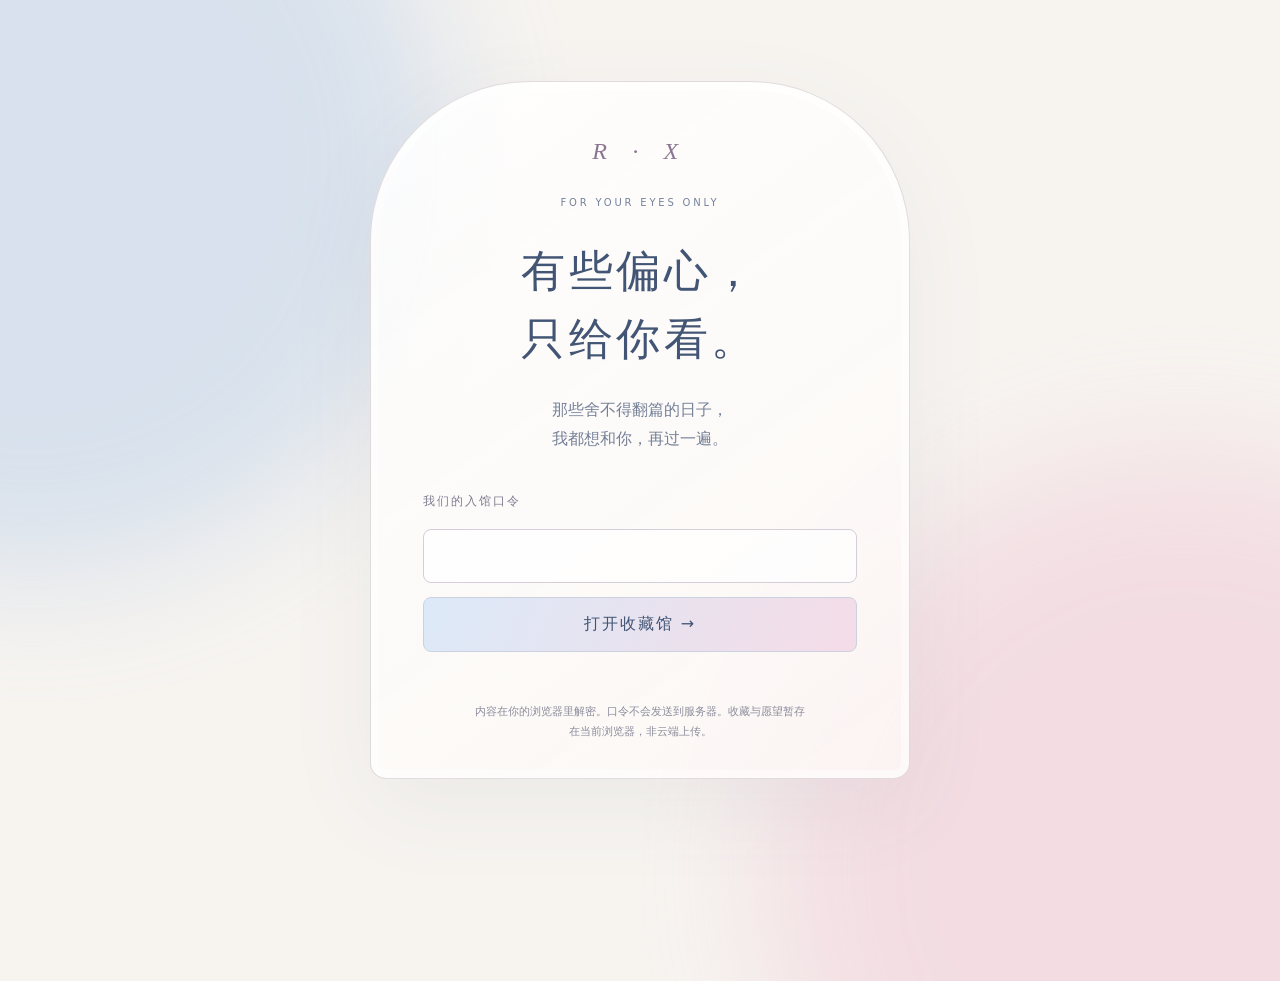
==== index.html @ 39f03c65 "Refine blue and pink museum entrance and loading feedback" ====
<!doctype html><html lang="zh-CN"><meta charset="utf-8"><meta name="viewport" content="width=device-width,initial-scale=1"><meta name="robots" content="noindex,nofollow"><title>只给你看的收藏馆</title><style>*{box-sizing:border-box}body{margin:0;color:#425574;background:linear-gradient(130deg,#e6f0fc,#fbe8f1);font:16px/1.8 system-ui;min-height:100vh}main{max-width:480px;margin:12vh auto;padding:40px;background:#ffffffc9;border:1px solid #c5cce2;border-radius:70px 8px 40px 8px}h1{font:36px/1.5 serif}input,button{font:inherit;padding:12px 16px;border:1px solid #adbfd9;border-radius:8px}input{width:100%;margin:14px 0;background:#fff}button{cursor:pointer;background:#e3edfb;color:#425574}small{color:#73829a}#message{min-height:2em;font-size:13px}iframe{position:fixed;inset:0;width:100%;height:100%;border:0;background:#fff}#lock{position:fixed;right:12px;bottom:12px;z-index:2;padding:8px 14px;box-shadow:0 3px 15px #647b9530}[hidden]{display:none!important}@media(max-width:540px){main{margin:10vh 18px;padding:30px}}body{background:#f7f4f0;isolation:isolate}body:before,body:after{content:'';position:fixed;width:65vw;height:65vw;border-radius:50%;filter:blur(65px);opacity:.3;z-index:-1;pointer-events:none;animation:drift 18s ease-in-out infinite alternate}body:before{background:#92b7e6;left:-30vw;top:-20vw}body:after{background:#eaaac5;right:-25vw;bottom:-30vw;animation-delay:-9s}main{position:relative;max-width:540px;margin:9vh auto;padding:56px 52px 36px;border-radius:160px 160px 16px 16px;text-align:center;border:1px solid #c6bcc080;background:linear-gradient(145deg,#ffffffdf,#fcf7f5d9);box-shadow:0 28px 90px #58637b12,inset 0 0 0 8px #ffffff70;animation:arrive 1.1s ease both}main:before{content:'R · X';display:block;letter-spacing:.4em;color:#8c7590;margin:0 0 22px;font:italic 24px Georgia}h1{font-family:'Songti SC','SimSun',serif;font-weight:400;font-size:clamp(32px,6vw,44px);letter-spacing:.08em;line-height:1.55;margin:22px 0}p{color:#758197}#gate>small:first-of-type{font-size:10px;letter-spacing:.28em}form{margin-top:32px;text-align:left}label{font-size:12px;letter-spacing:.16em;color:#7e7d90}input{background:#ffffffa6;border-color:#d4ced8;transition:box-shadow .25s,border-color .25s;letter-spacing:.1em}input:focus-visible{outline:0;border-color:#829fc9;box-shadow:0 0 0 4px #9fbde226}button{min-height:48px;transition:transform .2s,box-shadow .2s}#submit{width:100%;background:linear-gradient(115deg,#dce9f8,#f4dce7);border:1px solid #ccd1e0;letter-spacing:.12em}button:hover{transform:translateY(-2px);box-shadow:0 8px 22px #687d9e19}button:focus-visible{outline:2px solid #718fb8;outline-offset:4px}button:disabled{cursor:wait;opacity:.65;transform:none}#gate>small:last-child{display:block;font-size:11px;line-height:1.8;max-width:340px;margin:auto;color:#8c8c9b}#message{margin:12px 0;min-height:26px}#lock{bottom:max(12px,env(safe-area-inset-bottom));background:#fffaf4e8;border-radius:24px;font-size:12px;backdrop-filter:blur(12px)}@keyframes drift{to{transform:translate(5vw,6vh)}}@keyframes arrive{from{opacity:0;transform:translateY(20px)}to{opacity:1;transform:none}}@media(max-width:600px){main{margin:5vh 18px;padding:48px 26px 28px;border-radius:130px 130px 14px 14px}body:before,body:after{width:100vw;height:100vw}h1{margin:20px 0}}@media(prefers-reduced-motion:reduce){*,*:before,*:after{animation:none!important;transition:none!important}}</style><main id="gate"><small>FOR YOUR EYES ONLY</small><h1>有些偏心，<br>只给你看。</h1><p>那些舍不得翻篇的日子，<br>我都想和你，再过一遍。</p><form id="unlock"><label for="password">我们的入馆口令</label><input id="password" type="password" autocomplete="current-password" aria-describedby="message" required><button id="submit">打开收藏馆 →</button></form><p id="message" role="status"></p><small>内容在你的浏览器里解密。口令不会发送到服务器。收藏与愿望暂存在当前浏览器，非云端上传。</small></main><iframe id="museum" title="私人收藏馆" hidden></iframe><button id="lock" hidden>收好并锁定</button><script>
const gate=document.getElementById('gate'),frame=document.getElementById('museum'),lock=document.getElementById('lock'),msg=document.getElementById('message'),submit=document.getElementById('submit');let token,worker;const bytes=s=>Uint8Array.from(atob(s),c=>c.charCodeAt(0));document.getElementById('unlock').onsubmit=async e=>{e.preventDefault();submit.disabled=true;msg.textContent='正在打开，请稍等…';try{if(!('serviceWorker'in navigator)||!crypto.subtle)throw Error('unsupported');await navigator.serviceWorker.register('./sw.js');const reg=await navigator.serviceWorker.ready;worker=reg.active;msg.textContent='正在取来我们收藏的日子…';const response=await fetch('./vault.json',{cache:'no-store',signal:AbortSignal.timeout(30000)});if(!response.ok)throw Error('network');const encrypted=await response.json();msg.textContent='正在打开这份只属于我们的收藏…';const base=await crypto.subtle.importKey('raw',new TextEncoder().encode(document.getElementById('password').value),'PBKDF2',false,['deriveKey']);const key=await crypto.subtle.deriveKey({name:'PBKDF2',salt:bytes(encrypted.salt),iterations:encrypted.iterations,hash:'SHA-256'},base,{name:'AES-GCM',length:256},false,['decrypt']);const clear=await crypto.subtle.decrypt({name:'AES-GCM',iv:bytes(encrypted.iv)},key,bytes(encrypted.data));const files=JSON.parse(new TextDecoder().decode(clear));token=crypto.randomUUID();await new Promise((resolve,reject)=>{const channel=new MessageChannel();const timer=setTimeout(()=>reject(Error('worker')),10000);channel.port1.onmessage=()=>{clearTimeout(timer);resolve()};worker.postMessage({type:'unlock',token,files},[channel.port2]);});document.getElementById('password').value='';frame.src=new URL('./_vault/'+token+'/index.html',location.href).href;gate.hidden=true;frame.hidden=false;lock.hidden=false;msg.textContent='';}catch(error){msg.textContent=error.name==='OperationError'?'口令不正确，请重试。':'暂时无法打开，请检查网络并用新版浏览器重试。';}finally{submit.disabled=false}};lock.onclick=()=>{worker?.postMessage({type:'lock',token});frame.src='about:blank';frame.hidden=true;lock.hidden=true;gate.hidden=false;document.getElementById('password').focus()};</script></html>
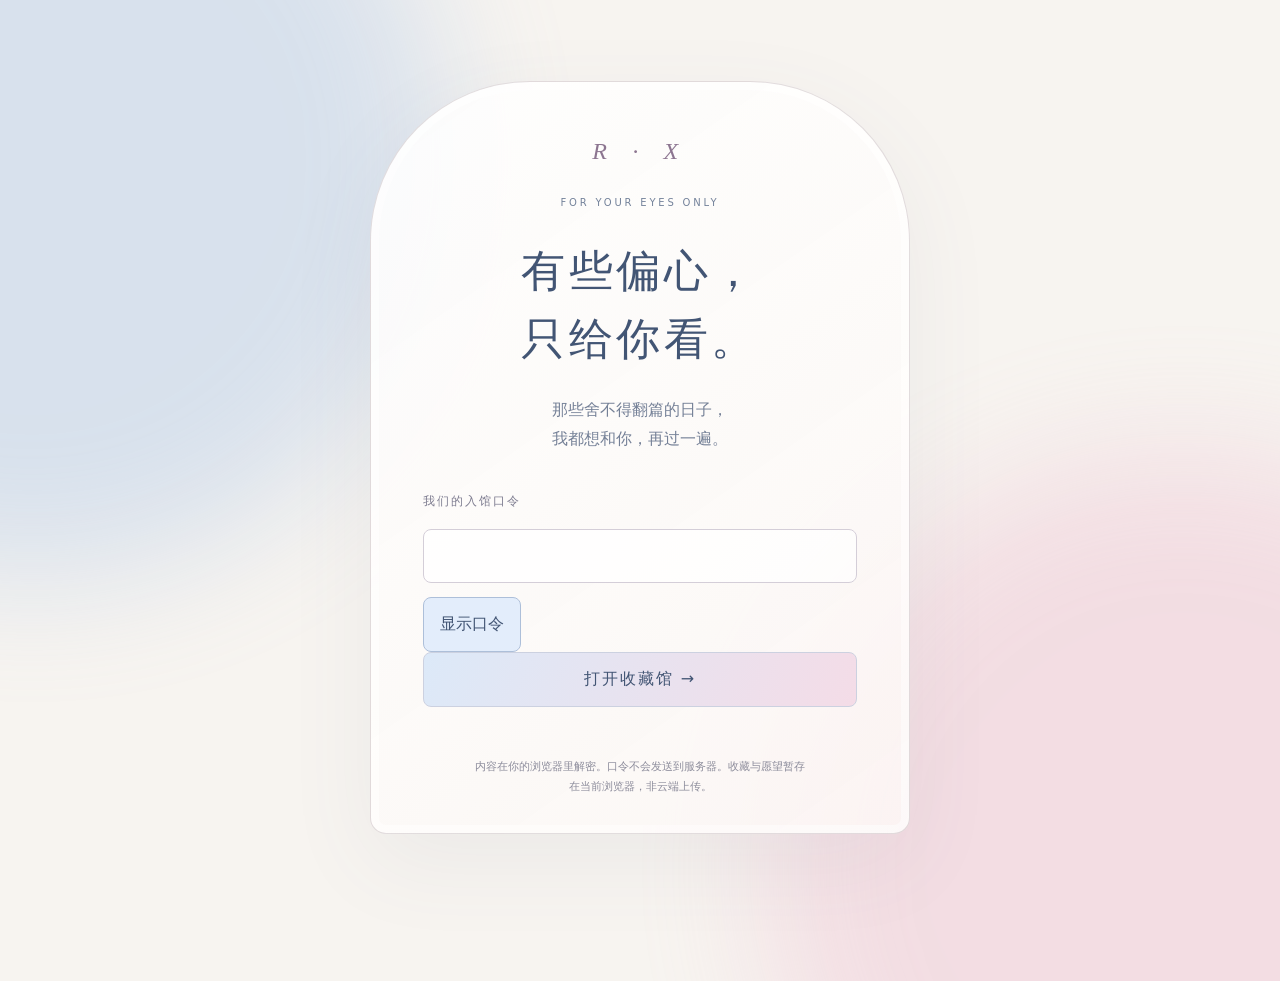
==== commit dd615aba: "Trim pasted password and add visibility toggle" ====
--- a/index.html
+++ b/index.html
@@ -1,2 +1,2 @@
-<!doctype html><html lang="zh-CN"><meta charset="utf-8"><meta name="viewport" content="width=device-width,initial-scale=1"><meta name="robots" content="noindex,nofollow"><title>只给你看的收藏馆</title><style>*{box-sizing:border-box}body{margin:0;color:#425574;background:linear-gradient(130deg,#e6f0fc,#fbe8f1);font:16px/1.8 system-ui;min-height:100vh}main{max-width:480px;margin:12vh auto;padding:40px;background:#ffffffc9;border:1px solid #c5cce2;border-radius:70px 8px 40px 8px}h1{font:36px/1.5 serif}input,button{font:inherit;padding:12px 16px;border:1px solid #adbfd9;border-radius:8px}input{width:100%;margin:14px 0;background:#fff}button{cursor:pointer;background:#e3edfb;color:#425574}small{color:#73829a}#message{min-height:2em;font-size:13px}iframe{position:fixed;inset:0;width:100%;height:100%;border:0;background:#fff}#lock{position:fixed;right:12px;bottom:12px;z-index:2;padding:8px 14px;box-shadow:0 3px 15px #647b9530}[hidden]{display:none!important}@media(max-width:540px){main{margin:10vh 18px;padding:30px}}body{background:#f7f4f0;isolation:isolate}body:before,body:after{content:'';position:fixed;width:65vw;height:65vw;border-radius:50%;filter:blur(65px);opacity:.3;z-index:-1;pointer-events:none;animation:drift 18s ease-in-out infinite alternate}body:before{background:#92b7e6;left:-30vw;top:-20vw}body:after{background:#eaaac5;right:-25vw;bottom:-30vw;animation-delay:-9s}main{position:relative;max-width:540px;margin:9vh auto;padding:56px 52px 36px;border-radius:160px 160px 16px 16px;text-align:center;border:1px solid #c6bcc080;background:linear-gradient(145deg,#ffffffdf,#fcf7f5d9);box-shadow:0 28px 90px #58637b12,inset 0 0 0 8px #ffffff70;animation:arrive 1.1s ease both}main:before{content:'R · X';display:block;letter-spacing:.4em;color:#8c7590;margin:0 0 22px;font:italic 24px Georgia}h1{font-family:'Songti SC','SimSun',serif;font-weight:400;font-size:clamp(32px,6vw,44px);letter-spacing:.08em;line-height:1.55;margin:22px 0}p{color:#758197}#gate>small:first-of-type{font-size:10px;letter-spacing:.28em}form{margin-top:32px;text-align:left}label{font-size:12px;letter-spacing:.16em;color:#7e7d90}input{background:#ffffffa6;border-color:#d4ced8;transition:box-shadow .25s,border-color .25s;letter-spacing:.1em}input:focus-visible{outline:0;border-color:#829fc9;box-shadow:0 0 0 4px #9fbde226}button{min-height:48px;transition:transform .2s,box-shadow .2s}#submit{width:100%;background:linear-gradient(115deg,#dce9f8,#f4dce7);border:1px solid #ccd1e0;letter-spacing:.12em}button:hover{transform:translateY(-2px);box-shadow:0 8px 22px #687d9e19}button:focus-visible{outline:2px solid #718fb8;outline-offset:4px}button:disabled{cursor:wait;opacity:.65;transform:none}#gate>small:last-child{display:block;font-size:11px;line-height:1.8;max-width:340px;margin:auto;color:#8c8c9b}#message{margin:12px 0;min-height:26px}#lock{bottom:max(12px,env(safe-area-inset-bottom));background:#fffaf4e8;border-radius:24px;font-size:12px;backdrop-filter:blur(12px)}@keyframes drift{to{transform:translate(5vw,6vh)}}@keyframes arrive{from{opacity:0;transform:translateY(20px)}to{opacity:1;transform:none}}@media(max-width:600px){main{margin:5vh 18px;padding:48px 26px 28px;border-radius:130px 130px 14px 14px}body:before,body:after{width:100vw;height:100vw}h1{margin:20px 0}}@media(prefers-reduced-motion:reduce){*,*:before,*:after{animation:none!important;transition:none!important}}</style><main id="gate"><small>FOR YOUR EYES ONLY</small><h1>有些偏心，<br>只给你看。</h1><p>那些舍不得翻篇的日子，<br>我都想和你，再过一遍。</p><form id="unlock"><label for="password">我们的入馆口令</label><input id="password" type="password" autocomplete="current-password" aria-describedby="message" required><button id="submit">打开收藏馆 →</button></form><p id="message" role="status"></p><small>内容在你的浏览器里解密。口令不会发送到服务器。收藏与愿望暂存在当前浏览器，非云端上传。</small></main><iframe id="museum" title="私人收藏馆" hidden></iframe><button id="lock" hidden>收好并锁定</button><script>
-const gate=document.getElementById('gate'),frame=document.getElementById('museum'),lock=document.getElementById('lock'),msg=document.getElementById('message'),submit=document.getElementById('submit');let token,worker;const bytes=s=>Uint8Array.from(atob(s),c=>c.charCodeAt(0));document.getElementById('unlock').onsubmit=async e=>{e.preventDefault();submit.disabled=true;msg.textContent='正在打开，请稍等…';try{if(!('serviceWorker'in navigator)||!crypto.subtle)throw Error('unsupported');await navigator.serviceWorker.register('./sw.js');const reg=await navigator.serviceWorker.ready;worker=reg.active;msg.textContent='正在取来我们收藏的日子…';const response=await fetch('./vault.json',{cache:'no-store',signal:AbortSignal.timeout(30000)});if(!response.ok)throw Error('network');const encrypted=await response.json();msg.textContent='正在打开这份只属于我们的收藏…';const base=await crypto.subtle.importKey('raw',new TextEncoder().encode(document.getElementById('password').value),'PBKDF2',false,['deriveKey']);const key=await crypto.subtle.deriveKey({name:'PBKDF2',salt:bytes(encrypted.salt),iterations:encrypted.iterations,hash:'SHA-256'},base,{name:'AES-GCM',length:256},false,['decrypt']);const clear=await crypto.subtle.decrypt({name:'AES-GCM',iv:bytes(encrypted.iv)},key,bytes(encrypted.data));const files=JSON.parse(new TextDecoder().decode(clear));token=crypto.randomUUID();await new Promise((resolve,reject)=>{const channel=new MessageChannel();const timer=setTimeout(()=>reject(Error('worker')),10000);channel.port1.onmessage=()=>{clearTimeout(timer);resolve()};worker.postMessage({type:'unlock',token,files},[channel.port2]);});document.getElementById('password').value='';frame.src=new URL('./_vault/'+token+'/index.html',location.href).href;gate.hidden=true;frame.hidden=false;lock.hidden=false;msg.textContent='';}catch(error){msg.textContent=error.name==='OperationError'?'口令不正确，请重试。':'暂时无法打开，请检查网络并用新版浏览器重试。';}finally{submit.disabled=false}};lock.onclick=()=>{worker?.postMessage({type:'lock',token});frame.src='about:blank';frame.hidden=true;lock.hidden=true;gate.hidden=false;document.getElementById('password').focus()};</script></html>+<!doctype html><html lang="zh-CN"><meta charset="utf-8"><meta name="viewport" content="width=device-width,initial-scale=1"><meta name="robots" content="noindex,nofollow"><title>只给你看的收藏馆</title><style>*{box-sizing:border-box}body{margin:0;color:#425574;background:linear-gradient(130deg,#e6f0fc,#fbe8f1);font:16px/1.8 system-ui;min-height:100vh}main{max-width:480px;margin:12vh auto;padding:40px;background:#ffffffc9;border:1px solid #c5cce2;border-radius:70px 8px 40px 8px}h1{font:36px/1.5 serif}input,button{font:inherit;padding:12px 16px;border:1px solid #adbfd9;border-radius:8px}input{width:100%;margin:14px 0;background:#fff}button{cursor:pointer;background:#e3edfb;color:#425574}small{color:#73829a}#message{min-height:2em;font-size:13px}iframe{position:fixed;inset:0;width:100%;height:100%;border:0;background:#fff}#lock{position:fixed;right:12px;bottom:12px;z-index:2;padding:8px 14px;box-shadow:0 3px 15px #647b9530}[hidden]{display:none!important}@media(max-width:540px){main{margin:10vh 18px;padding:30px}}body{background:#f7f4f0;isolation:isolate}body:before,body:after{content:'';position:fixed;width:65vw;height:65vw;border-radius:50%;filter:blur(65px);opacity:.3;z-index:-1;pointer-events:none;animation:drift 18s ease-in-out infinite alternate}body:before{background:#92b7e6;left:-30vw;top:-20vw}body:after{background:#eaaac5;right:-25vw;bottom:-30vw;animation-delay:-9s}main{position:relative;max-width:540px;margin:9vh auto;padding:56px 52px 36px;border-radius:160px 160px 16px 16px;text-align:center;border:1px solid #c6bcc080;background:linear-gradient(145deg,#ffffffdf,#fcf7f5d9);box-shadow:0 28px 90px #58637b12,inset 0 0 0 8px #ffffff70;animation:arrive 1.1s ease both}main:before{content:'R · X';display:block;letter-spacing:.4em;color:#8c7590;margin:0 0 22px;font:italic 24px Georgia}h1{font-family:'Songti SC','SimSun',serif;font-weight:400;font-size:clamp(32px,6vw,44px);letter-spacing:.08em;line-height:1.55;margin:22px 0}p{color:#758197}#gate>small:first-of-type{font-size:10px;letter-spacing:.28em}form{margin-top:32px;text-align:left}label{font-size:12px;letter-spacing:.16em;color:#7e7d90}input{background:#ffffffa6;border-color:#d4ced8;transition:box-shadow .25s,border-color .25s;letter-spacing:.1em}input:focus-visible{outline:0;border-color:#829fc9;box-shadow:0 0 0 4px #9fbde226}button{min-height:48px;transition:transform .2s,box-shadow .2s}#submit{width:100%;background:linear-gradient(115deg,#dce9f8,#f4dce7);border:1px solid #ccd1e0;letter-spacing:.12em}button:hover{transform:translateY(-2px);box-shadow:0 8px 22px #687d9e19}button:focus-visible{outline:2px solid #718fb8;outline-offset:4px}button:disabled{cursor:wait;opacity:.65;transform:none}#gate>small:last-child{display:block;font-size:11px;line-height:1.8;max-width:340px;margin:auto;color:#8c8c9b}#message{margin:12px 0;min-height:26px}#lock{bottom:max(12px,env(safe-area-inset-bottom));background:#fffaf4e8;border-radius:24px;font-size:12px;backdrop-filter:blur(12px)}@keyframes drift{to{transform:translate(5vw,6vh)}}@keyframes arrive{from{opacity:0;transform:translateY(20px)}to{opacity:1;transform:none}}@media(max-width:600px){main{margin:5vh 18px;padding:48px 26px 28px;border-radius:130px 130px 14px 14px}body:before,body:after{width:100vw;height:100vw}h1{margin:20px 0}}@media(prefers-reduced-motion:reduce){*,*:before,*:after{animation:none!important;transition:none!important}}</style><main id="gate"><small>FOR YOUR EYES ONLY</small><h1>有些偏心，<br>只给你看。</h1><p>那些舍不得翻篇的日子，<br>我都想和你，再过一遍。</p><form id="unlock"><label for="password">我们的入馆口令</label><input id="password" type="password" autocomplete="current-password" aria-describedby="message" autocapitalize="off" spellcheck="false" required><button type="button" id="show-password" aria-pressed="false">显示口令</button><button id="submit">打开收藏馆 →</button></form><p id="message" role="status"></p><small>内容在你的浏览器里解密。口令不会发送到服务器。收藏与愿望暂存在当前浏览器，非云端上传。</small></main><iframe id="museum" title="私人收藏馆" hidden></iframe><button id="lock" hidden>收好并锁定</button><script>
+const gate=document.getElementById('gate'),frame=document.getElementById('museum'),lock=document.getElementById('lock'),msg=document.getElementById('message'),submit=document.getElementById('submit');document.getElementById('show-password').onclick=e=>{const input=document.getElementById('password');const show=input.type==='password';input.type=show?'text':'password';e.currentTarget.textContent=show?'隐藏口令':'显示口令';e.currentTarget.setAttribute('aria-pressed',String(show))};let token,worker;const bytes=s=>Uint8Array.from(atob(s),c=>c.charCodeAt(0));document.getElementById('unlock').onsubmit=async e=>{e.preventDefault();submit.disabled=true;msg.textContent='正在打开，请稍等…';try{if(!('serviceWorker'in navigator)||!crypto.subtle)throw Error('unsupported');await navigator.serviceWorker.register('./sw.js');const reg=await navigator.serviceWorker.ready;worker=reg.active;msg.textContent='正在取来我们收藏的日子…';const response=await fetch('./vault.json',{cache:'no-store',signal:AbortSignal.timeout(30000)});if(!response.ok)throw Error('network');const encrypted=await response.json();msg.textContent='正在打开这份只属于我们的收藏…';const base=await crypto.subtle.importKey('raw',new TextEncoder().encode(document.getElementById('password').value.trim()),'PBKDF2',false,['deriveKey']);const key=await crypto.subtle.deriveKey({name:'PBKDF2',salt:bytes(encrypted.salt),iterations:encrypted.iterations,hash:'SHA-256'},base,{name:'AES-GCM',length:256},false,['decrypt']);const clear=await crypto.subtle.decrypt({name:'AES-GCM',iv:bytes(encrypted.iv)},key,bytes(encrypted.data));const files=JSON.parse(new TextDecoder().decode(clear));token=crypto.randomUUID();await new Promise((resolve,reject)=>{const channel=new MessageChannel();const timer=setTimeout(()=>reject(Error('worker')),10000);channel.port1.onmessage=()=>{clearTimeout(timer);resolve()};worker.postMessage({type:'unlock',token,files},[channel.port2]);});document.getElementById('password').value='';frame.src=new URL('./_vault/'+token+'/index.html',location.href).href;gate.hidden=true;frame.hidden=false;lock.hidden=false;msg.textContent='';}catch(error){msg.textContent=error.name==='OperationError'?'口令不正确，请重试。':'暂时无法打开，请检查网络并用新版浏览器重试。';}finally{submit.disabled=false}};lock.onclick=()=>{worker?.postMessage({type:'lock',token});frame.src='about:blank';frame.hidden=true;lock.hidden=true;gate.hidden=false;document.getElementById('password').focus()};</script></html>
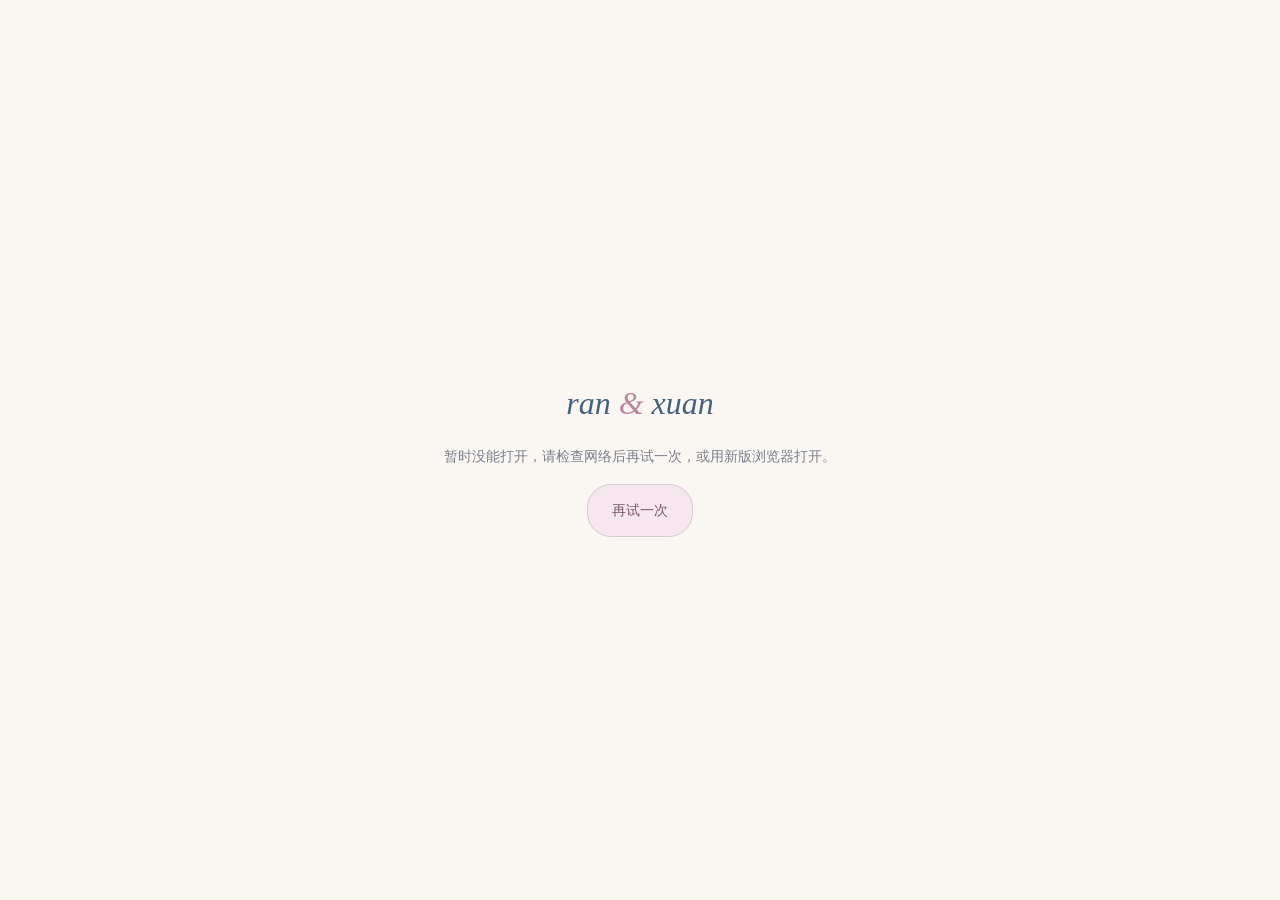
==== commit b08494c2: "Open museum without password and use persistent public content cache" ====
--- a/index.html
+++ b/index.html
@@ -1,2 +1,2 @@
-<!doctype html><html lang="zh-CN"><meta charset="utf-8"><meta name="viewport" content="width=device-width,initial-scale=1"><meta name="robots" content="noindex,nofollow"><title>只给你看的收藏馆</title><style>*{box-sizing:border-box}body{margin:0;color:#425574;background:linear-gradient(130deg,#e6f0fc,#fbe8f1);font:16px/1.8 system-ui;min-height:100vh}main{max-width:480px;margin:12vh auto;padding:40px;background:#ffffffc9;border:1px solid #c5cce2;border-radius:70px 8px 40px 8px}h1{font:36px/1.5 serif}input,button{font:inherit;padding:12px 16px;border:1px solid #adbfd9;border-radius:8px}input{width:100%;margin:14px 0;background:#fff}button{cursor:pointer;background:#e3edfb;color:#425574}small{color:#73829a}#message{min-height:2em;font-size:13px}iframe{position:fixed;inset:0;width:100%;height:100%;border:0;background:#fff}#lock{position:fixed;right:12px;bottom:12px;z-index:2;padding:8px 14px;box-shadow:0 3px 15px #647b9530}[hidden]{display:none!important}@media(max-width:540px){main{margin:10vh 18px;padding:30px}}body{background:#f7f4f0;isolation:isolate}body:before,body:after{content:'';position:fixed;width:65vw;height:65vw;border-radius:50%;filter:blur(65px);opacity:.3;z-index:-1;pointer-events:none;animation:drift 18s ease-in-out infinite alternate}body:before{background:#92b7e6;left:-30vw;top:-20vw}body:after{background:#eaaac5;right:-25vw;bottom:-30vw;animation-delay:-9s}main{position:relative;max-width:540px;margin:9vh auto;padding:56px 52px 36px;border-radius:160px 160px 16px 16px;text-align:center;border:1px solid #c6bcc080;background:linear-gradient(145deg,#ffffffdf,#fcf7f5d9);box-shadow:0 28px 90px #58637b12,inset 0 0 0 8px #ffffff70;animation:arrive 1.1s ease both}main:before{content:'R · X';display:block;letter-spacing:.4em;color:#8c7590;margin:0 0 22px;font:italic 24px Georgia}h1{font-family:'Songti SC','SimSun',serif;font-weight:400;font-size:clamp(32px,6vw,44px);letter-spacing:.08em;line-height:1.55;margin:22px 0}p{color:#758197}#gate>small:first-of-type{font-size:10px;letter-spacing:.28em}form{margin-top:32px;text-align:left}label{font-size:12px;letter-spacing:.16em;color:#7e7d90}input{background:#ffffffa6;border-color:#d4ced8;transition:box-shadow .25s,border-color .25s;letter-spacing:.1em}input:focus-visible{outline:0;border-color:#829fc9;box-shadow:0 0 0 4px #9fbde226}button{min-height:48px;transition:transform .2s,box-shadow .2s}#submit{width:100%;background:linear-gradient(115deg,#dce9f8,#f4dce7);border:1px solid #ccd1e0;letter-spacing:.12em}button:hover{transform:translateY(-2px);box-shadow:0 8px 22px #687d9e19}button:focus-visible{outline:2px solid #718fb8;outline-offset:4px}button:disabled{cursor:wait;opacity:.65;transform:none}#gate>small:last-child{display:block;font-size:11px;line-height:1.8;max-width:340px;margin:auto;color:#8c8c9b}#message{margin:12px 0;min-height:26px}#lock{bottom:max(12px,env(safe-area-inset-bottom));background:#fffaf4e8;border-radius:24px;font-size:12px;backdrop-filter:blur(12px)}@keyframes drift{to{transform:translate(5vw,6vh)}}@keyframes arrive{from{opacity:0;transform:translateY(20px)}to{opacity:1;transform:none}}@media(max-width:600px){main{margin:5vh 18px;padding:48px 26px 28px;border-radius:130px 130px 14px 14px}body:before,body:after{width:100vw;height:100vw}h1{margin:20px 0}}@media(prefers-reduced-motion:reduce){*,*:before,*:after{animation:none!important;transition:none!important}}</style><main id="gate"><small>FOR YOUR EYES ONLY</small><h1>有些偏心，<br>只给你看。</h1><p>那些舍不得翻篇的日子，<br>我都想和你，再过一遍。</p><form id="unlock"><label for="password">我们的入馆口令</label><input id="password" type="password" autocomplete="current-password" aria-describedby="message" autocapitalize="off" spellcheck="false" required><button type="button" id="show-password" aria-pressed="false">显示口令</button><button id="submit">打开收藏馆 →</button></form><p id="message" role="status"></p><small>内容在你的浏览器里解密。口令不会发送到服务器。收藏与愿望暂存在当前浏览器，非云端上传。</small></main><iframe id="museum" title="私人收藏馆" hidden></iframe><button id="lock" hidden>收好并锁定</button><script>
-const gate=document.getElementById('gate'),frame=document.getElementById('museum'),lock=document.getElementById('lock'),msg=document.getElementById('message'),submit=document.getElementById('submit');document.getElementById('show-password').onclick=e=>{const input=document.getElementById('password');const show=input.type==='password';input.type=show?'text':'password';e.currentTarget.textContent=show?'隐藏口令':'显示口令';e.currentTarget.setAttribute('aria-pressed',String(show))};let token,worker;const bytes=s=>Uint8Array.from(atob(s),c=>c.charCodeAt(0));document.getElementById('unlock').onsubmit=async e=>{e.preventDefault();submit.disabled=true;msg.textContent='正在打开，请稍等…';try{if(!('serviceWorker'in navigator)||!crypto.subtle)throw Error('unsupported');await navigator.serviceWorker.register('./sw.js');const reg=await navigator.serviceWorker.ready;worker=reg.active;msg.textContent='正在取来我们收藏的日子…';const response=await fetch('./vault.json',{cache:'no-store',signal:AbortSignal.timeout(30000)});if(!response.ok)throw Error('network');const encrypted=await response.json();msg.textContent='正在打开这份只属于我们的收藏…';const base=await crypto.subtle.importKey('raw',new TextEncoder().encode(document.getElementById('password').value.trim()),'PBKDF2',false,['deriveKey']);const key=await crypto.subtle.deriveKey({name:'PBKDF2',salt:bytes(encrypted.salt),iterations:encrypted.iterations,hash:'SHA-256'},base,{name:'AES-GCM',length:256},false,['decrypt']);const clear=await crypto.subtle.decrypt({name:'AES-GCM',iv:bytes(encrypted.iv)},key,bytes(encrypted.data));const files=JSON.parse(new TextDecoder().decode(clear));token=crypto.randomUUID();await new Promise((resolve,reject)=>{const channel=new MessageChannel();const timer=setTimeout(()=>reject(Error('worker')),10000);channel.port1.onmessage=()=>{clearTimeout(timer);resolve()};worker.postMessage({type:'unlock',token,files},[channel.port2]);});document.getElementById('password').value='';frame.src=new URL('./_vault/'+token+'/index.html',location.href).href;gate.hidden=true;frame.hidden=false;lock.hidden=false;msg.textContent='';}catch(error){msg.textContent=error.name==='OperationError'?'口令不正确，请重试。':'暂时无法打开，请检查网络并用新版浏览器重试。';}finally{submit.disabled=false}};lock.onclick=()=>{worker?.postMessage({type:'lock',token});frame.src='about:blank';frame.hidden=true;lock.hidden=true;gate.hidden=false;document.getElementById('password').focus()};</script></html>+<!doctype html><html lang="zh-CN"><head><meta charset="utf-8"><meta name="viewport" content="width=device-width,initial-scale=1"><meta name="robots" content="noindex,nofollow"><title>ran与xuan · 我们的恋爱收藏馆</title><style>*{box-sizing:border-box}body{margin:0;min-height:100svh;display:grid;place-items:center;background:#faf7f3;color:#46617e;font:14px/1.9 system-ui;text-align:center;padding:24px}h1{font:italic 32px Georgia}h1 i{color:#b9869f}p{color:#7a7f8b}button{border:1px solid #d7c8d1;background:#f6e7ee;border-radius:24px;padding:12px 24px;color:#77576a;font:inherit;cursor:pointer}[hidden]{display:none!important}</style></head><body><main><h1>ran <i>&</i> xuan</h1><p id="message" role="status">正在翻开我们的日子…</p><button id="retry" hidden>再试一次</button><noscript>请启用浏览器 JavaScript 查看收藏馆。</noscript></main><script>
+const msg=document.getElementById('message'),retry=document.getElementById('retry');async function openMuseum(){retry.hidden=true;try{if(!('serviceWorker'in navigator))throw Error('browser');const reg=await navigator.serviceWorker.register('./sw.js?v=20261113-public');const worker=reg.installing||reg.waiting||reg.active;if(worker.state!=='activated')await new Promise((resolve,reject)=>{const timer=setTimeout(()=>reject(Error('worker')),20000);worker.addEventListener('statechange',()=>{if(worker.state==='activated'){clearTimeout(timer);resolve();}});});if(!navigator.serviceWorker.controller)await new Promise((resolve,reject)=>{navigator.serviceWorker.addEventListener('controllerchange',resolve,{once:true});setTimeout(()=>reject(Error('controller')),10000);});const response=await fetch('./museum.json',{cache:'no-store',signal:AbortSignal.timeout(30000)});if(!response.ok)throw Error('network');const bundle=await response.json();await new Promise((resolve,reject)=>{const channel=new MessageChannel();const timer=setTimeout(()=>reject(Error('cache')),15000);channel.port1.onmessage=e=>{clearTimeout(timer);e.data.ok?resolve():reject(Error('cache'));};worker.postMessage({type:'install-public',bundle},[channel.port2]);});location.replace(new URL('./_museum/index.html',location.href));}catch(e){msg.textContent='暂时没能打开，请检查网络后再试一次，或用新版浏览器打开。';retry.hidden=false;}}retry.onclick=openMuseum;openMuseum();</script></body></html>
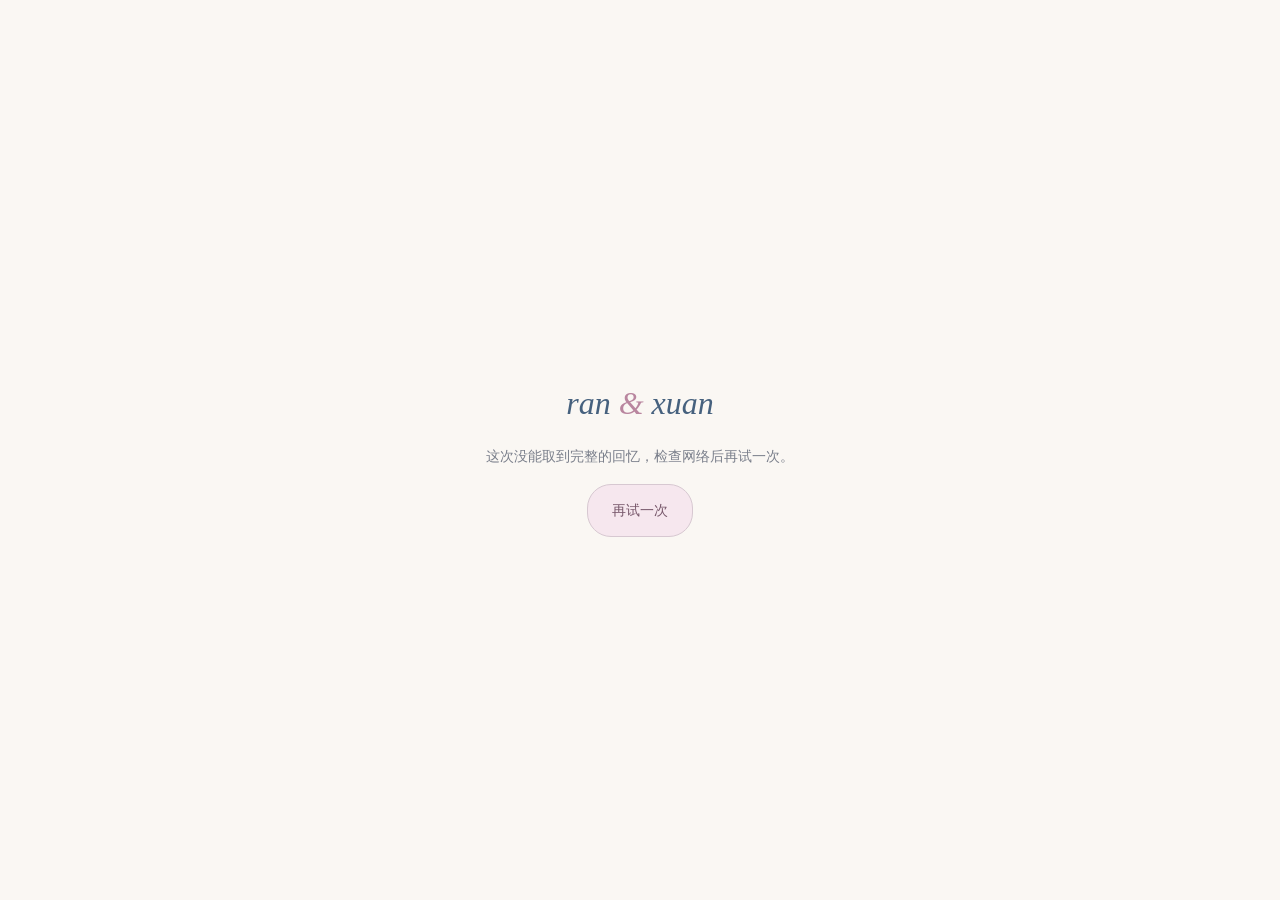
==== commit bb21a97d: "Improve entry loading feedback and clean up worker readiness retries" ====
--- a/index.html
+++ b/index.html
@@ -1,2 +1,72 @@
 <!doctype html><html lang="zh-CN"><head><meta charset="utf-8"><meta name="viewport" content="width=device-width,initial-scale=1"><meta name="robots" content="noindex,nofollow"><title>ran与xuan · 我们的恋爱收藏馆</title><style>*{box-sizing:border-box}body{margin:0;min-height:100svh;display:grid;place-items:center;background:#faf7f3;color:#46617e;font:14px/1.9 system-ui;text-align:center;padding:24px}h1{font:italic 32px Georgia}h1 i{color:#b9869f}p{color:#7a7f8b}button{border:1px solid #d7c8d1;background:#f6e7ee;border-radius:24px;padding:12px 24px;color:#77576a;font:inherit;cursor:pointer}[hidden]{display:none!important}</style></head><body><main><h1>ran <i>&</i> xuan</h1><p id="message" role="status">正在翻开我们的日子…</p><button id="retry" hidden>再试一次</button><noscript>请启用浏览器 JavaScript 查看收藏馆。</noscript></main><script>
-const msg=document.getElementById('message'),retry=document.getElementById('retry');async function openMuseum(){retry.hidden=true;try{if(!('serviceWorker'in navigator))throw Error('browser');const reg=await navigator.serviceWorker.register('./sw.js?v=20261113-public');const worker=reg.installing||reg.waiting||reg.active;if(worker.state!=='activated')await new Promise((resolve,reject)=>{const timer=setTimeout(()=>reject(Error('worker')),20000);worker.addEventListener('statechange',()=>{if(worker.state==='activated'){clearTimeout(timer);resolve();}});});if(!navigator.serviceWorker.controller)await new Promise((resolve,reject)=>{navigator.serviceWorker.addEventListener('controllerchange',resolve,{once:true});setTimeout(()=>reject(Error('controller')),10000);});const response=await fetch('./museum.json',{cache:'no-store',signal:AbortSignal.timeout(30000)});if(!response.ok)throw Error('network');const bundle=await response.json();await new Promise((resolve,reject)=>{const channel=new MessageChannel();const timer=setTimeout(()=>reject(Error('cache')),15000);channel.port1.onmessage=e=>{clearTimeout(timer);e.data.ok?resolve():reject(Error('cache'));};worker.postMessage({type:'install-public',bundle},[channel.port2]);});location.replace(new URL('./_museum/index.html',location.href));}catch(e){msg.textContent='暂时没能打开，请检查网络后再试一次，或用新版浏览器打开。';retry.hidden=false;}}retry.onclick=openMuseum;openMuseum();</script></body></html>+const message = document.getElementById('message');
+const retry = document.getElementById('retry');
+let opening = false;
+
+function waitUntilReady(target, eventName, ready, timeout) {
+  return new Promise((resolve, reject) => {
+    let timer;
+    function cleanup() {
+      clearTimeout(timer);
+      target.removeEventListener(eventName, check);
+    }
+    function check() {
+      if (ready()) { cleanup(); resolve(); }
+    }
+    target.addEventListener(eventName, check);
+    timer = setTimeout(() => { cleanup(); reject(new Error('ready-timeout')); }, timeout);
+    check();
+  });
+}
+
+function installCollection(worker, bundle) {
+  return new Promise((resolve, reject) => {
+    const channel = new MessageChannel();
+    const timer = setTimeout(() => finish(new Error('cache')), 15000);
+    function finish(error) {
+      clearTimeout(timer);
+      channel.port1.close();
+      error ? reject(error) : resolve();
+    }
+    channel.port1.onmessage = event => finish(event.data.ok ? null : new Error('cache'));
+    try { worker.postMessage({type:'install-public', bundle}, [channel.port2]); }
+    catch (error) { channel.port2.close(); finish(error); }
+  });
+}
+
+async function openMuseum() {
+  if (opening) return;
+  opening = true;
+  retry.hidden = true;
+  retry.disabled = true;
+  message.textContent = '正在翻开我们的日子…';
+  try {
+    if (!('serviceWorker' in navigator)) throw new Error('unsupported');
+    const registration = await navigator.serviceWorker.register('./sw.js?v=20261113-public');
+    const worker = registration.installing || registration.waiting || registration.active;
+    if (!worker) throw new Error('ready-timeout');
+    await waitUntilReady(worker, 'statechange', () => worker.state === 'activated', 20000);
+    await waitUntilReady(navigator.serviceWorker, 'controllerchange', () => !!navigator.serviceWorker.controller, 10000);
+    message.textContent = '正在取来照片和写给你的信…';
+    const response = await fetch('./museum.json', {cache:'no-store', signal:AbortSignal.timeout(30000)});
+    if (!response.ok) throw new Error('network');
+    const bundle = await response.json();
+    if (bundle.v !== 2 || !bundle.files?.['index.html']) throw new Error('invalid');
+    message.textContent = '快好了，马上就能见到我们的回忆。';
+    await installCollection(worker, bundle);
+    location.replace(new URL('./_museum/index.html', location.href));
+  } catch (error) {
+    message.textContent = error.message === 'unsupported'
+      ? '请用 Safari、Chrome 或 Edge 浏览器打开收藏馆。'
+      : error.message === 'cache'
+      ? '浏览器暂时无法保存照片，请确认有可用存储空间后再试。'
+      : '这次没能取到完整的回忆，检查网络后再试一次。';
+    retry.hidden = false;
+  } finally {
+    opening = false;
+    retry.disabled = false;
+  }
+}
+retry.onclick = openMuseum;
+openMuseum();
+</script></body></html>
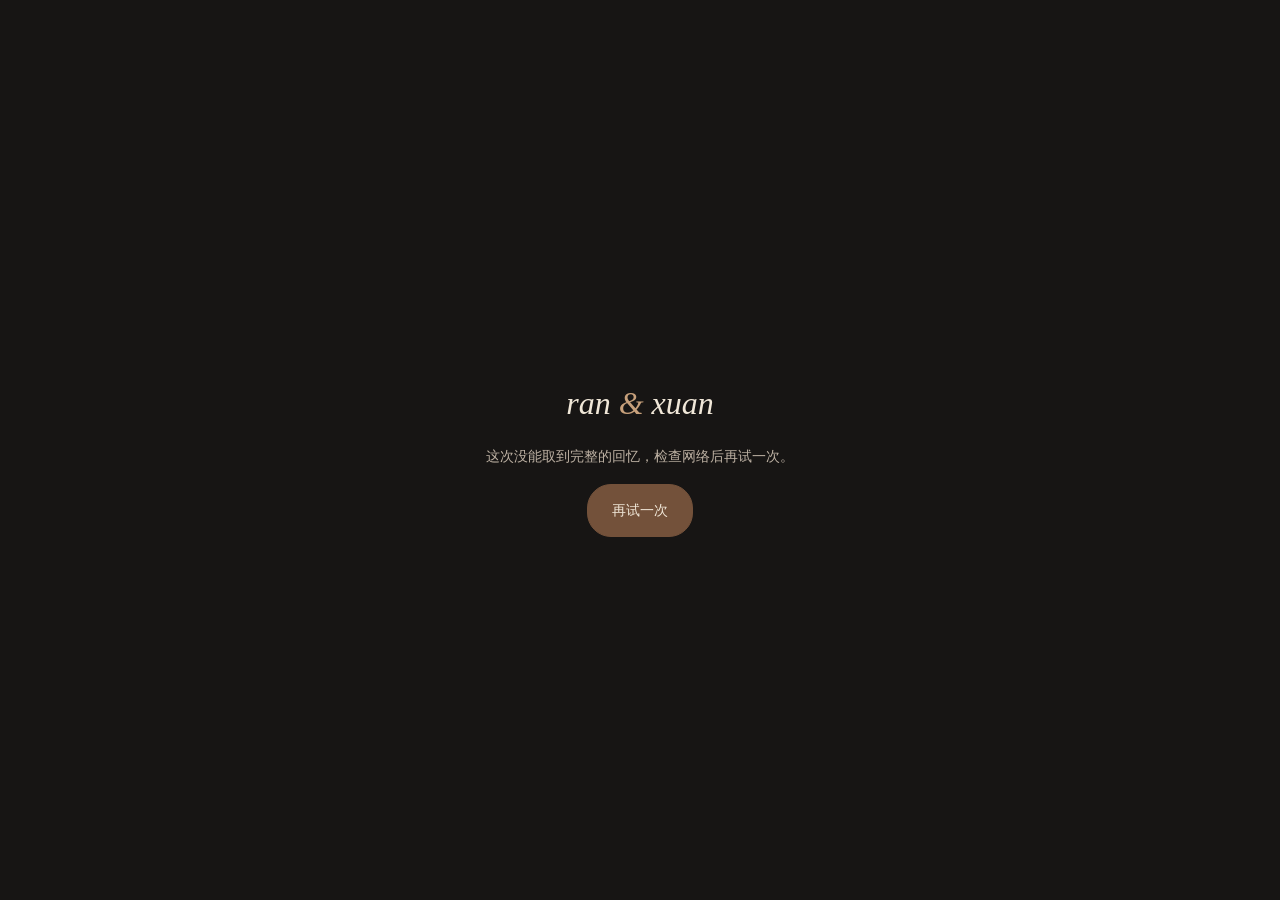
==== commit 6bb670dc: "Load dark letter UI overlay with original collection intact" ====
--- a/index.html
+++ b/index.html
@@ -1,4 +1,4 @@
-<!doctype html><html lang="zh-CN"><head><meta charset="utf-8"><meta name="viewport" content="width=device-width,initial-scale=1"><meta name="robots" content="noindex,nofollow"><title>ran与xuan · 我们的恋爱收藏馆</title><style>*{box-sizing:border-box}body{margin:0;min-height:100svh;display:grid;place-items:center;background:#faf7f3;color:#46617e;font:14px/1.9 system-ui;text-align:center;padding:24px}h1{font:italic 32px Georgia}h1 i{color:#b9869f}p{color:#7a7f8b}button{border:1px solid #d7c8d1;background:#f6e7ee;border-radius:24px;padding:12px 24px;color:#77576a;font:inherit;cursor:pointer}[hidden]{display:none!important}</style></head><body><main><h1>ran <i>&</i> xuan</h1><p id="message" role="status">正在翻开我们的日子…</p><button id="retry" hidden>再试一次</button><noscript>请启用浏览器 JavaScript 查看收藏馆。</noscript></main><script>
+<!doctype html><html lang="zh-CN"><head><meta charset="utf-8"><meta name="viewport" content="width=device-width,initial-scale=1"><meta name="robots" content="noindex,nofollow"><title>ran与xuan · 我们的恋爱收藏馆</title><style>*{box-sizing:border-box}body{margin:0;min-height:100svh;display:grid;place-items:center;background:#171514;color:#f0e7d8;font:14px/1.9 system-ui;text-align:center;padding:24px}h1{font:italic 32px Georgia}h1 i{color:#c7a07b}p{color:#bdb1a3}button{border:1px solid #73513a;background:#73513a;border-radius:24px;padding:12px 24px;color:#f0e7d8;font:inherit;cursor:pointer}[hidden]{display:none!important}</style></head><body><main><h1>ran <i>&</i> xuan</h1><p id="message" role="status">正在翻开我们的日子…</p><button id="retry" hidden>再试一次</button><noscript>请启用浏览器 JavaScript 查看收藏馆。</noscript></main><script>
 const message = document.getElementById('message');
 const retry = document.getElementById('retry');
 let opening = false;
@@ -52,6 +52,11 @@
     if (!response.ok) throw new Error('network');
     const bundle = await response.json();
     if (bundle.v !== 2 || !bundle.files?.['index.html']) throw new Error('invalid');
+    const uiResponse=await fetch('./museum-ui.json', {cache:'no-store',signal:AbortSignal.timeout(15000)});
+    if(!uiResponse.ok) throw new Error('network');
+    const ui=await uiResponse.json();
+    if(ui.v!==1 || !ui.files?.['index.html']) throw new Error('invalid');
+    Object.assign(bundle.files,ui.files); bundle.version=ui.version;
     message.textContent = '快好了，马上就能见到我们的回忆。';
     await installCollection(worker, bundle);
     location.replace(new URL('./_museum/index.html', location.href));
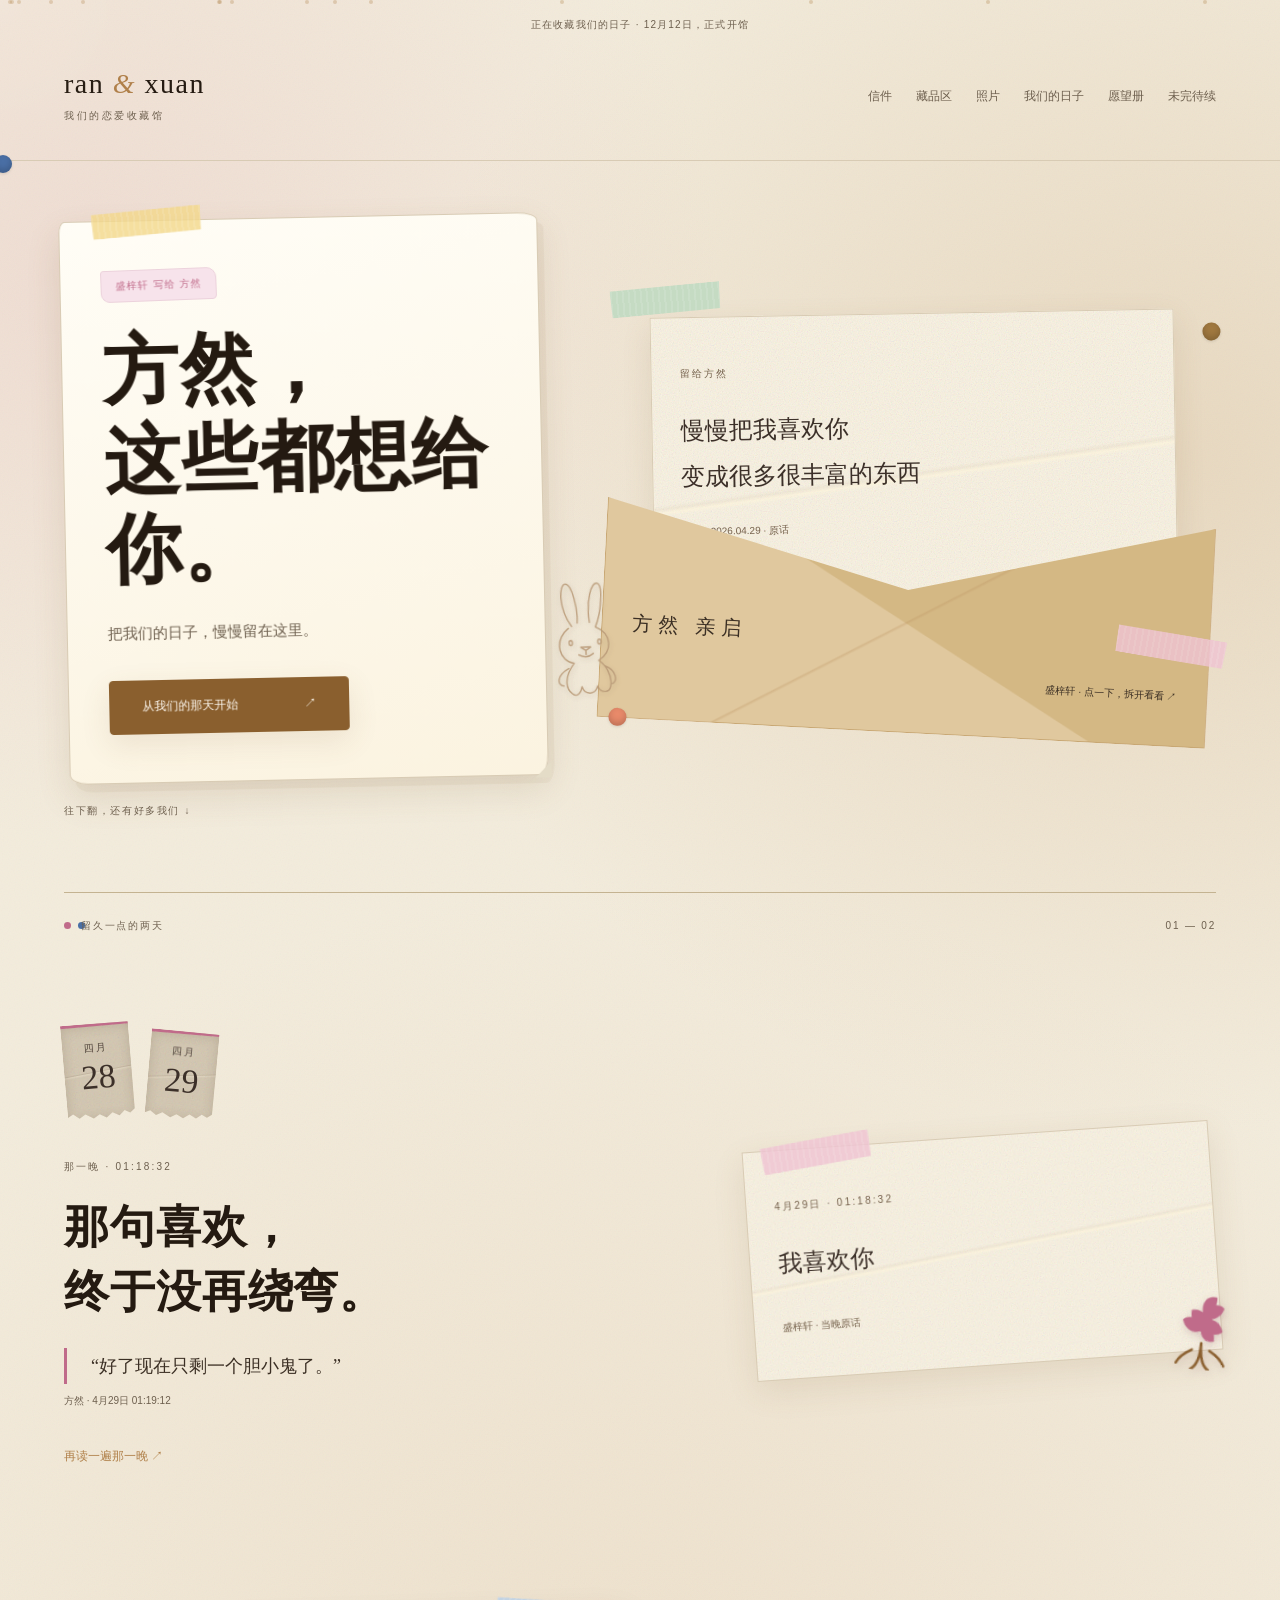
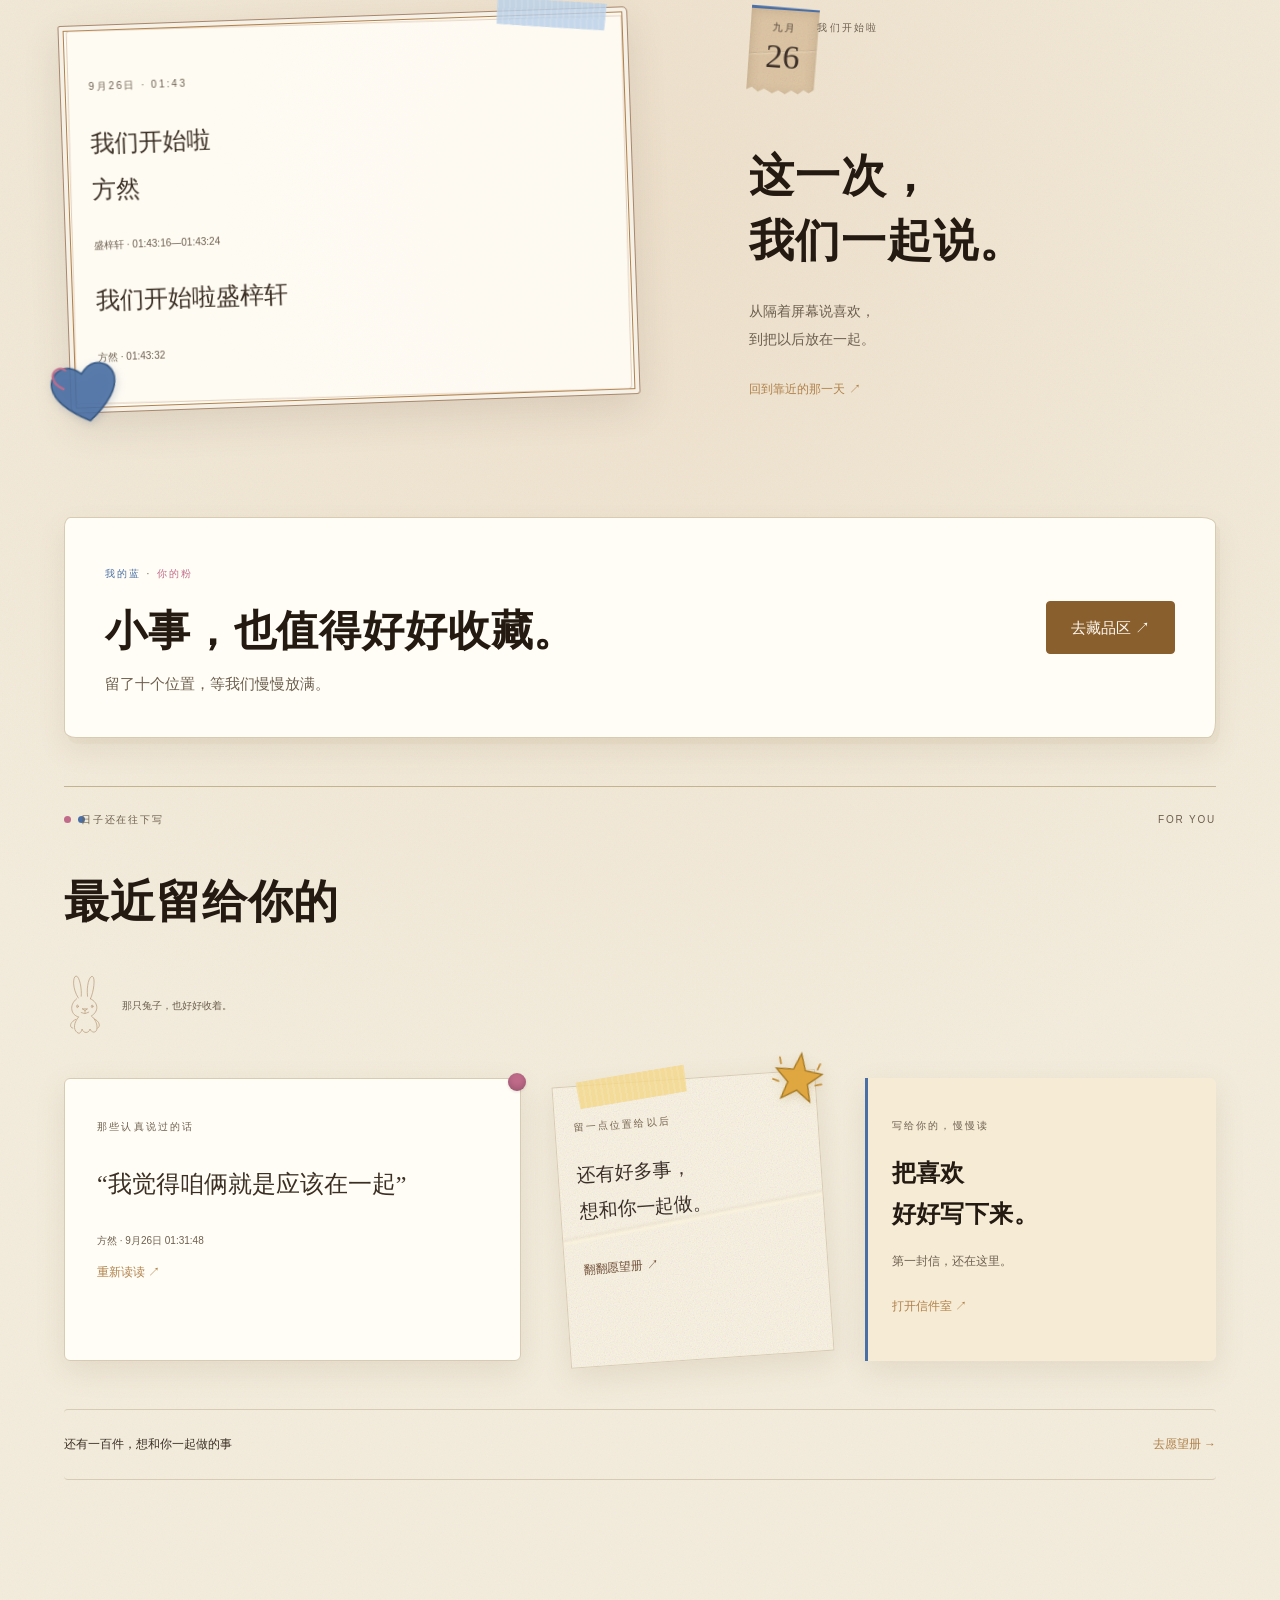
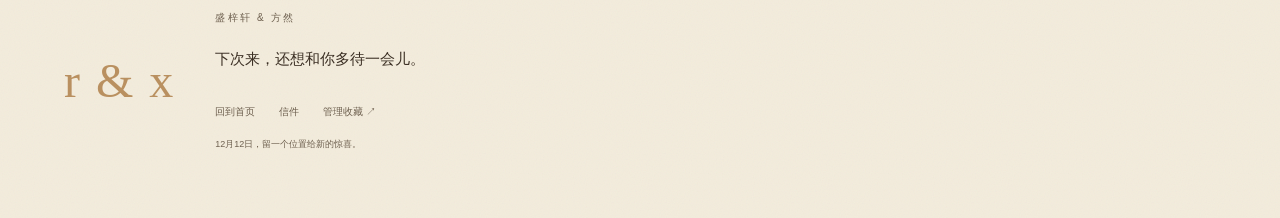
==== commit 30e657f8: "Publish the rice-paper light site and remove vault.json Co-authored-by: kollrny <kollrny@users.norep" ====
--- a/index.html
+++ b/index.html
@@ -1,77 +1,6 @@
-<!doctype html><html lang="zh-CN"><head><meta charset="utf-8"><meta name="viewport" content="width=device-width,initial-scale=1"><meta name="robots" content="noindex,nofollow"><title>ran与xuan · 我们的恋爱收藏馆</title><style>*{box-sizing:border-box}body{margin:0;min-height:100svh;display:grid;place-items:center;background:#171514;color:#f0e7d8;font:14px/1.9 system-ui;text-align:center;padding:24px}h1{font:italic 32px Georgia}h1 i{color:#c7a07b}p{color:#bdb1a3}button{border:1px solid #73513a;background:#73513a;border-radius:24px;padding:12px 24px;color:#f0e7d8;font:inherit;cursor:pointer}[hidden]{display:none!important}</style></head><body><main><h1>ran <i>&</i> xuan</h1><p id="message" role="status">正在翻开我们的日子…</p><button id="retry" hidden>再试一次</button><noscript>请启用浏览器 JavaScript 查看收藏馆。</noscript></main><script>
-const message = document.getElementById('message');
-const retry = document.getElementById('retry');
-let opening = false;
-
-function waitUntilReady(target, eventName, ready, timeout) {
-  return new Promise((resolve, reject) => {
-    let timer;
-    function cleanup() {
-      clearTimeout(timer);
-      target.removeEventListener(eventName, check);
-    }
-    function check() {
-      if (ready()) { cleanup(); resolve(); }
-    }
-    target.addEventListener(eventName, check);
-    timer = setTimeout(() => { cleanup(); reject(new Error('ready-timeout')); }, timeout);
-    check();
-  });
+<!doctype html><html lang="zh-CN"><head><meta charset="utf-8"><meta name="viewport" content="width=device-width,initial-scale=1"><meta name="robots" content="noindex,nofollow"><title>ran与xuan · 私人收藏馆</title><link rel="stylesheet" href="style.css"><link rel="stylesheet" href="experience.css"><link rel="stylesheet" href="frames.css"><link rel="stylesheet" href="weekly.css"><link rel="stylesheet" href="motion.css"><link rel="stylesheet" href="materials.css"><link rel="stylesheet" href="ui-shell.css"><link rel="stylesheet" href="artifacts.css"><link rel="stylesheet" href="wish-ui.css"><link rel="stylesheet" href="letters-ui.css"><link rel="stylesheet" href="photos-ui.css"><link rel="stylesheet" href="advanced-animations.css"></head><body><script>
+if('serviceWorker' in navigator){
+  navigator.serviceWorker.getRegistrations().then(list=>list.forEach(reg=>reg.unregister()));
+  if(window.caches) caches.keys().then(keys=>keys.forEach(key=>{ if(key.indexOf('ran-xuan')===0) caches.delete(key); }));
 }
-
-function installCollection(worker, bundle) {
-  return new Promise((resolve, reject) => {
-    const channel = new MessageChannel();
-    const timer = setTimeout(() => finish(new Error('cache')), 15000);
-    function finish(error) {
-      clearTimeout(timer);
-      channel.port1.close();
-      error ? reject(error) : resolve();
-    }
-    channel.port1.onmessage = event => finish(event.data.ok ? null : new Error('cache'));
-    try { worker.postMessage({type:'install-public', bundle}, [channel.port2]); }
-    catch (error) { channel.port2.close(); finish(error); }
-  });
-}
-
-async function openMuseum() {
-  if (opening) return;
-  opening = true;
-  retry.hidden = true;
-  retry.disabled = true;
-  message.textContent = '正在翻开我们的日子…';
-  try {
-    if (!('serviceWorker' in navigator)) throw new Error('unsupported');
-    const registration = await navigator.serviceWorker.register('./sw.js?v=20261113-public');
-    const worker = registration.installing || registration.waiting || registration.active;
-    if (!worker) throw new Error('ready-timeout');
-    await waitUntilReady(worker, 'statechange', () => worker.state === 'activated', 20000);
-    await waitUntilReady(navigator.serviceWorker, 'controllerchange', () => !!navigator.serviceWorker.controller, 10000);
-    message.textContent = '正在取来照片和写给你的信…';
-    const response = await fetch('./museum.json', {cache:'no-store', signal:AbortSignal.timeout(30000)});
-    if (!response.ok) throw new Error('network');
-    const bundle = await response.json();
-    if (bundle.v !== 2 || !bundle.files?.['index.html']) throw new Error('invalid');
-    const uiResponse=await fetch('./museum-ui.json', {cache:'no-store',signal:AbortSignal.timeout(15000)});
-    if(!uiResponse.ok) throw new Error('network');
-    const ui=await uiResponse.json();
-    if(ui.v!==1 || !ui.files?.['index.html']) throw new Error('invalid');
-    Object.assign(bundle.files,ui.files); bundle.version=ui.version;
-    message.textContent = '快好了，马上就能见到我们的回忆。';
-    await installCollection(worker, bundle);
-    location.replace(new URL('./_museum/index.html', location.href));
-  } catch (error) {
-    message.textContent = error.message === 'unsupported'
-      ? '请用 Safari、Chrome 或 Edge 浏览器打开收藏馆。'
-      : error.message === 'cache'
-      ? '浏览器暂时无法保存照片，请确认有可用存储空间后再试。'
-      : '这次没能取到完整的回忆，检查网络后再试一次。';
-    retry.hidden = false;
-  } finally {
-    opening = false;
-    retry.disabled = false;
-  }
-}
-retry.onclick = openMuseum;
-openMuseum();
-</script></body></html>+</script><a class="skip-link" href="#app">跳到正文</a><div class="prototype">正在收藏我们的日子 <span>·</span> 12月12日，正式开馆</div><header class="site-header"><button class="brand" data-route="home" aria-label="ran与xuan，回到首页">ran <i>&</i> xuan<small>我们的恋爱收藏馆</small></button><button id="menu-toggle" aria-expanded="false" aria-controls="main-nav">目录 <span>＋</span></button><nav id="main-nav" class="nav" aria-label="收藏馆导航"><button data-route="letters">信件</button><button data-route="artifacts">藏品区</button><button data-route="photos">照片</button><button data-route="timeline">我们的日子</button><button data-route="wishes">愿望册</button><button data-route="explore">未完待续</button></nav></header><main id="app" tabindex="-1"></main><footer class="museum-footer"><div class="footer-monogram" aria-hidden="true">r & x</div><div class="footer-copy"><span class="eyebrow">盛梓轩 & 方然</span><p>下次来，还想和你多待一会儿。</p><nav aria-label="页脚"><button data-route="home">回到首页</button><button data-route="letters">信件</button><button data-route="manage">管理收藏 ↗</button></nav><small>12月12日，留一个位置给新的惊喜。</small></div></footer><dialog id="lightbox"><img id="photo-full" alt=""><div class="dialog-bar"><span id="photo-caption"></span><button id="close-photo">收好照片</button></div></dialog><script src="content.js"></script><script src="timeline.js"></script><script src="app.js"></script><script src="weekly.js"></script><script src="experience.js"></script><script src="wish100.js"></script><script src="cloud.js"></script><script src="motion.js"></script><script src="artifacts.js"></script><script src="letters-ui.js"></script><script src="photos-ui.js"></script><script src="animation-fix.js"></script><script src="advanced-motion.js"></script></body></html>
--- a/style.css
+++ b/style.css
@@ -0,0 +1,2 @@
+
+:root{--bg:#f5f3ee;--paper:#fffefa;--ink:#303a34;--muted:#777e76;--line:#d9ddd4;--deep:#202b25;--gold:#a28e6f}*{box-sizing:border-box}body{margin:0;background:var(--bg);color:var(--ink);font:15px/1.7 "Microsoft YaHei","PingFang SC",sans-serif}button,input{font:inherit}button,a{touch-action:manipulation}button{cursor:pointer}button:focus-visible,a:focus-visible{outline:3px solid #a28e6f;outline-offset:4px}button{border:1px solid var(--line);background:transparent;color:inherit;padding:11px 20px;min-height:44px}button:hover{border-color:var(--ink)}.primary{background:var(--deep);color:#fffefa;border-color:var(--deep)}.text-btn{border:0;padding:6px 0;min-height:44px}.eyebrow{font:11px/1.6 Georgia,serif;letter-spacing:3px;color:var(--muted)}h1,h2,h3,.serif{font-family:Georgia,"Songti SC","SimSun",serif;font-weight:400}h1{font-size:clamp(36px,5vw,66px);line-height:1.3;margin:20px 0 25px}h2{font-size:32px;margin:14px 0}h3{font-size:24px;margin:12px 0}.muted{color:var(--muted)}.small{font-size:12px;line-height:1.9}.prototype{background:#e8e9df;color:#56614f;font-size:11px;text-align:center;padding:6px 16px;letter-spacing:1px}header{display:flex;align-items:center;justify-content:space-between;max-width:1280px;margin:auto;padding:25px 40px;gap:25px;border-bottom:1px solid var(--line)}.brand{border:0;padding:0;font:22px Georgia;letter-spacing:2px;white-space:nowrap}.nav{display:flex;gap:23px;flex-wrap:wrap}.nav button{border:0;padding:6px 0;color:var(--muted);font-size:13px}.nav button[aria-current="page"]{color:var(--ink);box-shadow:0 1px var(--ink)}main{max-width:1200px;padding:48px 40px 70px;margin:auto}footer{max-width:1200px;margin:auto;border-top:1px solid var(--line);padding:24px 40px;display:flex;justify-content:space-between;font-size:11px;color:var(--muted)}.hero{display:grid;grid-template-columns:.9fr 1.1fr;align-items:center;gap:60px}.hero-copy p{max-width:350px;line-height:2.1}.hero-image{position:relative;margin:0;padding:18px;background:#e7e9e1}.hero-image img{display:block;width:100%;height:465px;object-fit:cover}.hero-image figcaption{display:flex;justify-content:space-between;padding:13px 0 0;font-size:11px;color:#66705f}.actions{display:flex;gap:15px;flex-wrap:wrap;margin:28px 0 0}.section-top{display:flex;justify-content:space-between;align-items:end;margin:70px 0 25px}.rooms{display:grid;grid-template-columns:repeat(3,1fr);gap:25px}.room{display:block;text-align:left;background:var(--paper);padding:25px 26px;border:1px solid var(--line);position:relative;min-height:180px}.room b{font:11px Georgia;color:var(--gold);letter-spacing:2px}.room p{font-size:13px;color:var(--muted);max-width:250px}.room .arrow{position:absolute;right:24px;bottom:22px}.page-head{max-width:720px;margin:0 0 45px}.page-head p{line-height:2.1;color:var(--muted)}.letters{display:grid;grid-template-columns:repeat(2,1fr);gap:22px}.letter-row{display:flex;text-align:left;gap:25px;align-items:center;border:1px solid var(--line);background:var(--paper);padding:30px}.letter-row .number{font:42px Georgia;color:#b0b5a5}.letter-row h3{margin:5px 0;font-size:25px}.letter-row p{font-size:12px;color:var(--muted);margin:4px 0}.letter-row:disabled{opacity:.55;cursor:default}.reader-top{display:flex;justify-content:space-between;gap:20px;margin-bottom:28px}.reader{max-width:740px;background:var(--paper);border:1px solid var(--line);margin:auto;padding:55px 65px}.reader h1{font-size:34px}.reader p{font-family:"Songti SC","SimSun",serif;font-size:18px;line-height:2.15;margin:0 0 23px}.reader .reader-date{font-family:inherit;font-size:11px;color:var(--muted);margin-bottom:35px}.reader .reader-mark{display:flex;gap:12px;align-items:center;border-top:1px solid var(--line);padding-top:25px;margin-top:35px}.gallery{columns:3;column-gap:24px}.photo{break-inside:avoid;margin:0 0 28px;background:#e9ebe3;padding:10px}.photo button{display:block;width:100%;padding:0;border:0}.photo img{width:100%;height:auto;display:block}.photo figcaption{display:flex;justify-content:space-between;gap:12px;font-size:11px;padding:12px 3px 3px;color:var(--muted)}dialog{max-width:min(1000px,94vw);max-height:94vh;border:0;padding:15px;background:var(--paper);color:var(--ink)}dialog::backdrop{background:#152019d9}dialog img{display:block;max-width:100%;max-height:75vh;object-fit:contain;margin:auto}.dialog-bar{display:flex;justify-content:space-between;align-items:center;gap:20px;padding:14px 3px}.timeline{max-width:820px;margin:auto}.event{display:grid;grid-template-columns:150px 1fr;gap:30px;border-top:1px solid var(--line);padding:30px 0}.event time{font:20px/1.6 Georgia;color:var(--gold)}.event h3{margin:0 0 12px}.event p{margin:0;color:var(--muted);line-height:2}.event a{color:var(--ink)}.vestibule{min-height:540px;display:grid;place-items:center;text-align:center;padding:45px 25px;background:radial-gradient(ellipse at 50% 0,#536151,#202b25 70%);color:#f5f3ee;position:relative}.vestibule:before{content:"";position:absolute;top:0;left:50%;width:1px;height:65px;background:#beac89}.vestibule .eyebrow{color:#c0c6b8}.vestibule p{color:#bdc7bc;line-height:2.1}.vestibule button{border-color:#83907e;color:#fff}.vestibule .doors{border:1px solid #7b887355;padding:35px 55px;max-width:680px}.upload-layout{display:grid;grid-template-columns:1fr 1fr;gap:35px}.upload-box{border:1px dashed #a7b09d;padding:35px;background:#eeefe7}.upload-box label{display:block;margin:14px 0;font-size:13px}.upload-box input[type=file]{max-width:100%}.upload-preview{display:grid;grid-template-columns:repeat(3,1fr);gap:10px;margin-top:25px}.upload-preview img{width:100%;height:110px;object-fit:cover}.feature-list{padding:0;list-style:none}.feature-list li{border-bottom:1px solid var(--line);padding:17px 0;font-size:13px}.feature-list span{float:right;color:var(--muted)}.reveal{animation:arrive .45s ease both}@keyframes arrive{from{opacity:0;transform:translateY(8px)}to{opacity:1;transform:none}}[hidden]{display:none!important}@media(max-width:700px){header{padding:18px 20px;display:block}.brand{font-size:21px}.nav{gap:20px;margin-top:13px;overflow:auto;flex-wrap:nowrap}.nav button{flex:0 0 auto;font-size:12px}main{padding:30px 20px 45px}.hero{grid-template-columns:1fr;gap:30px}.hero-image{grid-row:2;padding:10px}.hero-image img{height:340px}.hero-copy p{max-width:none}.rooms{grid-template-columns:1fr;gap:12px}.room{min-height:140px}.section-top{margin-top:45px}.letters{grid-template-columns:1fr}.letter-row{padding:22px;gap:18px}.reader{padding:30px 24px}.reader p{font-size:17px}.gallery{columns:2;column-gap:12px}.photo{margin-bottom:15px;padding:6px}.photo figcaption{font-size:10px}.event{grid-template-columns:1fr;gap:10px}.event time{font-size:16px}.upload-layout{grid-template-columns:1fr}.vestibule .doors{padding:35px 20px}footer{padding:20px;display:block}.reader-top{font-size:12px}}@media(prefers-reduced-motion:reduce){*{animation:none!important;scroll-behavior:auto!important}}
--- a/experience.css
+++ b/experience.css
@@ -0,0 +1,3 @@
+:root{--rose:#a15764;--wine:#542e3c}body{transition:background .6s ease}body[data-room=timeline]{background:#f5eeea}body[data-room=wishes]{background:#edf0e9}.reading-progress{position:fixed;top:0;left:0;height:3px;background:#ac6574;z-index:50;pointer-events:none}.photo img{transition:filter .6s,transform .6s}.photo button{overflow:hidden}.photo button:hover img{transform:scale(1.045)}.time-intro{position:relative;overflow:hidden;background:#ead4d4;min-height:590px;padding:70px 8%;color:#572f3b}.time-intro:after{content:'&';position:absolute;font:600px/1 Georgia;right:-50px;top:-10px;opacity:.055;pointer-events:none}.time-intro h1{font-size:clamp(48px,6.5vw,84px);position:relative;z-index:1}.time-intro h1 span{font-style:italic;color:#a25b6b}.time-intro>p{line-height:2}.time-intro .whisper{margin-top:45px;font-size:13px;letter-spacing:3px}.time-intro button{margin-top:20px;border-color:#9f6777}.halo{position:absolute;inset:-30%;background:radial-gradient(ellipse at 30% 30%,#fff8edbb,transparent 45%),radial-gradient(ellipse at 80% 70%,#cb9da877,transparent 40%);animation:breathe 12s ease-in-out infinite alternate;pointer-events:none}.intro-index{position:absolute;right:30px;bottom:30px;font:12px Georgia;letter-spacing:3px}.time-controls{padding:25px 0;background:#f5eeea;position:relative;z-index:2}.filters{display:flex;gap:8px;flex-wrap:wrap}.filters button{border:0;border-radius:24px;font-size:12px;padding:8px 16px}.filters button[aria-pressed=true],#only-saved[aria-pressed=true]{background:#633d49;color:#fff}.search-row{display:flex;align-items:center;gap:12px;margin:18px 0}.search-row label{font-size:12px}.search-row input{flex:1;min-width:0;max-width:390px;border:0;border-bottom:1px solid #cbb6b7;background:transparent;padding:12px;color:#49333a}.months{display:flex;align-items:center;border-top:1px solid #dcced0;padding-top:12px;gap:12px}.months button{border:0;padding:6px 12px}.months span{margin-left:auto;font-size:12px;color:#8b7278}.day-results{position:relative;padding:30px 0}.day-results:before{content:'';position:absolute;left:124px;top:0;bottom:0;width:1px;background:linear-gradient(#c98d9d,#d8c7b7,#5a4a61,#c98d9d)}.day-scene{display:grid;grid-template-columns:150px 1fr;gap:25px;margin:0 0 58px;scroll-margin-top:25px;opacity:.25;transform:translateY(25px);transition:opacity .8s,transform .8s}.day-scene.visible{opacity:1;transform:none}.day-date{padding-top:30px;position:relative}.day-date:after{content:'';position:absolute;left:120px;top:42px;width:9px;height:9px;border-radius:50%;background:#a96778;box-shadow:0 0 0 5px #f5eeea}.day-date small,.day-date span{display:block;font-size:11px;letter-spacing:2px;color:#91727b}.day-date b{font:26px/1.8 Georgia;color:#6a4854}.scene-content{padding:45px 50px;position:relative;overflow:hidden;background:#f8e3e3;box-shadow:0 15px 45px #6749550a}.scene-content h2{max-width:550px;font-size:clamp(27px,3.4vw,42px);line-height:1.45;margin-top:25px}.scene-content>p{max-width:500px;line-height:2;color:#7b5963}.scene-no{position:absolute;right:25px;top:18px;font:90px Georgia;opacity:.07}.scene-actions{display:flex;justify-content:space-between;gap:12px;margin-top:35px}.scene-actions button{border-color:#bfa3ab;font-size:12px}.little-note{display:inline-block;margin:20px 0 0;padding:18px 25px;background:#fffbf3;transform:rotate(-3deg);font:16px 'SimSun',serif;box-shadow:3px 6px 0 #7b52640d;transition:transform .5s}.scene-content:hover .little-note{transform:rotate(1deg) translateY(-3px)}.paper .scene-content{background:repeating-linear-gradient(#fffaf0 0px,#fffaf0 31px,#ad967c12 32px);border:1px solid #dfd4c0}.ink .scene-content,.story-dialog.ink{background:radial-gradient(ellipse at 90% 0,#574051,#202333 70%);color:#f7ede8}.ink .scene-content:before{content:'✧';position:absolute;right:35px;top:120px;font-size:65px;color:#d3b7b7;animation:twinkle 5s ease-in-out infinite}.ink .eyebrow,.ink .scene-content>p{color:#c4aebc}.ink button{color:#f7ede8}.ink .little-note{background:#483747;color:#e7cdd6}.scene-content blockquote,.story-dialog blockquote{margin:28px 0;font:23px/1.9 'SimSun',serif;border-left:1px solid #b48395;padding-left:22px}.scene-content blockquote small,.story-dialog blockquote small{display:block;font:11px/2 sans-serif;opacity:.6}.time-ending{text-align:center;padding:50px 0 70px}.time-ending h2{font-size:36px;line-height:1.6}.time-ending p{font-size:12px;color:#94777d}.story-dialog{width:680px;max-width:94vw;padding:38px 48px;background:#fff8ef;animation:unfold .35s ease-out;overscroll-behavior:contain}.story-dialog::backdrop{background:#291e32c9;backdrop-filter:blur(6px)}.story-dialog h2{font-size:34px;line-height:1.5}.story-dialog section{margin:30px 0}.story-dialog section p{line-height:2.2}.story-dialog small{font-size:11px;letter-spacing:2px;opacity:.65}.story-top,.turn-story{display:flex;align-items:center;justify-content:space-between;gap:12px}.story-top time{font:13px Georgia;letter-spacing:3px}.story-top button{font-size:28px;border:0;padding:0 10px}.now-note{padding:24px;background:#a8758510;border-top:1px solid #b78e9a45}.now-note p{font-family:'SimSun',serif;font-size:20px}.turn-story{border-top:1px solid #b78e9a45;padding-top:20px;margin-top:35px;font-size:12px}.turn-story button{font-size:12px}.turn-story button:disabled{opacity:.25;cursor:default}.empty-days{text-align:center;padding:80px 20px;background:#fff7f3}.wish-head{padding:45px;background:linear-gradient(125deg,#e2e8d9,#f9f2df)}.wish-form{margin-top:35px;display:flex;flex-wrap:wrap;gap:15px}.wish-form label{width:100%;font-size:12px}.wish-form input{flex:1;min-width:180px;background:#fffdf6;border:1px solid #c7c9bc;padding:15px;font:inherit}.wish-list{display:grid;grid-template-columns:repeat(2,1fr);gap:20px;margin:35px 0}.wish-item{background:#fffaf0;padding:30px;box-shadow:0 8px 20px #303b3110;transform:rotate(-1deg)}.wish-item:nth-child(even){transform:rotate(1deg);background:#e7ece1}.wish-item>span{font:30px Georgia;color:#aaa489}.wish-item p{font:22px/1.8 'SimSun',serif;overflow-wrap:anywhere}.wish-item button{font-size:12px;margin-right:8px}.wish-item.done p{text-decoration:line-through;opacity:.6}#toast{position:fixed;bottom:25px;left:50%;transform:translateX(-50%);background:#40303a;color:white;padding:15px 25px;z-index:100;max-width:90vw;font-size:13px}@keyframes breathe{to{transform:translate(5%,3%) scale(1.1)}}@keyframes twinkle{50%{opacity:.2;transform:scale(.85) rotate(15deg)}}@keyframes unfold{from{opacity:0;transform:translateY(25px) rotateX(7deg)}to{opacity:1;transform:none}}@media(max-width:700px){.time-intro{padding:40px 25px;min-height:560px}.time-intro h1{font-size:48px}.intro-index{font-size:9px}.search-row{flex-wrap:wrap}.search-row label{width:100%}.search-row input{max-width:none}.months{gap:0}.day-results:before{left:7px}.day-scene{grid-template-columns:1fr;gap:15px;padding-left:25px;margin-bottom:35px}.day-date{padding:0;display:flex;align-items:center;gap:12px}.day-date:after{left:-22px;top:14px}.day-date b{font-size:23px}.day-date span{letter-spacing:0}.scene-content{padding:30px 24px}.scene-content h2{font-size:30px}.scene-actions button{padding:10px}.scene-no{font-size:65px}.story-dialog{padding:25px}.story-dialog h2{font-size:29px}.wish-head{padding:28px}.wish-list{grid-template-columns:1fr}.turn-story button{padding:8px}.time-ending h2{font-size:30px}}@media(prefers-reduced-motion:reduce){*,*:before,*:after{animation:none!important;transition:none!important;scroll-behavior:auto!important}.day-scene{opacity:1;transform:none}}
+
+.months{flex-wrap:wrap}.months span{white-space:nowrap}
--- a/frames.css
+++ b/frames.css
@@ -0,0 +1,9 @@
+/* Keepsake borders: etched chapter frame, cut-corner plaques, folded letters. */
+body[data-room=timeline]{--frame:#b38e98;--frame-paper:#fbf6ee}.time-intro{min-height:430px;border-radius:100px 4px 100px 4px;border:1px solid #c39da4;box-shadow:inset 0 0 0 9px #f7ede6,inset 0 0 0 10px #c39da477}.time-intro h1{font-size:clamp(42px,5.6vw,66px)}.time-intro .whisper{margin-top:20px}.time-intro:before{content:'✦';position:absolute;right:45px;top:36px;color:#a16777;font-size:23px}.time-intro:after{font-size:430px;top:30px;right:25px}.months{padding:18px 0;gap:10px;border-bottom:1px solid #dcced0}.months button{border:1px solid transparent;min-width:52px}.months button[aria-pressed=true]{background:#664451;color:#fff7ef;border-color:#664451;clip-path:polygon(8px 0,100% 0,100% calc(100% - 8px),calc(100% - 8px) 100%,0 100%,0 8px)}#chapter-heading{scroll-margin-top:20px}.month-chapter{position:relative;margin:20px 0 45px;padding:46px 36px 24px;border:1px solid var(--frame);background:var(--frame-paper);box-shadow:inset 0 0 0 6px var(--frame-paper),inset 0 0 0 7px #b38e9850}.month-chapter:before,.month-chapter:after{content:'◇';position:absolute;top:13px;color:#9c6d7d;font-size:20px;line-height:1;background:var(--frame-paper)}.month-chapter:before{left:13px}.month-chapter:after{right:13px}.chapter-seal{position:absolute;top:-13px;left:50%;transform:translateX(-50%);background:var(--frame-paper);padding:0 22px;font:13px/26px Georgia;letter-spacing:5px;color:#966d7b}.chapter-title{display:flex;gap:25px;align-items:center;padding:0 0 25px}.chapter-month{font:84px/.95 Georgia;color:#b9909a}.chapter-title h2{font-size:27px;margin:10px 0;line-height:1.5}.chapter-title .eyebrow{font-size:10px}.week-tabs{display:grid;grid-template-columns:repeat(4,1fr);gap:12px}.week-tabs button{position:relative;display:grid;grid-template-columns:25px 1fr;text-align:left;background:#f4eee5;border:1px solid #d8c9c5;padding:15px 13px 20px;transition:transform .25s,background .25s,box-shadow .25s;border-radius:2px 2px 12px 2px}.week-tabs small{font:17px Georgia;color:#ac9298;grid-row:span 2}.week-tabs span{font-family:'SimSun',serif;font-size:16px}.week-tabs em{font:10px/2 Georgia;letter-spacing:1px}.week-tabs button[aria-pressed=true]{background:#653d4c;border-color:#653d4c;color:#fff4e8;transform:translateY(-4px);box-shadow:0 8px 16px #54313b20}.week-tabs button[aria-pressed=true] small{color:#dcb4be}.week-tabs button[aria-pressed=true]:after{content:'✦';position:absolute;right:10px;top:8px;font-size:10px;color:#e5c7a4}.chapter-footnote{font-size:11px;line-height:1.9;color:#937d7e;margin:22px 0 0}.day-results{padding-top:0}.day-results:before{background:repeating-linear-gradient(to bottom,#b799a3 0,#b799a3 4px,transparent 4px,transparent 10px)}.day-date b{display:inline-block;border:1px solid #c2a5ae;padding:2px 11px;margin:8px 0;background:#f9f0eb;clip-path:polygon(8px 0,100% 0,100% calc(100% - 8px),calc(100% - 8px) 100%,0 100%,0 8px);font-size:21px}.day-date:after{border-radius:0;transform:rotate(45deg);width:7px;height:7px;left:121px}.scene-content{border:1px solid #b78e9c;border-radius:28px 3px 28px 3px;box-shadow:0 12px 25px #523c4710,inset 0 0 0 7px #f8e3e3,inset 0 0 0 8px #b78e9c55;padding:48px}.scene-content:after{content:'✧';position:absolute;right:22px;bottom:18px;color:#b08795;font-size:15px;pointer-events:none}.scene-actions{padding-right:10px}.scene-actions button{border-radius:3px;background:#ffffff10}.scene-content h2{font-size:clamp(26px,3vw,37px)}.ink .scene-content{border-radius:80px 80px 4px 4px;padding-top:65px;box-shadow:inset 0 0 0 8px #292632,inset 0 0 0 9px #bca0b955,0 18px 40px #251e3020;border-color:#7e657e}.ink .scene-content:before{right:34px;top:25px;font-size:25px}.paper .scene-content{border-radius:0;border:1px solid #baa88b;box-shadow:6px 6px 0 -1px #f7f1e5,6px 6px 0 0 #cdbba4;overflow:visible;background:repeating-linear-gradient(#fffaf0 0,#fffaf0 31px,#ad967c12 32px)}.paper .scene-content:before{content:'';position:absolute;right:-1px;top:-1px;width:28px;height:28px;background:linear-gradient(45deg,#ddceb9 0 49%,#f5eeea 50%);border-left:1px solid #bba88c;border-bottom:1px solid #bba88c}.paper .scene-content:after{content:'FOR YOU';font:9px Georgia;letter-spacing:3px;bottom:15px;right:18px}.empty-days{position:relative;margin-left:175px;border:1px dashed #bfa0a9;border-radius:55px 55px 4px 4px;background:#fcf7f0}.empty-days .frame-star{color:#af8a97;font-size:32px}.empty-days h2{font-size:27px}.story-dialog{border:1px solid #b69b9e;box-shadow:inset 0 0 0 7px #fff8ef,inset 0 0 0 8px #b69b9e55;border-radius:25px 3px 25px 3px}.story-dialog.ink{box-shadow:inset 0 0 0 7px #292632,inset 0 0 0 8px #b69b9e55}.story-dialog.paper{border-radius:0;box-shadow:inset 0 0 0 7px #fff8ef,inset 0 0 0 8px #b69b9e55}.scene-actions button:hover{background:#be83951a}.ink .scene-actions button:hover{background:#d7b9cd18}@media(max-width:700px){.time-intro{min-height:430px;border-radius:65px 3px 65px 3px;padding:45px 27px}.time-intro h1{font-size:42px}.time-intro:after{font-size:340px;right:-60px;top:110px}.month-chapter{padding:34px 20px 20px}.chapter-title{gap:16px}.chapter-month{font-size:60px}.chapter-title h2{font-size:22px}.week-tabs{grid-template-columns:repeat(2,1fr);gap:12px}.chapter-title .eyebrow{letter-spacing:1px}.scene-content{padding:35px 26px}.ink .scene-content{padding-top:55px;border-radius:55px 55px 3px 3px}.scene-actions{padding-right:0}.day-date b{font-size:18px;padding:0 9px}.day-date:after{left:-22px}.empty-days{margin-left:25px;padding:40px 20px}.months{gap:4px}.months button{min-width:46px}.months span{font-size:10px}.chapter-footnote{font-size:10px}}@media(prefers-reduced-motion:reduce){.week-tabs button{transition:none}}
+
+.confession-invitation{display:flex;align-items:center;gap:28px;padding:32px;margin:0 0 50px;background:linear-gradient(110deg,#352638,#654154);border:1px solid #ad8899;box-shadow:inset 0 0 0 7px #30233255,inset 0 0 0 8px #bfa0b344;color:#f4e4e9;text-decoration:none;border-radius:65px 3px 3px 3px;transition:transform .3s}.confession-invitation:hover{transform:translateY(-3px)}.invite-date{font:22px Georgia;white-space:nowrap}.invite-date i{font-style:normal;color:#b58d9e}.confession-invitation small,.confession-invitation strong,.confession-invitation em{display:block}.confession-invitation small{font-size:10px;color:#c2a5b5;letter-spacing:2px}.confession-invitation strong{font:25px/1.6 "SimSun",serif;margin:8px 0}.confession-invitation em{font-size:12px;font-style:normal;color:#d2b7c4}.confession-invitation b{margin-left:auto;font-size:25px;font-weight:400}@media(max-width:700px){.confession-invitation{gap:15px;padding:30px 23px;flex-wrap:wrap}.invite-date{width:100%;font-size:18px}.confession-invitation strong{font-size:22px}.confession-invitation b{display:none}}
+
+.september-invitation{background:linear-gradient(125deg,#163e32,#345c46);color:#fff4d7;border-color:#b7a16a}
+
+
+.confession-invitation{background:#e6edf5;color:#3d5579;border-color:#b7bed6}.september-invitation{background:#f6e6ed;color:#744e6b;border-color:#cfb8cd}
--- a/weekly.css
+++ b/weekly.css
@@ -0,0 +1,341 @@
+/* Weekly reading layout. All materials derive from the shared dark palette. */
+body[data-room=timeline]{color:var(--ink)}
+
+/* 标题区域优化 */
+.time-intro{min-height:0;padding:var(--space-6) 0 var(--space-8);border-radius:0;border:0;box-shadow:none;background:transparent}
+.time-intro h1{font-size:clamp(44px,5.5vw,68px);line-height:1.4;letter-spacing:.02em;font-weight:700;color:#241d15;font-family:"Microsoft YaHei","PingFang SC",sans-serif}
+.time-intro h1 span{font-weight:700;color:#241d15;font-style:normal;border-bottom:3px solid #c06b8a;padding-bottom:2px}
+.time-intro p{font-size:var(--text-base);line-height:var(--leading-relaxed);color:var(--muted);max-width:48em}
+.time-intro:before{content:none}
+.time-intro:after{content:none}
+.time-intro .whisper{margin-top:var(--space-4);letter-spacing:.08em;font-size:var(--text-sm);opacity:.75}
+
+/* 筛选控制区域 */
+.time-controls{padding:var(--space-5) 0;background:transparent;border-bottom:1px solid var(--line)}
+
+/* 筛选按钮组优化 */
+.filters button,.months button{
+  border-radius:24px;
+  min-height:44px;
+  padding:var(--space-2) var(--space-3);
+  color:var(--muted);
+  font-size:var(--text-sm);
+  background:transparent;
+  border:1px solid var(--line);
+  transition:all .25s var(--ease);
+  cursor:pointer;
+}
+.filters button[aria-pressed=true],.months button[aria-pressed=true]{
+  background:var(--deep);
+  color:var(--ink);
+  border-color:var(--copper);
+  box-shadow:0 4px 12px rgba(226,176,119,0.2);
+}
+.filters{display:flex;gap:var(--space-2);flex-wrap:wrap;margin-bottom:var(--space-4)}
+
+/* 月份导航优化 */
+.months{
+  display:flex;
+  flex-wrap:wrap;
+  gap:var(--space-2);
+  padding-top:var(--space-3);
+  border-top:1px solid var(--line);
+}
+.months span{font-size:var(--text-xs);color:var(--muted);opacity:.7;margin-left:auto;white-space:nowrap}
+
+/* 月份章节标题 */
+.month-chapter{
+  position:relative;
+  padding:var(--space-6) 0 var(--space-4);
+  border:0;
+  border-top:1px solid var(--line);
+  border-radius:0;
+  margin:var(--space-6) 0 var(--space-5);
+  background:transparent;
+  box-shadow:none;
+}
+.month-chapter:before,.month-chapter:after{content:none}
+
+.chapter-title{align-items:flex-start;display:flex;gap:var(--space-4)}
+.chapter-title h2{
+  font-size:clamp(32px,3.8vw,48px);
+  color:var(--ink-strong);
+  line-height:1.4;
+  text-wrap:balance;
+  margin:0;
+  font-weight:600;
+  font-family:"Microsoft YaHei","PingFang SC",sans-serif;
+}
+.chapter-month{color:var(--copper);font-weight:400}
+.chapter-seal{color:var(--muted);font-size:var(--text-xs);opacity:.7}
+.chapter-footnote,.week-period{font-size:var(--text-sm);color:var(--muted);line-height:var(--leading-relaxed);opacity:.8}
+.week-period{margin:var(--space-3) 0}
+
+/* 周卷标签组 */
+.week-tabs{display:flex;gap:var(--space-3);margin:var(--space-4) 0;flex-wrap:wrap}
+.week-tabs button{
+  background:transparent;
+  color:var(--muted);
+  border:1px solid var(--line);
+  border-radius:6px;
+  min-height:64px;
+  padding:var(--space-3);
+  position:relative;
+  transition:all .25s var(--ease);
+  display:flex;
+  flex-direction:column;
+  align-items:flex-start;
+  justify-content:center;
+}
+.week-tabs button small{color:var(--muted);font-size:var(--text-xs);opacity:.7}
+.week-tabs button[aria-pressed=true]{
+  background:rgba(139,111,79,0.15);
+  color:var(--ink);
+  border-color:var(--copper);
+  box-shadow:0 2px 8px rgba(0,0,0,0.15),inset 0 -2px var(--copper);
+  transform:translateY(-1px);
+}
+.week-tabs button[aria-pressed=true] small{color:var(--copper);opacity:1}
+
+/* 周报正文 */
+.week-editorial{
+  display:grid;
+  grid-template-columns:100px 1fr;
+  gap:var(--space-5);
+  padding:var(--space-5) 0;
+  border-bottom:1px solid var(--line);
+}
+.week-editorial>span{font-size:var(--text-xs);color:var(--copper);padding-top:var(--space-1);letter-spacing:.1em;opacity:.9}
+.week-editorial p{
+  font:18px/2.1 "Songti SC","SimSun",serif;
+  color:var(--ink);
+  margin:0;
+  max-width:760px;
+  text-wrap:pretty;
+}
+
+/* 翻页控制 */
+.week-paging{
+  display:flex;
+  align-items:center;
+  justify-content:space-between;
+  gap:var(--space-4);
+  padding-top:var(--space-4);
+}
+.week-paging button{
+  background:transparent;
+  color:var(--ink);
+  border:1px solid var(--line);
+  border-radius:6px;
+  min-height:44px;
+  padding:var(--space-2) var(--space-3);
+  font-size:var(--text-sm);
+  transition:all .25s var(--ease);
+}
+.week-paging button:disabled{opacity:.4;cursor:default}
+.week-paging span{font-size:var(--text-xs);color:var(--muted)}
+
+/* 日期时间线 */
+.day-scene{margin-bottom:var(--space-6)}
+.scene-no{font-size:48px;opacity:.08}
+.day-date{padding-top:var(--space-4)}
+.day-date b{
+  background:transparent;
+  color:var(--copper);
+  border-color:var(--line);
+  box-shadow:none;
+  font-size:26px;
+}
+.day-date span,.day-date small{color:var(--muted);font-size:var(--text-xs)}
+.day-date:after{background:var(--copper);box-shadow:0 0 0 5px var(--bg)}
+
+/* 场景卡片 */
+.day-scene .scene-content{
+  padding:var(--space-5) var(--space-6);
+  border:0;
+  border-bottom:1px solid var(--line);
+  border-radius:6px;
+  background:transparent;
+  color:var(--ink);
+  box-shadow:none;
+  transform:none;
+  transition:all .25s var(--ease);
+}
+.day-scene .scene-content h2{
+  color:var(--ink);
+  font-size:clamp(28px,3.2vw,40px);
+  line-height:1.45;
+  margin-bottom:var(--space-3);
+}
+.day-scene .scene-content p{
+  color:var(--muted);
+  line-height:var(--leading-relaxed);
+  text-wrap:pretty;
+  font-size:var(--text-base);
+}
+.day-scene .scene-content .eyebrow{color:var(--copper);font-size:var(--text-xs);opacity:.9}
+
+/* 引用块 */
+.day-scene blockquote[data-person],.story-dialog blockquote[data-person]{
+  padding:var(--space-4) var(--space-4);
+  margin-inline:0;
+  border-left:3px solid var(--copper);
+  border-radius:0 6px 6px 0;
+  background:rgba(139,111,79,0.08);
+  color:var(--ink);
+  line-height:var(--leading-relaxed);
+  font-size:var(--text-base);
+  transition:all .25s var(--ease);
+}
+.day-scene blockquote small,.story-dialog blockquote small{
+  display:block;
+  color:var(--muted);
+  font:var(--text-xs)/1.8 sans-serif;
+  margin-top:var(--space-2);
+  opacity:.8;
+}
+
+/* 场景操作按钮 */
+.scene-actions{display:flex;gap:var(--space-2);flex-wrap:wrap}
+.scene-actions button{
+  min-height:44px;
+  border-color:var(--line);
+  color:var(--ink);
+  border-radius:6px;
+  font-size:var(--text-sm);
+  padding:var(--space-2) var(--space-3);
+  transition:all .25s var(--ease);
+}
+
+/* 故事弹窗 */
+.story-dialog,.story-dialog.ink,.story-dialog.paper{
+  background:var(--surface);
+  color:var(--ink);
+  border:1px solid var(--line);
+  box-shadow:0 25px 90px #0008;
+  max-height:88dvh;
+  overflow-y:auto;
+  overscroll-behavior:contain;
+  scrollbar-width:thin;
+  scrollbar-color:var(--copper) transparent;
+  border-radius:8px;
+  padding:var(--space-5) var(--space-6);
+}
+.story-dialog p,.story-dialog small{color:var(--muted);line-height:var(--leading-relaxed)}
+.story-dialog h2{color:var(--ink);line-height:1.45;font-size:36px;margin:0 0 var(--space-4)}
+
+@media(max-width:650px){
+  .month-chapter{padding:var(--space-4) 0 var(--space-3);margin:var(--space-4) 0 var(--space-3)}
+  .chapter-title{flex-direction:column;gap:var(--space-2)}
+  .chapter-title h2{font-size:32px}
+  .week-tabs{gap:var(--space-2)}
+  .week-tabs button{min-height:56px;padding:var(--space-2)}
+  .week-editorial{grid-template-columns:80px 1fr;gap:var(--space-3);padding:var(--space-3) 0}
+  .week-editorial>span{font-size:var(--text-xs)}
+  .week-editorial p{font-size:17px;line-height:2.05}
+  .day-scene{margin-bottom:var(--space-4)}
+  .day-scene .scene-content{padding:var(--space-4) var(--space-3)}
+  .day-scene .scene-content h2{font-size:26px;margin-bottom:var(--space-2)}
+  .story-dialog{padding:var(--space-4) var(--space-3)}
+  .story-dialog h2{font-size:28px}
+  .scene-actions button{font-size:var(--text-xs);padding:var(--space-1) var(--space-2)}
+}
+.story-dialog .now-note{
+  background:#f6f0e2;
+  color:var(--muted);
+  border-left:3px solid var(--copper);
+  border-radius:0 4px 4px 0;
+  padding:20px;
+}
+
+/* 空白状态 */
+.empty-days{
+  padding:40px 32px;
+  background:transparent;
+  color:var(--muted);
+  border:1px dashed var(--line);
+  line-height:2;
+  text-align:center;
+  border-radius:6px;
+}
+
+/* 时间线结尾 */
+.time-ending{color:var(--muted);padding:60px 0}
+.time-ending h2{color:var(--ink);font-size:clamp(28px,3.5vw,40px)}
+
+/* 纪念邀请 */
+.confession-invitation small,.confession-invitation em{color:var(--muted)}
+
+/* 搜索栏 */
+.search-row{flex-wrap:wrap;gap:12px;margin-bottom:20px}
+.search-row input{
+  min-width:0;
+  color:var(--ink);
+  background:#fffdf7;
+  border:1px solid var(--line);
+  border-radius:6px;
+  padding:12px 16px;
+  font-size:14px;
+}
+#clear-search[hidden]{display:none}
+#clear-search{
+  background:transparent;
+  color:var(--copper);
+  border:1px solid var(--line);
+  border-radius:6px;
+  min-height:44px;
+  padding:10px 18px;
+  font-size:13px;
+}
+
+@keyframes week-in{from{opacity:.4;transform:translateY(5px)}to{opacity:1;transform:none}}
+
+@media(max-width:768px){
+  .time-intro{min-height:0;padding:32px 0 40px;border-radius:0}
+  .time-intro h1{font-size:38px;line-height:1.4}
+  .time-intro .whisper{font-size:12px;margin-top:20px}
+
+  .filters{gap:8px}
+  .filters button{font-size:12px;padding:8px 16px}
+
+  .months{gap:8px}
+  .months button{font-size:12px;padding:8px 14px}
+  .months span{font-size:11px}
+
+  .month-chapter{padding:28px 0 20px;margin:24px 0 32px}
+  .chapter-title h2{font-size:28px}
+
+  .week-tabs{gap:8px}
+  .week-tabs button{padding:12px 10px;min-height:64px}
+  .week-tabs em{letter-spacing:0}
+
+  .week-editorial{grid-template-columns:1fr;gap:12px;padding:24px 0}
+  .week-editorial>span{font-size:11px}
+  .week-editorial p{font-size:17px;line-height:1.95}
+
+  .week-paging{flex-wrap:wrap}
+  .week-paging button{padding:10px 14px;font-size:12px}
+  .week-paging span{font-size:10px}
+
+  .day-scene .scene-content{padding:28px 20px}
+  .day-scene .scene-content h2{font-size:26px}
+  .day-scene .scene-content p{font-size:15px}
+
+  .day-scene[data-visual=album] .scene-content{padding-top:52px}
+  .day-scene[data-visual=album] .scene-content:before{left:24px;font-size:9px}
+
+  .day-scene blockquote[data-person],.story-dialog blockquote[data-person]{padding:16px 18px;font-size:14px}
+
+  .story-dialog{max-width:calc(100vw - 24px);padding:28px 24px}
+  .story-dialog h2{font-size:26px}
+
+  .search-row label{flex-basis:100%}
+  .search-row input{flex:1 1 160px;font-size:13px}
+
+  .day-scene:hover .scene-content{translate:none}
+}
+
+@media(prefers-reduced-motion:reduce){
+  .week-editorial{animation:none}
+  .scene-content{transition:none}
+}
--- a/motion.css
+++ b/motion.css
@@ -0,0 +1,78 @@
+/* ========== 基础交互增强 ========== */
+button{
+  transition:background .22s var(--ease),
+             border-color .22s var(--ease),
+             scale .18s var(--ease),
+             box-shadow .25s var(--ease),
+             transform .25s var(--ease);
+  position:relative;
+  overflow:hidden;
+}
+button:not(:disabled):hover{
+  transform:translateY(-1px);
+  box-shadow:0 4px 12px rgba(0,0,0,0.1);
+}
+button:not(:disabled):active{
+  scale:.98;
+  transform:translateY(0);
+}
+button:focus-visible,a:focus-visible{
+  outline:2px solid var(--copper);
+  outline-offset:4px;
+}
+
+/* 页面切换过渡 */
+#app{
+  transition:opacity .35s var(--ease),transform .35s var(--ease);
+}
+#app.page-exit{
+  opacity:0;
+  transform:translateY(-12px) scale(.99);
+}
+#app.page-enter{
+  animation:page-enter .45s var(--ease-out) both;
+}
+
+@keyframes page-enter{
+  from{opacity:0;transform:translateY(8px) scale(.98)}
+  to{opacity:1;transform:none}
+}
+
+/* 首页元素：默认完全可见，不再用 opacity 起手动画（避免动画未触发时整片空白） */
+.opening.hero,
+.hero-copy,
+.opening-envelope,
+.opening-note,
+.memories{
+  opacity:1;
+}
+
+@keyframes fade-in-up{
+  from{opacity:0;transform:translateY(12px)}
+  to{opacity:1;transform:none}
+}
+
+/* 表单焦点光晕 */
+input:focus-visible,textarea:focus-visible,select:focus-visible{
+  box-shadow:0 0 0 3px rgba(226,176,119,0.2);
+}
+
+/* 加载和提示动画 */
+@keyframes spin{
+  to{transform:rotate(360deg)}
+}
+
+@keyframes pulse{
+  0%,100%{opacity:1}
+  50%{opacity:.5}
+}
+
+/* 无障碍支持 */
+@media(prefers-reduced-motion:reduce){
+  *{
+    animation-duration:.01ms!important;
+    animation-iteration-count:1!important;
+    transition-duration:.01ms!important;
+    scroll-behavior:auto!important;
+  }
+}
--- a/materials.css
+++ b/materials.css
@@ -0,0 +1,445 @@
+/* Shared material system: colors, atmosphere, paper and hand-drawn edges. */
+:root {
+  color-scheme: light;
+
+  /* ===== 手账剪贴簿配色系统（米纸底 + 胶带 + 贴纸 + 涂鸦） ===== */
+  /* 背景色 - 手账米纸，带一点旧纸张的暖与斑驳 */
+  --bg: #f3ecdc;              /* 主背景：手账米纸 */
+  --surface: #fffdf5;          /* 卡片背景：贴纸/便签的白 */
+  --paper: #faf3e2;            /* 纸张：牛皮纸内页 */
+  --surface-warm: #f6ecd6;     /* 暖杏卡面 */
+
+  /* 文字色 - 手写感深棕，强对比 */
+  --ink: #3b2f24;              /* 主文字：深棕（钢笔水） */
+  --ink-strong: #241a11;       /* 强化文字：更深的墨棕，标题用 */
+  --muted: #6d5f4e;            /* 次要文字：暖灰棕 */
+
+  /* 强调色 - 蜂蜜金棕 */
+  --copper: #b0804a;           /* 蜂蜜金棕：主要强调色 */
+  --copper-deep: #8a5f2e;      /* 深蜂蜜金：悬停/强调 */
+  --gold: #a0783f;             /* 金色 */
+  --accent: #c07a94;           /* 玫瑰粉 */
+
+  /* 双人记号色 - 盛梓轩蓝 / 方然粉 */
+  --his: #4a6fa5;              /* 盛梓轩 · 蓝 */
+  --his-soft: #e8eef6;         /* 蓝 · 浅底 */
+  --hers: #c06b8a;             /* 方然 · 粉 */
+  --hers-soft: #f7e3eb;        /* 粉 · 浅底 */
+
+  /* ===== 手账元素色（胶带 / 贴纸 / 涂鸦） ===== */
+  --tape-mint: #bcd9c0;        /* 薄荷绿和纸胶带 */
+  --tape-pink: #efc4d2;        /* 粉红和纸胶带 */
+  --tape-yellow: #f3d78a;      /* 奶黄和纸胶带 */
+  --tape-blue: #b9d0e8;        /* 浅蓝和纸胶带 */
+  --sticker-red: #d9645a;      /* 贴纸红（小圆点/爱心） */
+  --sticker-coral: #e88a6a;    /* 珊瑚橙贴纸 */
+  --doodle: #7a6a52;           /* 手绘线稿色（铅笔棕） */
+  --doodle-soft: #a89a80;      /* 手绘浅线稿 */
+
+  /* 功能色 */
+  --deep: #b0804a;             /* 主按钮：蜂蜜金棕 */
+  --line: #d8cbb4;             /* 边框：暖米灰 */
+  --line-strong: #c4b391;      /* 强调边框：暖米深 */
+  --shadow: 0 10px 30px rgba(120, 90, 50, 0.12); /* 统一柔和阴影 */
+  --shadow-lift: 0 16px 40px rgba(120, 90, 50, 0.18); /* 悬停抬升阴影 */
+
+  /* 布局 */
+  --gutter: clamp(22px, 5vw, 72px);
+
+  /* 纹理 */
+  --grain: url("data:image/svg+xml,%3Csvg xmlns='http://www.w3.org/2000/svg' width='180' height='180'%3E%3Cfilter id='n'%3E%3CfeTurbulence type='fractalNoise' baseFrequency='.84' numOctaves='3' stitchTiles='stitch'/%3E%3C/filter%3E%3Cpath fill='%23fff' opacity='.22' filter='url(%23n)' d='M0 0h180v180H0z'/%3E%3C/svg%3E");
+
+  /* ===== 排版系统 ===== */
+  /* 字号标准（1.25倍递增） */
+  --text-xs: 10px;      /* 极小文字 */
+  --text-sm: 12px;      /* 小文字 */
+  --text-base: 15px;    /* 正文 */
+  --text-lg: 18px;      /* 大文字 */
+  --text-xl: 24px;      /* 标题3 */
+  --text-2xl: 32px;     /* 标题2 */
+  --text-3xl: 42px;     /* 标题1 */
+
+  /* 行高标准 */
+  --leading-tight: 1.4;
+  --leading-normal: 1.6;
+  --leading-relaxed: 1.8;
+  --leading-loose: 2.0;
+
+  /* 间距标准（8px基准） */
+  --space-1: 8px;
+  --space-2: 16px;
+  --space-3: 24px;
+  --space-4: 32px;
+  --space-5: 40px;
+  --space-6: 48px;
+  --space-8: 64px;
+
+  /* ===== 动画缓动函数（必须在这里定义，供其他CSS使用） ===== */
+  --ease: cubic-bezier(.2, .75, .25, 1);
+  --ease-out: cubic-bezier(.16, .85, .45, 1);
+  --ease-spring: cubic-bezier(.34, 1.56, .64, 1);
+  --ease-bounce: cubic-bezier(.68, -0.55, .265, 1.55);
+}
+
+/* ===== 简化的背景渐变 ===== */
+html {
+  background: var(--bg);
+  scroll-behavior: smooth;
+  overflow-x: clip;
+}
+
+body {
+  isolation: isolate;
+  position: relative;
+  overflow-x: clip;
+  /* 手账米纸：暖金 + 暖粉 + 暖米三层，加细密纸纹，像摊开的旧手账 */
+  background:
+    radial-gradient(ellipse 75% 820px at 92% 460px, rgba(200, 160, 110, 0.26), transparent 82%),
+    radial-gradient(ellipse 62% 720px at 8% 280px, rgba(224, 164, 174, 0.22), transparent 78%),
+    radial-gradient(ellipse 85% 1050px at 50% 1800px, rgba(214, 174, 132, 0.20), transparent 88%),
+    var(--bg);
+  color: var(--ink);
+  margin: 0;
+  font-size: var(--text-base);
+  line-height: var(--leading-relaxed);
+}
+
+body:after {
+  content: "";
+  position: absolute;
+  inset: 0;
+  z-index: -1;
+  pointer-events: none;
+  background-image: var(--grain);
+  opacity: .25;
+}
+
+/* ===== 基础元素 ===== */
+a {
+  color: inherit;
+}
+
+button, input, textarea, select {
+  font: inherit;
+}
+
+button {
+  color: inherit;
+}
+
+button, a, input, textarea, select {
+  touch-action: manipulation;
+}
+
+button:focus-visible,
+a:focus-visible,
+input:focus-visible,
+textarea:focus-visible,
+select:focus-visible {
+  outline: 2px solid var(--copper);
+  outline-offset: 5px;
+}
+
+button {
+  border-color: var(--line);
+}
+
+.primary, .button-primary {
+  background: var(--copper-deep);
+  color: #fffaf2;
+  border: 1px solid var(--copper-deep);
+}
+
+.primary:hover, .button-primary:hover {
+  background: #7a522a;
+  border-color: #7a522a;
+}
+
+.eyebrow, .muted, .small, .quote-by, figcaption {
+  color: var(--muted);
+}
+
+/* ===== 特殊组件 ===== */
+.drawn-frame {
+  position: relative;
+  border: 1px solid #a8866b;
+  padding: 12px;
+  background: #fffdf7e6;
+  border-radius: 2px 5px 3px 6px;
+  box-shadow: 0 14px 38px rgba(80, 60, 40, 0.12), inset 0 0 0 4px #f6f1e7, inset 0 0 0 5px var(--deep);
+}
+
+.drawn-frame:before {
+  content: "";
+  position: absolute;
+  inset: 6px;
+  border: 1px solid #c49a7777;
+  transform: rotate(.35deg);
+  pointer-events: none;
+  border-radius: 3px 1px 4px 2px;
+}
+
+.drawn-frame img {
+  display: block;
+  width: 100%;
+  object-fit: cover;
+}
+
+.drawn-frame figcaption {
+  font-size: var(--text-xs);
+  padding: 12px 3px 1px;
+  letter-spacing: .04em;
+}
+
+/* ===== 日期标签 ===== */
+.date-tag {
+  display: inline-flex;
+  flex-direction: column;
+  align-items: center;
+  justify-content: center;
+  width: 68px;
+  min-height: 88px;
+  padding: var(--space-1) 10px var(--space-2);
+  color: #3c3029;
+  background: linear-gradient(174deg, transparent 48%, #8c786533 49%, #fff5dd44 50%, transparent 52%), var(--grain), #d4c7b0;
+  clip-path: polygon(0 0, 100% 1%, 99% 92%, 92% 96%, 84% 93%, 76% 98%, 66% 94%, 57% 99%, 47% 95%, 38% 99%, 26% 94%, 17% 98%, 8% 93%, 0 96%);
+  transform: rotate(-5deg);
+  box-shadow: inset 0 0 12px #55402c30;
+}
+
+.date-tag small {
+  font-size: var(--text-xs);
+  letter-spacing: .18em;
+  opacity: .85;
+}
+
+.date-tag b {
+  font: 34px/1.2 Georgia, serif;
+  font-weight: 400;
+}
+
+/* 双人记号：四月表白（粉） / 九月开始（蓝） */
+.date-tag {
+  border-top: 3px solid var(--hers);
+}
+
+.date-tag.warm-tag {
+  border-top: 3px solid var(--his);
+  transform: rotate(4deg);
+}
+
+.date-pair {
+  display: flex;
+  gap: var(--space-2);
+  margin-bottom: var(--space-4);
+}
+
+.date-pair .date-tag + .date-tag {
+  transform: rotate(5deg);
+  margin-top: var(--space-1);
+}
+
+.warm-tag {
+  background-color: #ddc39f;
+  margin-bottom: var(--space-4);
+}
+
+/* ===== 阅读器 ===== */
+.reader {
+  color: #3a2e25;
+  background:
+    linear-gradient(90deg, transparent 49.6%, #7c65451a 49.9%, #fff8df88 50.1%, transparent 50.6%),
+    linear-gradient(0deg, transparent 65%, #7c65451c 65.2%, #fff7dc99 65.4%, transparent 65.9%),
+    var(--grain),
+    var(--paper);
+  border: 1px solid #c4a882;
+  box-shadow: 2px 3px #d4c0a0, 4px 6px #a8916f, 0 24px 65px #0006;
+}
+
+.reader .eyebrow,
+.reader .reader-date,
+.reader .small {
+  color: #826e5b;
+}
+
+.reader button {
+  color: #5c443a;
+  border-color: #9c7e6555;
+}
+
+/* ===== 对话框 ===== */
+dialog, .story-dialog {
+  background: var(--surface);
+  color: var(--ink);
+  border: 1px solid var(--line);
+  box-shadow: 0 24px 100px #0009;
+  border-radius: 8px;
+}
+
+dialog::backdrop {
+  background: rgba(50, 40, 30, 0.5);
+  backdrop-filter: blur(8px);
+}
+
+/* ===== 表单元素 ===== */
+input, textarea, select {
+  background: #fffdf7;
+  color: var(--ink);
+  border: 1px solid var(--line);
+  border-radius: 6px;
+  padding: var(--space-2);
+  max-width: 100%;
+}
+
+input:focus,
+textarea:focus,
+select:focus {
+  border-color: var(--copper);
+  outline: none;
+  box-shadow: 0 0 0 3px rgba(226, 176, 119, 0.2);
+}
+
+/* ===== 无障碍 ===== */
+@media (prefers-reduced-motion: reduce) {
+  html {
+    scroll-behavior: auto;
+  }
+  *, *:before, *:after {
+    animation: none !important;
+    transition: none !important;
+    scroll-behavior: auto !important;
+  }
+}
+
+/* =====================================================
+   手账剪贴簿元素系统：胶带 / 贴纸 / 虚线缝线 / 手绘边框
+   ===================================================== */
+
+/* 和纸胶带：斜贴的小色条，半透明 + 撕边质感 */
+.tape {
+  position: absolute;
+  z-index: 2;
+  width: 110px;
+  height: 28px;
+  opacity: .82;
+  pointer-events: none;
+  background:
+    repeating-linear-gradient(90deg, rgba(255,255,255,.12) 0 2px, transparent 2px 6px),
+    var(--tape-c, var(--tape-pink));
+  box-shadow: 0 1px 4px rgba(80,60,40,.14);
+  /* 撕边：两端锯齿 */
+  clip-path: polygon(0 4%, 100% 0, 99% 96%, 1% 100%);
+}
+.tape.mint  { --tape-c: var(--tape-mint); }
+.tape.pink  { --tape-c: var(--tape-pink); }
+.tape.yellow{ --tape-c: var(--tape-yellow); }
+.tape.blue  { --tape-c: var(--tape-blue); }
+
+/* 贴纸圆点：手账常见的彩色小圆贴，可作角标 */
+.dot-sticker {
+  position: absolute;
+  z-index: 3;
+  width: 18px;
+  height: 18px;
+  border-radius: 50%;
+  background: var(--sticker-c, var(--sticker-red));
+  box-shadow: inset 0 -3px 6px rgba(0,0,0,.18), 0 1px 3px rgba(0,0,0,.12);
+  pointer-events: none;
+}
+.dot-sticker.coral { --sticker-c: var(--sticker-coral); }
+.dot-sticker.gold  { --sticker-c: var(--gold); }
+.dot-sticker.blue  { --sticker-c: var(--his); }
+.dot-sticker.pink  { --sticker-c: var(--hers); }
+
+/* 虚线缝线：像手账里用针线缝的装饰边框 */
+.stitch {
+  border: 1.5px dashed var(--doodle-soft);
+}
+.stitch-underline {
+  position: relative;
+}
+.stitch-underline:after {
+  content: "";
+  display: block;
+  margin-top: 10px;
+  height: 0;
+  border-top: 2px dashed var(--doodle-soft);
+  opacity: .7;
+}
+
+/* 手绘边框：不规则的圆角矩形，像用笔随手描的框 */
+.sketch-frame {
+  position: relative;
+  border: 1.8px solid var(--doodle);
+  border-radius: 255px 18px 225px 18px / 18px 225px 18px 255px;
+  box-shadow: 3px 4px 0 rgba(120,95,60,.08);
+}
+.sketch-frame.small {
+  border-radius: 125px 10px 120px 10px / 10px 120px 10px 125px;
+}
+
+/* 便签纸：随手贴的方形小纸片，一角微微翘起 */
+.sticky-note {
+  position: relative;
+  display: inline-block;
+  padding: 14px 16px;
+  background: var(--tape-yellow);
+  color: #4a3c28;
+  font-size: var(--text-sm);
+  line-height: 1.7;
+  box-shadow: 2px 4px 8px rgba(80,60,40,.16);
+  transform: rotate(-2deg);
+}
+.sticky-note.pink { background: var(--tape-pink); color: #5c3040; }
+.sticky-note.mint { background: var(--tape-mint); color: #2f4634; }
+.sticky-note.blue { background: var(--tape-blue); color: #2c4058; }
+.sticky-note:after {
+  content: "";
+  position: absolute;
+  right: -4px;
+  bottom: -4px;
+  width: 14px;
+  height: 14px;
+  background: inherit;
+  filter: brightness(.9);
+  clip-path: polygon(100% 0, 0 100%, 100% 100%);
+}
+
+/* 涂鸦划线：手写高亮 / 圈注 */
+.doodle-underline {
+  background: linear-gradient(180deg, transparent 60%, var(--tape-yellow) 60%, var(--tape-yellow) 92%, transparent 92%);
+  padding: 0 3px;
+}
+.doodle-circle {
+  position: relative;
+}
+.doodle-circle:after {
+  content: "";
+  position: absolute;
+  left: -6px;
+  right: -6px;
+  top: -4px;
+  bottom: -2px;
+  border: 2px solid var(--sticker-red);
+  border-radius: 50%;
+  opacity: .55;
+  transform: rotate(-6deg);
+  pointer-events: none;
+}
+
+/* 纸张斑驳旧化：给卡片加一点手账的旧纸张质感 */
+.paper-worn {
+  position: relative;
+}
+.paper-worn:before {
+  content: "";
+  position: absolute;
+  inset: 0;
+  pointer-events: none;
+  background:
+    radial-gradient(circle at 12% 18%, rgba(180,140,90,.06), transparent 30%),
+    radial-gradient(circle at 85% 80%, rgba(120,90,50,.05), transparent 32%),
+    radial-gradient(circle at 60% 40%, rgba(160,120,70,.04), transparent 26%);
+  border-radius: inherit;
+}
+
--- a/ui-shell.css
+++ b/ui-shell.css
@@ -0,0 +1,719 @@
+/* Museum layout. Unified typography and spacing. */
+* {
+  box-sizing: border-box;
+}
+
+body {
+  min-height: 100vh;
+  font-family: "Microsoft YaHei", "PingFang SC", sans-serif;
+}
+
+h1[tabindex="-1"]:focus {
+  outline: none;
+}
+
+button, a {
+  -webkit-tap-highlight-color: transparent;
+}
+
+button {
+  min-height: 44px;
+  transition: background .25s var(--ease), transform .25s var(--ease), border-color .25s var(--ease);
+  border: 1px solid var(--line);
+  background: transparent;
+  cursor: pointer;
+  padding: 12px var(--space-3);
+  border-radius: 4px;
+}
+
+button:hover {
+  border-color: var(--copper);
+}
+
+button:active {
+  transform: translateY(1px);
+}
+
+/* ===== 统一的字体系统 ===== */
+/* 标题改用清晰的无衬线（宋体细笔画在屏幕浅底上发雾），正文/引用仍保留宋体手写感 */
+h1, h2, h3 {
+  font-family: "Microsoft YaHei", "PingFang SC", sans-serif;
+  font-weight: 600;
+  letter-spacing: .02em;
+  color: var(--ink-strong);
+  margin: 0;
+}
+
+h1 {
+  font-size: clamp(var(--text-3xl), 5.5vw, 68px);
+  line-height: var(--leading-tight);
+}
+
+h2 {
+  font-size: clamp(var(--text-2xl), 3.5vw, 48px);
+  line-height: 1.45;
+}
+
+h3 {
+  font-size: var(--text-xl);
+  line-height: var(--leading-normal);
+}
+
+.eyebrow {
+  font-size: var(--text-xs);
+  line-height: var(--leading-relaxed);
+  letter-spacing: .22em;
+  text-transform: uppercase;
+  color: var(--muted);
+  font-family: sans-serif;
+}
+
+/* ===== 辅助功能 ===== */
+.skip-link {
+  position: absolute;
+  left: 20px;
+  top: -80px;
+  z-index: 20;
+  background: var(--surface);
+  padding: 12px;
+  border-radius: 4px;
+}
+
+.skip-link:focus {
+  top: 10px;
+}
+
+.prototype {
+  background: transparent;
+  color: var(--muted);
+  font-size: var(--text-xs);
+  padding: var(--space-2) var(--space-3) 0;
+  letter-spacing: .12em;
+  text-align: center;
+}
+
+/* ===== 网站头部 ===== */
+.site-header {
+  position: relative;
+  max-width: 1300px;
+  margin: auto;
+  padding: var(--space-4) var(--gutter);
+  border: 0;
+  display: flex;
+  background: transparent;
+  gap: var(--space-3);
+  align-items: center;
+  border-bottom: 1px solid var(--line);
+}
+
+.brand {
+  font: 28px/1.25 Georgia, serif;
+  color: var(--ink-strong);
+  text-align: left;
+  letter-spacing: 1.5px;
+  border: 0;
+  padding: 0;
+  background: none;
+  cursor: pointer;
+}
+
+.brand i {
+  color: var(--copper);
+  font-weight: 400;
+  font-style: italic;
+}
+
+.brand small {
+  display: block;
+  font: var(--text-xs)/2.5 sans-serif;
+  letter-spacing: .25em;
+  color: var(--muted);
+  margin-top: 2px;
+}
+
+.nav {
+  display: flex;
+  gap: var(--space-3);
+  margin-left: auto;
+}
+
+.nav button {
+  font-size: var(--text-sm);
+  color: var(--muted);
+  padding: var(--space-1) 0;
+  border: 0;
+  background: none;
+  position: relative;
+  transition: color .25s var(--ease);
+}
+
+.nav button:hover {
+  color: var(--ink);
+}
+
+.nav button[aria-current=page] {
+  color: var(--copper-deep);
+  box-shadow: 0 2px var(--copper-deep);
+  font-weight: 600;
+}
+
+#menu-toggle {
+  display: none;
+}
+
+/* ===== 主内容区 ===== */
+main {
+  max-width: 1300px;
+  padding: var(--space-5) var(--gutter) 0;
+  margin: auto;
+  min-width: 0;
+}
+
+/* ===== 首页Hero区 ===== */
+.hero {
+  position: relative;
+  display: grid;
+  grid-template-columns: .88fr 1.12fr;
+  gap: var(--space-8);
+  align-items: center;
+  padding: var(--space-2) 0 var(--space-8);
+  min-height: 590px;
+}
+
+.hero-copy {
+  z-index: 1;
+  position: relative;
+  /* 手账：左侧文字像贴在一张微微翘起的便签上 */
+  background: linear-gradient(168deg, #fffdf6 0%, #fbf3e0 100%);
+  padding: var(--space-6) var(--space-5);
+  border: 1px solid var(--line);
+  border-radius: 6px 20px 8px 18px / 12px 8px 22px 10px;
+  box-shadow: 6px 8px 0 rgba(140,110,70,.07), 0 14px 34px rgba(120,90,50,.14);
+  transform: rotate(-1.2deg);
+}
+.hero-copy:before {
+  content: "";
+  position: absolute;
+  top: -12px;
+  left: 32px;
+  width: 110px;
+  height: 26px;
+  opacity: .8;
+  background: repeating-linear-gradient(90deg, rgba(255,255,255,.12) 0 2px, transparent 2px 6px), var(--tape-yellow);
+  box-shadow: 0 1px 4px rgba(80,60,40,.14);
+  clip-path: polygon(0 4%, 100% 0, 99% 96%, 1% 100%);
+  transform: rotate(-4deg);
+}
+.hero-copy:after {
+  content: "";
+  position: absolute;
+  right: -4px;
+  bottom: -4px;
+  width: 16px;
+  height: 16px;
+  background: #f3ead4;
+  filter: brightness(.94);
+  clip-path: polygon(100% 0, 0 100%, 100% 100%);
+}
+
+.hero-copy h1 {
+  margin: var(--space-3) 0 var(--space-3);
+  color: var(--ink-strong);
+  font-family: "Microsoft YaHei", "PingFang SC", "Noto Sans CJK SC", "Noto Sans SC", sans-serif;
+  font-size: clamp(42px, 6vw, 76px);
+  font-weight: 600;
+  line-height: 1.18;
+  letter-spacing: .01em;
+}
+
+.hero-copy .eyebrow {
+  display: inline-block;
+  padding: 6px 14px;
+  border-radius: 3px 10px 4px 9px;
+  background: var(--hers-soft);
+  color: var(--hers);
+  letter-spacing: .12em;
+  transform: rotate(-1deg);
+  border: 1px solid #ecd2dc;
+}
+
+.hero-copy p {
+  margin: 0 0 var(--space-4);
+  font-size: var(--text-base);
+  line-height: var(--leading-loose);
+  color: var(--muted);
+}
+
+.hero-copy .primary {
+  font-size: var(--text-sm);
+  padding: 15px var(--space-4);
+  min-width: 240px;
+  text-align: left;
+  display: inline-flex;
+  align-items: center;
+  justify-content: space-between;
+  box-shadow: var(--shadow);
+}
+
+.primary span {
+  margin-left: var(--space-3);
+}
+
+.opening-note {
+  position: absolute;
+  bottom: var(--space-3);
+  font-size: var(--text-xs);
+  color: var(--muted);
+  letter-spacing: .16em;
+}
+
+/* ===== 分节标签 ===== */
+.section-label {
+  display: flex;
+  justify-content: space-between;
+  align-items: center;
+  border-top: 1px solid var(--line-strong);
+  padding-top: var(--space-3);
+  color: var(--muted);
+  font-size: var(--text-xs);
+  letter-spacing: .18em;
+  margin-bottom: var(--space-3);
+}
+
+.section-label span:first-child {
+  display: inline-flex;
+  align-items: center;
+  gap: 10px;
+}
+
+.section-label span:first-child:before {
+  content: "";
+  width: 7px;
+  height: 7px;
+  border-radius: 50%;
+  background: var(--hers);
+  box-shadow: 14px 0 0 var(--his);
+}
+
+/* ===== 记忆卡片 ===== */
+.memories {
+  padding-top: var(--space-6);
+}
+
+.memory {
+  display: grid;
+  align-items: center;
+  gap: 10%;
+  padding: var(--space-8) 0;
+  grid-template-columns: 1.1fr .9fr;
+}
+
+.memory-copy {
+  position: relative;
+}
+
+.memory h2 {
+  margin: var(--space-2) 0 var(--space-3);
+}
+
+.memory blockquote {
+  margin: 0;
+  font: var(--text-lg)/2 "Songti SC", serif;
+  color: var(--ink);
+  padding: 0 0 0 var(--space-3);
+  border-left: 3px solid var(--hers);
+}
+
+.april-memory blockquote {
+  border-left-color: var(--hers);
+}
+
+.september-memory blockquote {
+  border-left-color: var(--his);
+}
+
+.quote-by {
+  font-size: var(--text-xs);
+  margin: var(--space-1) 0 var(--space-3);
+  color: var(--muted);
+}
+
+.story-link {
+  display: inline-block;
+  min-height: 44px;
+  padding: 12px 0;
+  border-bottom: 1px solid var(--copper)55;
+  text-decoration: none;
+  font-size: var(--text-sm);
+  color: var(--copper);
+  transition: border-color .25s ease, color .25s ease;
+}
+
+.story-link:hover {
+  color: #8a5f2e;
+  border-bottom-color: #8a5f2e;
+}
+
+/* ===== 最近内容 ===== */
+.recent {
+  padding: var(--space-6) 0 var(--space-8);
+}
+
+.recent h2 {
+  margin: var(--space-5) 0;
+}
+
+.kept-object {
+  display: flex;
+  align-items: center;
+  gap: var(--space-2);
+  margin: 0 0 var(--space-5);
+  color: var(--muted);
+  font-size: var(--text-xs);
+}
+
+.recent .kept-object img {
+  width: 42px;
+  height: 65px;
+  object-fit: contain;
+}
+
+.recent-grid {
+  display: grid;
+  grid-template-columns: 1.3fr .75fr 1fr;
+  gap: var(--space-5);
+  align-items: stretch;
+}
+
+.recent-text {
+  background: var(--surface);
+  border: 1px solid var(--line);
+  border-radius: 6px;
+  padding: var(--space-4);
+  box-shadow: var(--shadow);
+  position: relative;
+}
+
+.recent-letter {
+  padding: var(--space-4) var(--space-3);
+  border-left: 3px solid var(--his);
+  background: var(--surface-warm);
+  border-radius: 0 6px 6px 0;
+  box-shadow: var(--shadow);
+}
+
+.recent-letter h3 {
+  line-height: 1.7;
+  margin: var(--space-2) 0;
+}
+
+.recent-letter p {
+  font-size: var(--text-sm);
+  color: var(--muted);
+}
+
+.text-btn {
+  color: var(--copper);
+  font-size: var(--text-sm);
+  display: inline-block;
+  padding: var(--space-1) 0;
+  min-height: 44px;
+  border: 0;
+  background: transparent;
+  text-decoration: none;
+  cursor: pointer;
+}
+
+.future-link {
+  display: flex;
+  justify-content: space-between;
+  align-items: center;
+  width: 100%;
+  border-width: 1px 0;
+  border-style: solid;
+  border-color: var(--line);
+  padding: var(--space-3) 0;
+  margin-top: var(--space-6);
+  text-align: left;
+  font-size: var(--text-sm);
+  background: none;
+}
+
+.future-link span:last-child {
+  color: var(--copper);
+}
+
+/* ===== 页脚 ===== */
+.museum-footer {
+  justify-content: flex-start;
+  max-width: 1300px;
+  margin: auto;
+  padding: var(--space-8) var(--gutter);
+  border: 0;
+  background: transparent;
+  display: flex;
+  gap: var(--space-5);
+  align-items: center;
+}
+
+.footer-monogram {
+  font: 52px/1 Georgia, serif;
+  color: var(--copper);
+  white-space: nowrap;
+  letter-spacing: 3px;
+  font-weight: 500;
+  opacity: .9;
+}
+
+.footer-copy p {
+  font-size: var(--text-base);
+  color: var(--ink);
+  margin: var(--space-2) 0;
+  line-height: var(--leading-loose);
+}
+
+.footer-copy nav {
+  display: flex;
+  gap: var(--space-3);
+}
+
+.footer-copy nav button {
+  font-size: var(--text-xs);
+  padding: 4px 0;
+  border: 0;
+  color: var(--muted);
+}
+
+.footer-copy small {
+  font-size: 9px;
+  color: var(--muted);
+}
+
+/* ===== 页面标题 ===== */
+.page-head {
+  margin: var(--space-4) 0 var(--space-6);
+}
+
+.page-head h1 {
+  font-size: clamp(var(--text-2xl), 4.5vw, 54px);
+}
+
+.page-head p {
+  color: var(--muted);
+  line-height: var(--leading-loose);
+  margin-top: var(--space-2);
+}
+
+/* ===== 响应式 ===== */
+@media (max-width: 768px) {
+  .site-header {
+    padding: var(--space-3) var(--gutter);
+    flex-wrap: wrap;
+  }
+
+  .brand {
+    font-size: 23px;
+  }
+
+  #menu-toggle {
+    display: block;
+    border: 0;
+    padding: var(--space-1) 0;
+    font-size: var(--text-sm);
+    color: var(--muted);
+    margin-left: auto;
+  }
+
+  #menu-toggle span {
+    margin-left: var(--space-1);
+  }
+
+  .nav {
+    display: none;
+    flex-basis: 100%;
+    gap: var(--space-2);
+    flex-wrap: wrap;
+    margin: 0;
+    padding: var(--space-2) 0;
+    border-top: 1px solid var(--line);
+  }
+
+  .menu-open .nav {
+    display: flex;
+  }
+
+  main {
+    padding-top: var(--space-3);
+  }
+
+  .hero {
+    display: flex;
+    flex-direction: column;
+    gap: var(--space-4);
+    padding: var(--space-1) 0 var(--space-6);
+    min-height: 0;
+  }
+
+  .hero-copy h1 {
+    font-size: 38px;
+    line-height: 1.4;
+  }
+
+  .memories {
+    padding-top: var(--space-3);
+  }
+
+  .memory {
+    flex-direction: column;
+    gap: var(--space-5);
+    padding: var(--space-5) 0;
+  }
+
+  .recent {
+    padding: var(--space-3) 0 var(--space-5);
+  }
+
+  .recent-grid {
+    grid-template-columns: 1fr;
+    gap: var(--space-4);
+  }
+
+  .museum-footer {
+    gap: var(--space-4);
+    padding: var(--space-6) var(--gutter);
+  }
+
+  .footer-monogram {
+    font-size: 42px;
+  }
+}
+body[data-room=letters],body[data-room=read]{background:radial-gradient(ellipse 75% 700px at 10% 500px,rgba(200,160,110,0.12),transparent 90%),var(--bg)}
+
+.letters{display:grid;grid-template-columns:1fr;gap:var(--space-4);padding:var(--space-4) 0 var(--space-8);max-width:920px}
+
+.letter-row{position:relative;overflow:hidden;background:linear-gradient(155deg,#fdf8ee,#f6eedd);border:1px solid var(--line);padding:var(--space-5) var(--space-4);box-shadow:0 8px 24px rgba(120,90,50,0.08);min-height:180px;isolation:isolate;border-radius:6px;display:grid;grid-template-columns:auto 1fr;gap:var(--space-5);align-items:start;transition:all .25s var(--ease)}
+
+.letter-row:before{content:"";position:absolute;inset:0;z-index:-1;background:linear-gradient(150deg,transparent 49.4%,rgba(190,158,114,0.25) 50%,rgba(180,150,110,0.12) 50.7%,transparent 51.5%);clip-path:polygon(0 0,100% 0,50% 70%)}
+
+.letter-row:after{content:"";position:absolute;inset:0;background:var(--grain);opacity:.15;z-index:-1}
+
+.letter-row .number{color:var(--copper);font-size:20px;font-weight:400;opacity:.8;font-family:Georgia}
+
+.letter-row h3{font-size:26px;margin:var(--space-1) 0 var(--space-1);color:var(--ink)}
+
+.letter-row p{color:var(--muted);line-height:var(--leading-relaxed)}
+
+.letter-row .eyebrow{color:var(--muted);opacity:.8}
+
+.gallery{display:grid;grid-template-columns:repeat(auto-fill,minmax(280px,1fr));gap:var(--space-4);padding-bottom:var(--space-8)}
+
+.photo{background:var(--surface);border:1px solid var(--line);padding:var(--space-1);box-shadow:inset 0 0 0 2px var(--bg),0 4px 12px rgba(120,90,50,0.08);border-radius:4px;transition:all .25s var(--ease)}
+
+.photo:hover{transform:translateY(-2px);box-shadow:inset 0 0 0 2px var(--bg),0 8px 20px rgba(120,90,50,0.14)}
+
+.photo figcaption{color:var(--muted);display:flex;justify-content:space-between;font-size:var(--text-xs);padding-top:var(--space-2);opacity:.8}.upload-box{background:var(--surface);border:1px dashed var(--line);padding:var(--space-5);border-radius:6px}
+
+.vestibule{background:radial-gradient(ellipse at 30% 0,rgba(139,111,79,0.3),transparent 70%);color:var(--ink);display:grid;place-items:center;min-height:500px;padding:var(--space-6)}
+
+.vestibule .doors{border:1px solid var(--line);padding:var(--space-6);background:transparent}
+
+.vestibule p{color:var(--muted);line-height:var(--leading-relaxed)}
+
+@media(max-width:768px){
+  .letters{gap:var(--space-3)}
+  .letter-row{padding:var(--space-4) var(--space-3);gap:var(--space-3)}
+  .letter-row .number{font-size:18px}
+  .letter-row h3{font-size:24px}
+  .photo{padding:var(--space-1)}
+  .gallery{grid-template-columns:repeat(auto-fill,minmax(240px,1fr));gap:var(--space-3)}
+}
+
+/* ===== 手账插画装饰（线稿贴纸，不用真人照片） ===== */
+.april-note,.september-note,.recent-note{position:relative;overflow:visible}
+/* 四月便签：粉色小花，贴在右下角 */
+.april-note .doodle-flower{position:absolute;right:-26px;bottom:-20px;width:88px;height:auto;z-index:6;transform:rotate(9deg);filter:drop-shadow(1px 3px 4px rgba(120,60,80,.22))}
+/* 九月便签：蓝粉爱心，贴在左下角 */
+.september-note .doodle-heart{position:absolute;left:-24px;bottom:-16px;width:76px;height:auto;z-index:6;transform:rotate(-9deg);filter:drop-shadow(1px 3px 4px rgba(60,80,120,.22))}
+/* recent 星星线稿 */
+.recent-note .doodle-star{position:absolute;right:-16px;top:-22px;width:66px;height:auto;z-index:6;transform:rotate(12deg);filter:drop-shadow(1px 3px 4px rgba(160,120,40,.22))}
+
+/* Letter-led homepage; photos withheld by user direction. */
+.envelope-open{position:absolute;inset:-12px;z-index:3;width:calc(100% + 24px);height:calc(100% + 24px);border:0;background:transparent;cursor:pointer;border-radius:5px}.envelope-open:hover{border:0;background:transparent}.envelope-paper{transition:transform .55s cubic-bezier(.2,.7,.2,1),box-shadow .4s ease}.opening-envelope:has(.envelope-open:hover) .envelope-paper,.opening-envelope:has(.envelope-open:focus-visible) .envelope-paper{transform:rotate(-3.5deg) translateY(-22px);box-shadow:0 20px 50px #00000025}.moment-afterword{font-size:14px;line-height:2;color:var(--muted)}.opening-envelope{position:relative;min-height:420px;margin:60px 0 10px;transform:rotate(3deg)}
+/* 手账：信封旁的小兔子线稿插画 */
+.opening-envelope .rabbit-mark{position:absolute;left:-56px;bottom:14px;width:82px;height:auto;z-index:4;opacity:.9;transform:rotate(-6deg);filter:drop-shadow(1px 2px 3px rgba(80,60,40,.16))}
+.envelope-paper,.paper-note{padding:40px 28px;background:linear-gradient(173deg,transparent 48%,#c9b39322 49%,#fff6db88 50%,transparent 51%),var(--grain),var(--paper);color:#3c3029;box-shadow:var(--shadow);transform:rotate(-4deg);border:1px solid var(--line)}
+.envelope-paper{width:86%;min-height:330px;margin:auto}.envelope-paper small{position:relative;top:-8px}.envelope-paper p,.paper-note p{font:24px/1.9 "Songti SC","STSong","SimSun","Noto Serif CJK SC","Noto Serif SC",serif}.envelope-paper small,.paper-note small,.envelope-paper .eyebrow,.paper-note .eyebrow{color:#75614c;font-size:10px}.paper-note .text-btn{color:#73513a}
+.envelope-front{position:absolute;bottom:0;left:0;right:0;height:220px;padding:110px 30px 20px;background:linear-gradient(150deg,transparent 49.7%,rgba(190,150,100,0.35) 50%,transparent 50.5%),linear-gradient(30deg,#e0c89e 49.8%,#d4b884 50%);border:1px solid rgba(180,140,90,0.4);box-shadow:0 25px 50px rgba(120,90,50,0.15);clip-path:polygon(0 0,50% 35%,100% 0,100% 100%,0 100%)}.envelope-front span{font:20px "Songti SC","STSong","SimSun","Noto Serif CJK SC","Noto Serif SC",serif;letter-spacing:.3em}.envelope-front small{display:block;font-size:10px;text-align:right;margin-top:22px}
+.september-note{padding:45px 28px;transform:rotate(-2deg)}.september-note p,.recent-text p{font:24px/1.9 "Songti SC",serif}.september-note small,.recent-text small{display:block;color:var(--muted);font-size:10px}.recent .paper-note{padding:25px 18px}.recent .paper-note p{font-size:19px}.footer-monogram{font:48px/1 Georgia;color:var(--copper);white-space:nowrap;letter-spacing:2px;font-weight:500;opacity:.85}
+@media(max-width:700px){.opening-envelope{min-height:315px;margin:16px 8px 10px}.opening-envelope .rabbit-mark{left:-30px;bottom:8px;width:62px}.envelope-paper{min-height:270px;padding:25px 20px}.envelope-paper p{font-size:21px}.envelope-front{height:180px;padding:90px 25px 15px}.memory .paper-note{width:80%;align-self:flex-end}.september-note{width:90%;padding:30px 23px}.recent-text{grid-column:1/-1}.recent .paper-note{padding:22px 14px}.recent .paper-note p{font-size:17px}}
+
+/* Shared interior components retain their content-specific layouts. */
+body[data-room=timeline],body[data-room=wishes],body[data-room=manage]{background:radial-gradient(ellipse 75% 900px at 0 600px,rgba(200,160,120,0.10),transparent 90%),radial-gradient(ellipse 60% 900px at 100% 1600px,rgba(220,170,150,0.10),transparent 90%),var(--bg)}
+.time-intro,.month-chapter,.scene-content,.scene-content.paper,.scene-content.ink,.wish-head,.wish-book,.wish-page,.wish-card,.empty-days,.confession-invitation,.september-invitation{background:var(--surface);color:var(--ink);border-color:var(--line);box-shadow:none}
+.time-intro .halo{background:radial-gradient(ellipse at 20% 40%,rgba(180,140,90,0.12),transparent 70%);animation:none}.time-intro h1 span,.chapter-month,.chapter-seal,.day-date b{color:var(--ink-strong)}.scene-content>p,.week-editorial,.week-period,.wish-head p,.wish-page small,.wish-book-heading p,.chapter-footnote,.day-date small,.day-date span,.months span,.week-paging,.empty-days{color:var(--muted)}.search-row input{color:var(--ink);border-color:var(--line)}.story-dialog.paper,.story-dialog.ink{background:var(--surface);color:var(--ink)}.story-dialog p,.story-dialog .context,.now-note{color:var(--muted)}.story-dialog blockquote{background:#f6f0e2;color:var(--ink);border-color:var(--line)}.little-note{background:var(--paper);color:#3a332b}.wish-book-filters button,.wish-page button,.wish-form button{background:transparent;color:var(--ink);border-color:var(--line)}.wish-page.planned,.wish-page.done{background:#f6eedd;border-color:var(--copper)}.wish-book-heading{background:radial-gradient(ellipse at 90% 0,rgba(180,140,90,0.10),transparent 75%),var(--surface);border-radius:3px;border:1px solid var(--line)}.wish-book-filters button[aria-pressed=true],.wish-page button[aria-pressed=true]{background:var(--deep);color:#fff;border-color:var(--copper)}.wish-page:nth-child(even){border-color:var(--line)}.wish-book progress{accent-color:var(--copper)}.wish-page h3{color:var(--ink)}.wish-form input,.cloud-form input,.cloud-form textarea{background:#fffdf7;color:var(--ink);border-color:var(--line)}
+
+.timeline-shell,.timeline-room,.month-book,.month-cover,.week-card,.week-panel,.story-card,.wish-card,.wish100-card,.wish100-toolbar,.cloud-card,.cloud-panel,.cloud-editor,.upload-box,.story-dialog,.story-sheet{background-color:var(--surface);color:var(--ink);border-color:var(--line)}
+.month-tabs button,.week-tabs button,.wish-filters button{color:var(--muted);background:transparent;border-color:var(--line)}.filters button[aria-pressed=true],.months button[aria-pressed=true],.week-tabs button[aria-pressed=true],.month-tabs button[aria-selected=true],.week-tabs button[aria-selected=true],button[aria-pressed=true]{background:rgba(176,128,74,0.14);color:var(--ink);border-color:var(--copper)}.motion-status{background:var(--surface);color:var(--ink)}
+@media(min-width:1500px){body{background-size:auto}}
+@media(max-width:768px){.site-header{padding:20px var(--gutter);align-items:center;display:flex;justify-content:space-between;flex-wrap:wrap}.brand{font-size:22px}.prototype{font-size:9px}#menu-toggle{display:block;border:0;padding:6px 0;font-size:12px;color:var(--muted)}#menu-toggle span{margin-left:10px}.nav{display:none;flex-basis:100%;gap:15px;flex-wrap:wrap;margin:0;padding:12px 0;border-top:1px solid var(--line)}.menu-open .nav{display:flex}main{padding-top:18px}.hero{display:flex;flex-direction:column;gap:30px;align-items:stretch;min-height:0;padding:4px 0 60px}.hero-copy h1{font-size:37px;line-height:1.45;margin:14px 0}.hero-copy p{font-size:12px;margin-bottom:22px}.hero-copy .primary{padding:11px 17px;min-width:210px}.hero-image{margin:2px 3px 0;padding:6px;transform:rotate(1deg)}.hero-image img{height:auto;aspect-ratio:3/4;object-fit:cover}.hero-image figcaption{font-size:9px;padding:11px 4px 4px}.opening-note{bottom:20px;font-size:9px}.memories{padding-top:15px}.section-label{font-size:9px;padding-top:18px}.memory{display:flex;flex-direction:column;align-items:stretch;gap:42px;padding:42px 0 58px}.memory h2{font-size:31px;margin:16px 0 21px}.memory blockquote{font-size:15px}.date-pair{margin-bottom:25px}.april-photo{width:70%;align-self:flex-end;margin-right:6px!important}.april-photo .rabbit-mark{width:60px;left:-43px;bottom:-25px}.september-memory{padding-top:20px;gap:34px}.september-photo{width:87%;align-self:flex-start}.september-memory .memory-copy{padding-left:12%}.warm-tag{position:absolute;right:0;top:0;transform:rotate(6deg)}.september-memory h2{padding-right:35px}.recent{padding:15px 0 35px}.recent h2{font-size:28px;margin:30px 0}.recent-grid{grid-template-columns:1fr 1fr;gap:25px 22px}.recent-landscape{grid-column:1/-1}.recent-landscape img{aspect-ratio:16/10}.recent-portrait{margin-top:12px!important}.recent-letter{padding:12px 0 12px 15px;margin-top:10px}.recent-letter h3{font-size:22px;line-height:1.6;margin:15px 0}.recent-letter .eyebrow{font-size:8px;letter-spacing:.05em}.recent-letter p{font-size:10px}.future-link{margin-top:35px;padding:23px 0;gap:15px;font-size:11px}.future-link span:last-child{white-space:nowrap}.museum-footer{gap:24px;padding:45px var(--gutter) 50px;align-items:center}.footer-photo{width:76px;flex-basis:76px;padding:6px}.footer-copy{min-width:0}.footer-copy p{font-size:12px;line-height:1.9}.footer-copy nav{gap:14px;flex-wrap:wrap}.footer-copy nav button{font-size:9px}.footer-copy small{font-size:8px;display:block;margin-top:8px}.footer-copy .eyebrow{font-size:8px}.page-head h1{font-size:31px}.reader{padding:32px 22px}.reader p{font-size:17px}.reader-mark{flex-wrap:wrap}.letters{gap:24px}.letter-row{padding:35px 23px}.gallery{column-gap:14px}.photo{padding:6px}.dialog-bar{font-size:12px}.reader-top{font-size:11px}.reader{padding:28px 20px}.gallery{grid-template-columns:repeat(auto-fill,minmax(140px,1fr));gap:16px}.photo{padding:6px}.recent img{filter:none}}
+
+
+/* 首页手账收整：防横向溢出与手机狂转角，不追加胶带贴纸 */
+.opening.hero,
+.memories,
+.recent,
+.collection-invitation {
+  min-width: 0;
+}
+
+@media (max-width: 768px) {
+  .hero-copy {
+    transform: rotate(-0.7deg);
+    margin-inline: 2px;
+  }
+  .opening-envelope {
+    transform: rotate(1.2deg);
+    margin-inline: 0;
+  }
+  .opening-envelope .rabbit-mark {
+    left: 4px;
+    bottom: 8px;
+    width: 58px;
+  }
+  .april-note .doodle-flower {
+    right: -6px;
+    width: 72px;
+  }
+  .september-note .doodle-heart {
+    left: -6px;
+    width: 64px;
+  }
+  .recent-note .doodle-star {
+    right: 0;
+    top: -14px;
+    width: 56px;
+  }
+  .memory {
+    display: flex;
+    flex-direction: column;
+    min-width: 0;
+  }
+  .september-memory .memory-copy {
+    padding-left: 0;
+  }
+  .recent-grid {
+    grid-template-columns: 1fr;
+  }
+  .collection-invitation {
+    margin-inline: 0;
+  }
+}
+
+@media (max-width: 390px) {
+  .hero-copy {
+    padding: var(--space-4) var(--space-3);
+  }
+  .hero-copy h1 {
+    font-size: 34px;
+  }
+}
--- a/artifacts.css
+++ b/artifacts.css
@@ -0,0 +1,615 @@
+/* Collection room — rice-paper page shell, dark chamber inside, cabinets unchanged. */
+
+.xuan { color: var(--his); }
+.ran { color: var(--hers); }
+
+/* 首页邀请：贴在米纸上的卡片，不是展厅海报 */
+.collection-invitation {
+  display: flex;
+  align-items: center;
+  justify-content: space-between;
+  gap: var(--space-5);
+  margin-top: var(--space-5);
+  padding: var(--space-5) var(--space-5);
+  background: var(--surface);
+  border: 1px solid var(--line);
+  border-radius: 6px 14px 8px 12px / 10px 8px 16px 8px;
+  box-shadow:
+    4px 6px 0 rgba(140, 110, 70, .05),
+    0 12px 28px rgba(120, 90, 50, .10);
+}
+
+.collection-invitation h2 {
+  font-size: clamp(28px, 4vw, 42px);
+  font-weight: 600;
+  color: var(--ink-strong);
+  margin: var(--space-2) 0 var(--space-1);
+}
+
+.collection-invitation p {
+  margin: 0;
+  color: var(--muted);
+}
+
+.artifact-page {
+  --cabinet-gap: 320px;
+  --cabinet-width: 260px;
+  --room-ease: cubic-bezier(.22, .7, .2, 1);
+  max-width: 1200px !important;
+  padding-top: var(--space-3) !important;
+}
+
+/* 外壳：介绍区、柜位导航用深棕墨，保证在米纸上可读 */
+.collection-intro {
+  display: flex;
+  align-items: center;
+  justify-content: space-between;
+  padding: 0 0 var(--space-4);
+  color: var(--ink);
+}
+
+.collection-intro h1 {
+  font-size: clamp(36px, 4vw, 48px);
+  font-weight: 600;
+  margin: var(--space-3) 0 0;
+  letter-spacing: .04em;
+  color: var(--ink-strong);
+}
+
+.collection-intro h1 span {
+  display: block;
+  font: var(--text-xs) / 2 sans-serif;
+  letter-spacing: .12em;
+  color: var(--muted);
+  margin-top: var(--space-2);
+}
+
+.collection-intro .eyebrow {
+  font-size: var(--text-xs);
+  color: var(--muted);
+}
+
+.collection-intro .text-btn {
+  font-size: var(--text-xs);
+  color: var(--copper);
+}
+
+.collection-intro i {
+  color: var(--copper);
+  font-family: Georgia, serif;
+  font-style: italic;
+}
+
+/* 米纸页上挖开的暗口：只加外围镜框，不改造型 */
+.collection-aperture {
+  position: relative;
+  padding: 10px;
+  background: linear-gradient(180deg, #fffdf5 0%, #f6ecd6 100%);
+  border: 1px solid var(--line);
+  border-radius: 10px;
+  box-shadow:
+    inset 0 1px 0 rgba(255, 253, 245, .85),
+    0 14px 32px rgba(120, 90, 50, .12);
+  animation: enter-chamber 520ms var(--ease, cubic-bezier(.2, .75, .25, 1)) both;
+}
+
+@keyframes enter-chamber {
+  from {
+    opacity: 0;
+    transform: translateY(6px) scale(.992);
+  }
+  to {
+    opacity: 1;
+    transform: none;
+  }
+}
+
+/* 暗室本体：墙面、木纹、玻璃、侧光与切柜几何保持原样 */
+.collection-room {
+  touch-action: pan-y;
+  user-select: none;
+  -webkit-user-select: none;
+  cursor: grab;
+  height: 510px;
+  position: relative;
+  isolation: isolate;
+  overflow: hidden;
+  border-radius: 6px;
+  background: #2e2c2a;
+  perspective: 1100px;
+  border: 0;
+  box-shadow:
+    inset 0 0 0 1px rgba(20, 16, 12, .45),
+    inset 0 0 80px #0e0c0c44;
+}
+
+.collection-room:active { cursor: grabbing; }
+
+.room-wall {
+  position: absolute;
+  inset: -7%;
+  background:
+    radial-gradient(ellipse at 33% 44%, #9892a44d, transparent 45%),
+    radial-gradient(ellipse at 78% 20%, #d7b28b59, transparent 53%),
+    linear-gradient(120deg, #3a3a38, #2e2c2a);
+  transform: translateX(calc(var(--pan, 0) * -3px));
+  transition: transform .65s var(--room-ease);
+}
+
+.room-arch {
+  position: absolute;
+  left: 4%;
+  top: 16%;
+  width: 20%;
+  height: 63%;
+  border-radius: 48% 48% 0 0;
+  background: linear-gradient(100deg, #282530, #4c465044);
+  border: 1px solid #9d827235;
+  box-shadow: inset 12px 6px 30px #09060e50, -2px 0 3px #bbaaa020;
+}
+
+.room-cove {
+  position: absolute;
+  width: 105%;
+  height: 40%;
+  top: -27%;
+  left: 10%;
+  border-radius: 50%;
+  border-bottom: 2px solid #e0c19b99;
+  box-shadow: 0 9px 18px #e1bd8c24, 0 22px 55px #deb38612;
+  transform: rotate(-8deg);
+}
+
+.room-floor {
+  position: absolute;
+  inset: 64% -25% -30%;
+  background:
+    radial-gradient(ellipse at 52% 5%, #b49a7136, transparent 57%),
+    linear-gradient(#413b38, #29262b);
+  transform: rotateX(43deg);
+  border-top: 1px solid #b5a28c20;
+  box-shadow: 0 -12px 30px #1e19211c;
+}
+
+.room-light {
+  position: absolute;
+  inset: 0;
+  pointer-events: none;
+  mix-blend-mode: screen;
+}
+
+.blue-light { background: radial-gradient(ellipse at 2% 52%, #739ecf48, transparent 51%); }
+.pink-light { background: radial-gradient(ellipse at 96% 40%, #ce88a34a, transparent 51%); }
+
+.room-grain {
+  position: absolute;
+  inset: 0;
+  z-index: 5;
+  pointer-events: none;
+  opacity: .14;
+  background-image: url("data:image/svg+xml,%3Csvg viewBox='0 0 180 180' xmlns='http://www.w3.org/2000/svg'%3E%3Cfilter id='n'%3E%3CfeTurbulence type='fractalNoise' baseFrequency='.8' numOctaves='3' stitchTiles='stitch'/%3E%3C/filter%3E%3Cpath fill='%23fff' filter='url(%23n)' opacity='.6' d='M0 0h180v180H0z'/%3E%3C/svg%3E");
+}
+
+.floor-wash {
+  position: absolute;
+  inset: 65% 0 0;
+  background:
+    radial-gradient(ellipse at 22% 10%, #9dbfdb16, transparent 45%),
+    radial-gradient(ellipse at 78% 20%, #d79cb51c, transparent 50%);
+  pointer-events: none;
+}
+
+/* 展柜几何体。不要在 preserve-3d 父级上用 opacity/filter。 */
+.cabinet-stage {
+  position: absolute;
+  inset: 0;
+  perspective: 1100px;
+  transform-style: preserve-3d;
+}
+
+.cabinet {
+  position: absolute;
+  left: 50%;
+  bottom: 24%;
+  width: var(--cabinet-width);
+  height: var(--height);
+  transform-style: preserve-3d;
+  transform:
+    translate(-50%, 0)
+    translateX(calc(var(--offset) * var(--cabinet-gap)))
+    translateZ(calc(var(--distance, 0) * -65px))
+    rotateY(calc(-14deg + var(--offset) * -22deg));
+  transition: transform .7s var(--room-ease);
+}
+
+.cabinet::before {
+  content: "";
+  position: absolute;
+  inset: -35% -45%;
+  background: radial-gradient(ellipse, #f5d7aa28, transparent 67%);
+  opacity: var(--light);
+  transition: opacity .7s;
+  transform: translateZ(-70px);
+  pointer-events: none;
+}
+
+.cabinet-shadow {
+  position: absolute;
+  left: -10%;
+  right: -15%;
+  bottom: -20px;
+  height: 32px;
+  border-radius: 50%;
+  background: #0e091085;
+  filter: blur(10px);
+  transform: rotateX(40deg) translateZ(-18px);
+}
+
+.cabinet-volume {
+  position: absolute;
+  inset: 0;
+  transform-style: preserve-3d;
+}
+
+.wood {
+  position: absolute;
+  border: 1px solid #b2947054;
+  background:
+    repeating-linear-gradient(1deg, transparent 0 6px, #140e091c 7px, #c5a1760b 8px, transparent 10px 15px),
+    linear-gradient(98deg, #4b372b, #73533c 45%, #573c2b 83%, #493328);
+}
+
+.front-wood {
+  inset: 60% 0 0;
+  border-radius: 2px 2px 12px 12px;
+  transform: translateZ(60px);
+  box-shadow: inset 0 2px #bda17b77, inset 0 -7px 12px #17110f55;
+}
+
+.front-wood::after {
+  content: "";
+  position: absolute;
+  left: 6%;
+  right: 6%;
+  bottom: 8px;
+  height: 1px;
+  background: linear-gradient(90deg, transparent, #bc97624a, transparent);
+}
+
+.side-wood,
+.left-wood {
+  width: 120px;
+  height: 40%;
+  bottom: 0;
+  transform: rotateY(90deg);
+  background:
+    repeating-linear-gradient(1deg, transparent 0 7px, #100b0720 8px 9px),
+    linear-gradient(90deg, #3b2c24, #5d4431);
+}
+
+.side-wood { right: -60px; }
+.left-wood { left: -60px; }
+
+.top-wood {
+  width: 100%;
+  height: 120px;
+  top: 60%;
+  transform: translateY(-50%) rotateX(90deg);
+  background:
+    repeating-linear-gradient(90deg, #d7c1a209 0 1px, transparent 2px 12px),
+    linear-gradient(90deg, #9e8667, #6b5540);
+  box-shadow: inset 0 0 0 5px #4e3d2c, inset 0 0 0 6px #cbb38b55;
+}
+
+.cabinet-badge {
+  position: absolute;
+  left: 50%;
+  top: 35%;
+  transform: translateX(-50%);
+  font: 12px Georgia, serif;
+  letter-spacing: .15em;
+  color: #c8b08f;
+  border: 1px solid #b093663f;
+  border-radius: 3px;
+  padding: 5px 11px;
+  background: linear-gradient(110deg, #765b3c55, #35251b33);
+  box-shadow: 0 1px 3px #160f0a44;
+}
+
+.glass {
+  position: absolute;
+  border: 1px solid #d9d3c65c;
+  pointer-events: none;
+  background: linear-gradient(115deg, #dbeaff0c, transparent 12%, transparent 87%, #f8dfeb0d);
+}
+
+.glass-front,
+.glass-back {
+  inset: 0 0 40%;
+  border-radius: 3px 3px 0 0;
+}
+
+.glass-front {
+  transform: translateZ(60px);
+  box-shadow: inset 1px 0 #ecf0ff33, inset -1px 0 #ffe5ee21;
+}
+
+.glass-front::after {
+  content: "";
+  position: absolute;
+  inset: 0;
+  background: linear-gradient(113deg, transparent 16%, #e4edff07 17%, transparent 31%);
+}
+
+.glass-back {
+  transform: translateZ(-60px);
+  border-color: #b5a99b35;
+}
+
+.glass-side,
+.glass-left {
+  width: 120px;
+  height: 60%;
+  top: 0;
+  transform: rotateY(90deg);
+  background: linear-gradient(90deg, #dcecff09, transparent);
+}
+
+.glass-side { right: -60px; }
+.glass-left { left: -60px; }
+
+.glass-top {
+  height: 120px;
+  width: 100%;
+  top: -60px;
+  transform: rotateX(90deg);
+  border-color: #e2c49770;
+  background: linear-gradient(135deg, #dfe8ff0e, transparent);
+}
+
+.cabinet-foot {
+  position: absolute;
+  bottom: -7px;
+  left: 7%;
+  right: 7%;
+  height: 12px;
+  transform: translateZ(22px);
+  background: linear-gradient(#2b211b, #171413);
+  border-radius: 0 0 5px 5px;
+  box-shadow: 0 4px 8px #0b080950;
+}
+
+/* 暗室内图注：浅暖字，才能在墙面上看见 */
+.room-caption {
+  position: absolute;
+  bottom: 23px;
+  left: 27px;
+  right: 27px;
+  display: flex;
+  justify-content: space-between;
+  align-items: center;
+  font-size: 10px;
+  letter-spacing: .1em;
+  color: #c9b8a4;
+}
+
+.room-counter {
+  font: italic 15px Georgia, serif;
+  color: #eddbc2;
+}
+
+/* 柜位导航：米纸外壳，深棕墨文字 */
+.cabinet-reading {
+  margin: var(--space-4) auto var(--space-5);
+  max-width: 900px;
+  color: var(--ink);
+}
+
+.cabinet-heading {
+  display: flex;
+  justify-content: space-between;
+  align-items: center;
+  margin-bottom: var(--space-3);
+  font-size: var(--text-sm);
+  color: var(--ink);
+}
+
+.cabinet-heading > span:first-child {
+  display: flex;
+  align-items: center;
+  gap: var(--space-2);
+}
+
+.empty-note {
+  color: var(--muted);
+  font-size: var(--text-xs);
+}
+
+.paired-dots {
+  width: 6px;
+  height: 6px;
+  background: var(--his);
+  border-radius: 50%;
+  box-shadow: 9px 0 var(--hers);
+}
+
+.cabinet-tabs {
+  display: grid;
+  grid-template-columns: repeat(10, 1fr);
+  gap: var(--space-1);
+  padding: var(--space-2);
+  border: 1px solid var(--line);
+  border-radius: 16px;
+  background: rgba(139, 111, 79, .05);
+  box-shadow: inset 0 1px rgba(255, 255, 255, .35);
+}
+
+.cabinet-tabs button {
+  display: grid;
+  justify-items: center;
+  gap: var(--space-1);
+  min-height: 56px;
+  border: 1px solid transparent;
+  border-radius: 10px;
+  background: transparent;
+  color: var(--muted);
+  font: 16px Georgia, serif;
+  padding: var(--space-2);
+  transition: background .25s var(--ease, ease), border-color .25s var(--ease, ease), color .25s var(--ease, ease);
+}
+
+.cabinet-tabs button i {
+  width: 3px;
+  height: 3px;
+  border-radius: 3px;
+  background: var(--his);
+  opacity: .55;
+  transition: width .25s var(--ease, ease), opacity .25s var(--ease, ease);
+}
+
+.cabinet-tabs button:nth-child(even) i { background: var(--hers); }
+
+.cabinet-tabs button:hover {
+  background: rgba(139, 111, 79, .08);
+  color: var(--ink);
+}
+
+.cabinet-tabs button[aria-pressed="true"] {
+  background: rgba(139, 111, 79, .14);
+  color: var(--ink-strong);
+  border-color: var(--copper);
+  box-shadow: 0 2px 8px rgba(120, 90, 50, .12);
+}
+
+.cabinet-tabs button[aria-pressed="true"] i {
+  width: 18px;
+  opacity: 1;
+}
+
+.cabinet-controls {
+  display: flex;
+  justify-content: space-between;
+  align-items: center;
+  gap: var(--space-2);
+  margin-top: var(--space-3);
+}
+
+.cabinet-controls button {
+  background: transparent;
+  border: 1px solid var(--line);
+  border-radius: 24px;
+  padding: var(--space-2) var(--space-3);
+  min-height: 44px;
+  color: var(--ink);
+  font-size: var(--text-sm);
+  transition: background .25s var(--ease, ease), border-color .25s var(--ease, ease);
+}
+
+.cabinet-controls button:hover:enabled {
+  background: rgba(139, 111, 79, .08);
+  border-color: var(--copper);
+}
+
+.cabinet-controls button:disabled {
+  opacity: .4;
+  cursor: default;
+}
+
+.cabinet-status {
+  color: var(--muted);
+  font-size: var(--text-xs);
+  text-align: center;
+}
+
+.artifact-page :focus-visible {
+  outline: 2px solid var(--copper);
+  outline-offset: 4px;
+}
+
+@media (max-width: 650px) {
+  .artifact-page {
+    --cabinet-gap: 250px;
+    --cabinet-width: 200px;
+    padding-top: var(--space-2) !important;
+  }
+
+  .collection-intro {
+    align-items: start;
+    padding-bottom: var(--space-3);
+    gap: var(--space-2);
+  }
+
+  .collection-intro h1 { font-size: 32px; margin-top: var(--space-2); }
+  .collection-intro h1 span { font-size: var(--text-xs); letter-spacing: .06em; }
+  .collection-intro .eyebrow { font-size: var(--text-xs); letter-spacing: .04em; }
+  .collection-intro .text-btn {
+    font-size: var(--text-xs);
+    white-space: nowrap;
+    padding: var(--space-1) 0;
+    margin-top: var(--space-1);
+  }
+
+  .collection-aperture { padding: 7px; }
+
+  .collection-room {
+    height: 360px;
+    margin-inline: 0;
+    border-radius: 4px;
+  }
+
+  .cabinet {
+    height: calc(var(--height) * .82);
+    bottom: 25%;
+  }
+
+  .room-arch { left: -14%; width: 45%; }
+
+  .room-caption {
+    left: 16px;
+    right: 16px;
+    bottom: 19px;
+    font-size: 8px;
+    letter-spacing: .02em;
+  }
+
+  .room-counter { font-size: 13px; }
+
+  .cabinet-tabs {
+    grid-template-columns: repeat(5, 1fr);
+    gap: 3px;
+    padding: 4px;
+  }
+
+  .cabinet-tabs button {
+    min-height: 48px;
+    padding: 7px 3px;
+    font-size: 15px;
+  }
+
+  .cabinet-reading { margin-top: var(--space-4); }
+  .cabinet-heading { margin-bottom: 12px; }
+
+  .cabinet-controls {
+    gap: 8px;
+    flex-wrap: wrap;
+  }
+
+  .cabinet-status {
+    order: -1;
+    width: 100%;
+    margin: 0 0 1px;
+  }
+
+  .cabinet-controls button {
+    padding: 8px 15px;
+    min-width: 100px;
+  }
+
+  .collection-invitation { display: block; }
+  .collection-invitation button { margin-top: 18px; }
+}
+
+@media (prefers-reduced-motion: reduce) {
+  .collection-aperture { animation: none !important; transform: none; }
+  .artifact-page * { animation: none !important; transition: none !important; }
+}
--- a/wish-ui.css
+++ b/wish-ui.css
@@ -0,0 +1,128 @@
+/* Wish book: cohesive layout with unified spacing and colors. */
+body[data-room=wishes]{background:radial-gradient(ellipse at 8% 380px,rgba(86,107,135,0.25),transparent 65%),radial-gradient(ellipse at 94% 650px,rgba(150,95,121,0.2),transparent 65%),var(--bg)}
+
+.wish-book{margin:0 0 var(--space-6)!important;background:transparent!important;scroll-margin-top:var(--space-3)}
+
+.wish-book .wish-book-heading{display:grid;grid-template-columns:1.4fr .7fr;gap:var(--space-6);align-items:center;padding:var(--space-5) 0 var(--space-6);background:none;border:0;border-radius:0;overflow:visible}
+
+.wish-book-heading h1{font-size:clamp(36px,4.5vw,56px);font-weight:400;line-height:1.4;margin:var(--space-4) 0;letter-spacing:.04em;color:var(--ink)}
+
+.wish-book-heading .wish-cover-copy>p{font-size:var(--text-sm);line-height:var(--leading-relaxed);color:var(--muted)}
+
+.wish-blue{color:var(--copper)}
+.wish-pink{color:var(--accent)}
+
+.wish-write-link{margin-top:var(--space-2);padding:var(--space-2) 0!important;background:none;border:0;border-bottom:1px solid var(--line);border-radius:0;font-size:var(--text-xs);color:var(--copper);transition:color .25s var(--ease)}
+
+.wish-write-link:hover{color:var(--ink)}
+
+.wish-summary{display:flex;align-items:center;gap:var(--space-5);padding:var(--space-3) 0;border-block:1px solid var(--line)}
+
+.wish-summary p{margin:0;font-size:var(--text-xs);color:var(--muted)}
+
+.wish-summary b{font:28px Georgia;color:var(--ink);margin-right:var(--space-1)}
+
+.wish-book progress{width:clamp(80px,22vw,220px);height:3px;appearance:none;border:0;background:rgba(205,195,182,0.15);border-radius:3px;overflow:hidden;accent-color:var(--copper)}
+
+.wish-toolbar{padding:var(--space-4) 0 var(--space-3)}
+
+.wish-status-tabs{display:flex;gap:var(--space-4);border-bottom:1px solid var(--line)}
+
+.wish-status-tabs button{min-height:44px;padding:var(--space-2) 0 var(--space-2);border:0;border-bottom:2px solid transparent;border-radius:0;background:none!important;font-size:var(--text-sm);color:var(--muted);transition:all .25s var(--ease)}
+
+.wish-status-tabs button[aria-pressed=true]{border-bottom-color:var(--copper);color:var(--ink)}
+
+.wish-book .wish-book-filters{display:flex;gap:var(--space-2);flex-wrap:wrap;margin:var(--space-3) 0 0}
+
+.wish-book .wish-book-filters button{min-height:40px;padding:var(--space-1) var(--space-2);font-size:var(--text-xs);border:1px solid var(--line);border-radius:20px;background:transparent;color:var(--muted);transition:all .25s var(--ease)}
+
+.wish-book .wish-book-filters button[aria-pressed=true]{background:rgba(139,111,79,0.15);border-color:var(--copper);color:var(--ink)}
+
+.wish-list-caption{display:flex;align-items:center;justify-content:space-between;margin:var(--space-4) 0 var(--space-2);gap:var(--space-3)}
+
+.wish-list-caption h2{font-size:24px;font-weight:400;margin:0;color:var(--ink)}
+
+.wish-result-count{font-size:var(--text-xs);color:var(--muted);white-space:nowrap;opacity:.7}
+
+.wish-book-grid{display:grid;grid-template-columns:repeat(2,minmax(0,1fr));column-gap:var(--space-5)}
+
+.wish-book .wish-page{position:relative;display:grid;grid-template-columns:40px minmax(0,1fr);column-gap:var(--space-3);align-content:start;padding:var(--space-4) var(--space-2) var(--space-4);border:0;border-bottom:1px solid var(--line);background:transparent;box-shadow:none;transform:none;transition:all .25s var(--ease)}
+
+.wish-number{font:italic 14px Georgia;color:var(--muted);padding-top:var(--space-1);opacity:.6}
+
+.wish-book .wish-page h3{font-size:19px;font-weight:400;line-height:1.65;min-height:0;margin:var(--space-2) 0 var(--space-3);color:var(--ink);overflow-wrap:anywhere}
+
+.wish-row-actions{grid-column:2;display:flex;gap:var(--space-2);flex-wrap:wrap}
+
+.wish-book .wish-page button{font-size:var(--text-xs);min-height:40px;padding:var(--space-1) var(--space-2);margin:0;border-radius:18px;border:1px solid var(--line);background:transparent;color:var(--muted);transition:all .25s var(--ease)}
+
+.wish-book .wish-page button[aria-pressed=true]{background:rgba(139,111,79,0.15);border-color:var(--copper);color:var(--ink)}
+
+.wish-more{display:block;margin:var(--space-5) auto var(--space-6);padding:var(--space-2) var(--space-3);min-height:44px;border:1px solid var(--line);border-radius:24px;background:transparent;color:var(--ink);transition:all .25s var(--ease)}
+
+.wish-backup{margin:var(--space-5) 0 0;padding:var(--space-4) 0;border-block:1px solid var(--line);color:var(--muted);font-size:var(--text-xs)}
+
+.wish-backup summary{cursor:pointer;min-height:32px;transition:color .25s var(--ease)}
+
+.wish-backup summary:hover{color:var(--ink)}
+
+.wish-backup button{min-height:42px;font-size:var(--text-xs);margin:var(--space-2) var(--space-2) 0 0;padding:var(--space-1) var(--space-2);border-radius:4px;background:transparent;border:1px solid var(--line);color:var(--muted);transition:all .25s var(--ease)}
+
+@media(max-width:650px){
+  .wish-book .wish-book-heading{grid-template-columns:1fr 100px;gap:var(--space-3);padding:var(--space-3) 0 var(--space-4)}
+  .wish-book-heading h1{font-size:28px;margin:var(--space-2) 0}
+  .wish-book-heading .wish-cover-copy>p{font-size:var(--text-xs)}
+  .wish-summary{gap:var(--space-3);padding:var(--space-2) 0}
+  .wish-summary b{font-size:24px}
+  .wish-book progress{width:100%;max-width:140px;margin-top:var(--space-2)}
+  .wish-toolbar{padding:var(--space-3) 0 var(--space-2)}
+  .wish-book .wish-book-filters{gap:var(--space-1);margin-top:var(--space-2)}
+  .wish-list-caption{margin-top:var(--space-3)}
+  .wish-list-caption h2{font-size:20px}
+  .wish-book-grid{grid-template-columns:1fr}
+  .wish-book .wish-page{padding:var(--space-3) 0;grid-template-columns:36px minmax(0,1fr);column-gap:var(--space-2)}
+  .wish-book .wish-page h3{font-size:18px;margin:var(--space-1) 0 var(--space-2)}
+  .wish-row-actions{gap:var(--space-1)}
+  .wish-book .wish-page button{min-height:40px;padding:var(--space-1) var(--space-2)}
+  .wish-more{font-size:var(--text-sm)}
+}
+.wish-book{margin:0 0 42px!important;background:transparent!important;scroll-margin-top:24px}.wish-book .wish-book-heading{display:grid;grid-template-columns:1.4fr .7fr;gap:32px;align-items:center;padding:30px 0 42px;background:none;border:0;border-radius:0;overflow:visible}.wish-book-heading:after{display:none}.wish-book-heading h1{font-size:clamp(32px,4.5vw,53px);font-weight:400;line-height:1.4;margin:20px 0;letter-spacing:.04em;color:var(--ink-strong)}.wish-book-heading .wish-cover-copy>p{font-size:14px;line-height:1.9;color:var(--muted)}.wish-blue{color:var(--his)}.wish-pink{color:var(--hers)}.wish-write-link{margin-top:12px;padding:12px 0!important;background:none;border:0;border-bottom:1px solid var(--line);border-radius:0;font-size:12px;color:var(--copper-deep)}.wish-cover-object{position:relative;justify-self:center;width:225px;aspect-ratio:.79;display:flex;flex-direction:column;align-items:center;justify-content:center;gap:15px;transform:rotate(7deg);border-radius:3px 14px 14px 3px;color:#4a3a32;background:repeating-linear-gradient(82deg,rgba(229,215,195,0.04) 0 1px,transparent 1px 4px),linear-gradient(100deg,#d8b7cc,#ecd3df);border:1px solid #c9a4b3;box-shadow:-5px 2px 0 #c4b39a,-8px 3px 0 #b08fa5,15px 22px 38px rgba(120,90,50,0.16),inset 9px 0 rgba(44,38,58,0.08),inset 11px 0 rgba(204,184,165,0.08)}.wish-cover-object:after{content:'';position:absolute;inset:18px 16px 18px 24px;border:1px solid rgba(212,184,166,0.2);border-radius:2px 7px 7px 2px;pointer-events:none}.wish-cover-object small{font-size:10px;letter-spacing:.13em}.wish-cover-object strong{font:76px/1 Georgia;font-weight:400;color:#4a352a}.wish-cover-object>span:not(.wish-ribbon){font-size:11px;letter-spacing:.1em}.wish-cover-object i{font:italic 18px Georgia;color:#8a6b78;margin-top:14px}.wish-ribbon{position:absolute;width:14px;height:52px;top:-4px;clip-path:polygon(0 0,100% 0,100% 100%,50% 82%,0 100%);box-shadow:2px 2px 3px rgba(0,0,0,0.12)}.blue-ribbon{right:52px;background:#9dbbd4}.pink-ribbon{right:31px;background:#d5a7bb;height:65px}
+.wish-summary{display:flex;align-items:center;gap:36px;padding:22px 0;border-block:1px solid var(--line)}.wish-summary p{margin:0;font-size:12px;color:var(--muted)}.wish-summary b{font:25px Georgia;color:var(--ink);margin-right:4px}.wish-summary>p b{color:var(--his)}.wish-completion{display:flex;align-items:center;gap:20px;flex:1}.wish-completion b{color:var(--hers)}.wish-book progress{width:clamp(60px,20vw,200px);height:4px;appearance:none;border:0;background:var(--line);border-radius:3px;overflow:hidden;accent-color:var(--copper)}.wish-book progress::-webkit-progress-bar{background:var(--line)}.wish-book progress::-webkit-progress-value{background:linear-gradient(90deg,var(--his),var(--hers))}
+.wish-toolbar{padding:24px 0 18px}.wish-status-tabs{display:flex;gap:26px;border-bottom:1px solid var(--line)}.wish-status-tabs button{min-height:44px;padding:9px 0 13px;border:0;border-bottom:2px solid transparent;border-radius:0;background:none!important;font-size:14px;color:var(--muted)}.wish-status-tabs button[aria-pressed=true]{border-bottom-color:var(--copper);color:var(--ink-strong)}.wish-book .wish-book-filters{display:flex;gap:8px;flex-wrap:wrap;margin:17px 0 0}.wish-book .wish-book-filters button{min-height:40px;padding:8px 14px;font-size:11px;border:1px solid var(--line);border-radius:22px;background:var(--surface);color:var(--muted)}.wish-book .wish-book-filters button[aria-pressed=true]{background:var(--his-soft);border-color:var(--his);color:var(--his)}
+.wish-list-caption{display:flex;align-items:center;justify-content:space-between;margin:12px 0 7px;gap:15px}.wish-list-caption h2{font-size:19px;font-weight:400;margin:0;color:var(--ink-strong)}.wish-result-count{font-size:11px;color:var(--muted);white-space:nowrap}.wish-book-grid{display:grid;grid-template-columns:repeat(2,minmax(0,1fr));column-gap:34px}.wish-book .wish-page{position:relative;display:grid;grid-template-columns:34px minmax(0,1fr);column-gap:12px;align-content:start;padding:26px 2px 23px;border:0;border-bottom:1px solid var(--line);background:transparent;box-shadow:none;transform:none;transition:background .2s}.wish-number{font:italic 14px Georgia;color:var(--muted);padding-top:4px}.wish-book .wish-page small{font-size:10px;letter-spacing:.04em;color:var(--muted)}.wish-book .wish-page h3{font-size:19px;font-weight:400;line-height:1.65;min-height:0;margin:8px 0 15px;color:var(--ink);overflow-wrap:anywhere}.wish-row-actions{grid-column:2;display:flex;gap:8px;flex-wrap:wrap}.wish-book .wish-page button{font-size:11px;min-height:40px;padding:8px 12px;margin:0;border-radius:20px;border:1px solid var(--line);background:transparent;color:var(--muted)}.wish-book .wish-page button:first-child{color:var(--his);border-color:var(--his)}.wish-book .wish-page button:nth-child(2){color:var(--hers);border-color:var(--hers)}.wish-book .wish-page button[aria-pressed=true]{background:var(--his-soft);border-color:var(--his);color:var(--his)}.wish-book .wish-page.done button:nth-child(2){background:var(--hers-soft);border-color:var(--hers);color:var(--hers)}.wish-book .wish-page.planned,.wish-book .wish-page.done{background:transparent;border-color:var(--line)}.wish-page.done .wish-number{color:var(--hers)}.wish-page.planned .wish-number{color:var(--his)}.wish-page.done .wish-row-copy h3:after{content:' ✓';color:var(--hers);font-size:14px}.wish-more{display:block;margin:28px auto 32px;padding:12px 25px;min-height:44px;border:1px solid var(--line);border-radius:24px;background:transparent;color:var(--ink)}.wish-more[hidden]{display:none}.wish-backup{margin:30px 0 0;padding:20px 0;border-block:1px solid #b6a09a25;color:#b6a9a9;font-size:12px}.wish-backup summary{cursor:pointer;min-height:28px}.wish-backup summary span{float:right;font-size:10px;opacity:.7}.wish-backup p{line-height:1.8}.wish-backup button{min-height:42px;font-size:11px;margin:8px 10px 0 0;padding:9px 14px;border-radius:4px;background:#bca2b108;border:1px solid #bba1b132;color:#d7c4cc}#wish100-status:empty{display:none}
+body[data-room=wishes] .wish-head{margin-top:38px;padding:28px 0 8px;background:transparent;border:0;box-shadow:none}body[data-room=wishes] .wish-head h2{font-weight:400;font-size:clamp(23px,3vw,32px);line-height:1.5;margin:14px 0;color:var(--ink-strong)}body[data-room=wishes] .wish-head .eyebrow{font-size:10px;color:var(--muted)}body[data-room=wishes] .wish-head p{font-size:13px;color:var(--muted)}body[data-room=wishes] .wish-form{margin-top:20px;gap:10px}body[data-room=wishes] .wish-form input{border:1px solid var(--line);background:#fffdf7;border-radius:6px;color:var(--ink);padding:14px 16px;font-size:14px}body[data-room=wishes] .wish-form button{border-radius:6px;background:var(--copper-deep);border:1px solid var(--copper-deep);color:#fff}body[data-room=wishes] .wish-item{background:var(--surface);border:1px solid var(--line);box-shadow:var(--shadow);transform:none;border-radius:8px;padding:25px}body[data-room=wishes] .wish-item>span{color:var(--his);font-size:19px}body[data-room=wishes] .wish-item p{font-size:18px;color:var(--ink)}body[data-room=wishes] .wish-item button{min-height:40px;font-size:11px;border-color:var(--line);color:var(--muted)}body[data-room=wishes] #export-wishes{font-size:11px;min-height:42px;background:transparent;border:1px solid var(--line);color:var(--muted)}
+body[data-room=wishes] :focus-visible{outline:2px solid var(--copper);outline-offset:4px}
+.wish-book-heading h1:focus{outline:none}
+@media(max-width:650px){.wish-book .wish-book-heading{grid-template-columns:minmax(0,1fr) 104px;gap:12px;padding:15px 0 27px}.wish-book-heading h1{font-size:29px;margin:14px 0}.wish-book-heading .wish-cover-copy>p{font-size:12px}.wish-book-heading .eyebrow{font-size:9px;letter-spacing:.02em}.wish-cover-object{width:95px;gap:8px;border-radius:3px 8px 8px 3px;box-shadow:-3px 2px #b8a88f,-5px 3px #51414a,8px 13px 25px #07050950}.wish-cover-object:after{inset:8px 6px 8px 11px}.wish-cover-object strong{font-size:36px}.wish-cover-object small{font-size:6px;letter-spacing:0}.wish-cover-object>span:not(.wish-ribbon){font-size:6px;letter-spacing:0}.wish-cover-object i{font-size:10px;margin-top:0}.wish-ribbon{width:7px;height:24px}.blue-ribbon{right:24px}.pink-ribbon{right:13px;height:29px}.wish-write-link{font-size:11px;line-height:1.6}.wish-summary{gap:22px;padding:18px 0}.wish-summary b{font-size:23px}.wish-summary p{font-size:10px}.wish-completion{display:block}.wish-book progress{width:100%;max-width:140px;margin-top:8px}.wish-toolbar{padding:18px 0 10px}.wish-status-tabs{gap:26px}.wish-book .wish-book-filters{gap:6px;margin-top:13px}.wish-book .wish-book-filters button{font-size:10px;padding:8px 11px;min-height:40px}.wish-list-caption{margin-top:18px}.wish-list-caption h2{font-size:17px}.wish-result-count{font-size:10px}.wish-book-grid{grid-template-columns:1fr}.wish-book .wish-page{padding:22px 0;grid-template-columns:30px minmax(0,1fr);column-gap:8px}.wish-book .wish-page h3{font-size:19px;margin:7px 0 12px}.wish-book .wish-page button{min-height:44px;padding:9px 15px}.wish-row-actions{gap:9px}.wish-backup summary span{font-size:9px}body[data-room=wishes] .wish-form button{width:100%;min-height:46px}body[data-room=wishes] .wish-list{grid-template-columns:1fr}}
+@media(prefers-reduced-motion:reduce){.wish-book *{transition:none!important;animation:none!important}}
+
+/* 米纸底上，备份区不要再用暗室浅字 */
+.wish-backup { color: var(--muted); border-block-color: var(--line); }
+.wish-backup button {
+  color: var(--muted);
+  background: transparent;
+  border-color: var(--line);
+}
+.wish-blue { color: var(--his); }
+.wish-pink { color: var(--hers); }
+
+
+/* 与照片房间、信件室同一量级：标题字重与留白，米纸外壳少一点蓝粉洗色 */
+body[data-room=wishes] {
+  background:
+    radial-gradient(ellipse at 8% 380px, rgba(86, 107, 135, 0.10), transparent 65%),
+    radial-gradient(ellipse at 94% 650px, rgba(150, 95, 121, 0.08), transparent 65%),
+    var(--bg);
+}
+.wish-book .wish-book-heading { padding: 20px 0 28px; }
+.wish-book-heading h1 {
+  font-family: "Microsoft YaHei", "PingFang SC", "Noto Sans CJK SC", "Noto Sans SC", sans-serif;
+  font-size: clamp(32px, 5vw, 52px);
+  font-weight: 600;
+  letter-spacing: .02em;
+  color: var(--ink-strong);
+}
+@media (max-width: 650px) {
+  .wish-book .wish-book-heading { padding: 14px 0 26px; }
+  .wish-book-heading h1 { font-size: clamp(30px, 8.6vw, 40px); }
+}
--- a/letters-ui.css
+++ b/letters-ui.css
@@ -0,0 +1,113 @@
+/* 信件室 / 拆信 / 长信阅读 —— 仅作用于 letters 与 read 两个路由，不覆盖其他房间。 */
+
+/* ---------- 信件室 ---------- */
+.letter-room-head{display:block;max-width:none;margin:0;padding:20px 0 28px}
+.letter-room-head h1{font-family:"Microsoft YaHei","PingFang SC","Noto Sans CJK SC","Noto Sans SC",sans-serif;font-size:clamp(32px,5vw,52px);font-weight:600;line-height:1.42;margin:14px 0 16px;color:var(--ink-strong);letter-spacing:.02em}
+.letter-room-head p{color:var(--muted);line-height:var(--leading-relaxed);max-width:48em;margin:0;font-size:15px}
+.letter-room-head .xuan{color:var(--his);font-weight:600}
+.letter-room-head .ran{color:var(--hers);font-weight:600}
+
+.letter-directions{display:flex;flex-wrap:nowrap;gap:var(--space-4);border-bottom:1px solid var(--line);margin:24px 0 28px}
+.letter-directions button{display:flex;align-items:baseline;gap:8px;min-height:48px;padding:var(--space-1) 0;border:0;border-bottom:2px solid transparent;border-radius:0;background:none;color:var(--muted);font-size:var(--text-sm);letter-spacing:.04em;transition:color .25s var(--ease), border-color .25s var(--ease)}
+.letter-directions button b{font:400 var(--text-xs)/1 Georgia;letter-spacing:.08em}
+.letter-directions button[aria-pressed=true]{border-color:var(--copper);color:var(--ink)}
+.letter-directions button[aria-pressed=true] b{color:var(--copper)}
+
+.letter-shelves{display:grid;grid-template-columns:repeat(2,minmax(0,1fr));gap:var(--space-4)}
+.mail-card{position:relative;display:flex;flex-direction:column;align-items:flex-start;gap:var(--space-3);min-height:200px;padding:var(--space-5) var(--space-4);text-align:left;border:1px solid color-mix(in srgb, var(--copper-deep) 42%, transparent);border-radius:1px;color:var(--ink);background:linear-gradient(178deg,var(--surface),var(--paper) 70%,#f0e7d8);box-shadow:0 8px 24px rgba(120,90,50,0.08);overflow:hidden;transition:all .3s var(--ease)}
+.mail-card:after{content:'';position:absolute;inset:0;pointer-events:none;background:linear-gradient(25deg,transparent 49.5%,#c6ab871c 50%,transparent 50.5%)}
+.mail-card>*{position:relative;z-index:1}
+.mail-card small{color:var(--muted);font-size:var(--text-xs);letter-spacing:.08em}
+.mail-card h2{margin:var(--space-1) 0 0;font-family:"Songti SC","STSong","SimSun","Noto Serif CJK SC","Noto Serif SC",serif;font-size:28px;font-weight:400;line-height:1.45;color:var(--ink-strong)}
+.mail-card .mail-foot{margin-top:auto;font-size:var(--text-sm);color:var(--muted);letter-spacing:.03em}
+.mail-no{position:absolute;top:var(--space-3);right:var(--space-3);z-index:1;font:400 var(--text-xs)/1 Georgia;letter-spacing:.14em;color:var(--muted);opacity:.7;width:34px;height:34px;display:grid;place-items:center;border:1px solid var(--line);border-radius:50%;background:var(--surface)}
+
+button.mail-card{cursor:pointer}
+button.mail-card:hover{transform:translateY(-4px);border-color:var(--copper);box-shadow:var(--shadow-lift)}
+button.mail-card:focus-visible{outline:2px solid var(--copper);outline-offset:4px}
+
+.mail-card.mail-draft{border-style:dashed;border-color:var(--line);background:#f6eedd;box-shadow:none;color:var(--muted)}
+.mail-card.mail-draft:after{display:none}
+.mail-card.mail-draft small{color:var(--muted);opacity:.7}
+.mail-card.mail-draft h2{color:var(--muted)}
+.mail-card.mail-draft .mail-foot{color:var(--muted);opacity:.6;font-style:italic}
+
+.letter-empty{display:grid;place-content:center;text-align:center;min-height:280px;padding:var(--space-6) var(--space-4);border:1px dashed color-mix(in srgb, var(--copper-deep) 48%, transparent);border-radius:1px;color:var(--muted);background:transparent}
+.letter-empty .eyebrow{color:var(--muted);opacity:.7}
+.letter-empty h2{margin:var(--space-3) 0 var(--space-2);font-size:26px;line-height:1.55;color:var(--ink)}
+.letter-empty p{margin:0 auto;max-width:32em;line-height:var(--leading-relaxed);color:var(--muted)}
+
+/* ---------- 拆信信封 ---------- */
+.letter-opening{padding:64px 0 6px}
+.letter-desk{position:relative;width:95%;max-width:410px;margin:auto;aspect-ratio:1.47;perspective:1200px}
+.opening-mail{position:absolute;inset:25% 3% 3%;border-radius:3px;background:linear-gradient(145deg,#ad784e,#e8b987 56%,#9b613e);box-shadow:0 24px 48px #130a0b9c;transform:rotate(-4deg);isolation:isolate}
+.mail-paper{position:absolute;inset:7% 8% 8%;z-index:1;display:grid;place-content:center;gap:8px;padding:14px 12px;text-align:center;color:#462820;background:linear-gradient(127deg,#fff6e4,#e8c69e);box-shadow:0 4px 18px #3e211a5c;opacity:0;overflow:hidden;transition:transform .78s cubic-bezier(.2,.75,.28,1),opacity .23s}
+.mail-paper small{font:400 10px/1.6 Georgia;letter-spacing:.18em;color:#8a6547}
+.mail-preview{display:-webkit-box;-webkit-line-clamp:3;-webkit-box-orient:vertical;overflow:hidden;margin:0;font-family:"Songti SC","STSong","SimSun","Noto Serif CJK SC","Noto Serif SC",serif;font-size:16px;line-height:1.95;color:#462820}
+.mail-sign{font:400 11px/1.6 Georgia;letter-spacing:.1em;color:#8a6547}
+.mail-pocket{position:absolute;inset:0;z-index:2;clip-path:polygon(0 0,50% 70%,100% 0,100% 100%,0 100%);background:repeating-linear-gradient(110deg,#ffffff08 0 1px,transparent 1px 3px),linear-gradient(24deg,#d6a371,#e9bd89 59%,#b78254)}
+.mail-flap{position:absolute;inset:0 0 auto;height:73%;z-index:3;transform-origin:top center;background:linear-gradient(155deg,#f5d09c,#d09b65);clip-path:polygon(0 0,100% 0,53% 96%,50% 100%,47% 96%);transition:transform .52s ease-in-out,z-index 0s .25s;display:grid;place-content:center;padding-bottom:5%;color:#69442e;font:italic 24px Georgia}
+.letter-desk[data-open=true] .mail-flap{transform:rotateX(175deg);z-index:0}
+.letter-desk[data-open=true] .mail-paper{transform:translateY(-52%) rotate(3deg);opacity:1;transition-delay:.32s}
+
+/* 拆信弹窗优化 */
+.letter-opening-dialog{width:min(680px,94vw);max-height:92svh;overflow:auto;padding:var(--space-4) var(--space-5);border:1px solid var(--line);border-radius:2px;color:var(--ink);background:var(--surface)}
+.letter-opening-dialog::backdrop{background:rgba(50,40,30,0.5);backdrop-filter:blur(8px)}
+.mail-dialog-top{display:flex;justify-content:space-between;align-items:center;gap:var(--space-3)}
+.mail-dialog-ordinal{font:400 var(--text-xs)/var(--leading-relaxed) sans-serif;letter-spacing:.2em;color:var(--muted)}
+.mail-dialog-close{min-height:44px;padding:var(--space-1);border:0;background:none;color:var(--muted);font-size:var(--text-base);transition:color .25s var(--ease)}
+.mail-dialog-close:hover{color:var(--ink)}
+.mail-dialog-title{margin:var(--space-4) 0 var(--space-2);font-size:clamp(28px,3.4vw,36px);font-weight:400;line-height:1.45;color:var(--ink)}
+.mail-dialog-meta{margin:0;font-size:var(--text-xs);letter-spacing:.04em;color:var(--muted)}
+.mail-open-actions{display:flex;justify-content:center;gap:var(--space-3);flex-wrap:wrap;margin:var(--space-5) 0 var(--space-2)}
+.mail-open-actions button{min-height:44px;padding:var(--space-2) var(--space-4);font-size:var(--text-sm);letter-spacing:.04em}
+#unseal-letter{background:var(--deep);border-color:var(--copper)}
+.mail-open-actions button:hover{border-color:var(--copper)}
+
+/* ---------- 长信阅读 ---------- */
+.reader-top{display:flex;justify-content:space-between;align-items:center;gap:var(--space-3);margin:var(--space-3) 0 var(--space-5);font-size:var(--text-xs)}
+.reader-top .text-btn{color:var(--copper)}
+.reader--letter{max-width:760px;margin:0 auto var(--space-8);padding:clamp(48px,6vw,72px) clamp(32px,6vw,68px);border-radius:4px}
+.reader--letter .letter-head{display:block;max-width:none;margin:0;padding:0 0 var(--space-4);border-bottom:1px solid var(--line)}
+.reader--letter .eyebrow{color:var(--muted);opacity:.7}
+.reader--letter h1{margin:var(--space-2) 0 var(--space-2);font-size:clamp(36px,4.4vw,44px);line-height:1.45;color:var(--ink)}
+.reader--letter .reader-date{margin:0;font:400 var(--text-xs)/var(--leading-relaxed) sans-serif;letter-spacing:.06em;color:var(--muted)}
+.letter-body{margin-top:var(--space-6);color:var(--ink);font-family:"Songti SC","STSong","SimSun","Noto Serif CJK SC","Noto Serif SC",serif;font-size:18px;line-height:2.1}
+.reader--letter .letter-body p{margin:0;text-indent:0;line-height:2.1}
+.reader--letter .letter-body .verse{line-height:2.0}
+.reader--letter .letter-body .prose{text-indent:2em;margin-top:1.4em}
+.reader--letter .letter-body .verse+.prose,
+.reader--letter .letter-body .prose+.verse{margin-top:1.9em}
+.reader--letter .letter-body p:last-child{margin-bottom:0}
+.letter-sign{margin-top:var(--space-6);text-align:right;font-family:"Songti SC","STSong","SimSun","Noto Serif CJK SC","Noto Serif SC",serif;font-size:17px;color:var(--muted);letter-spacing:.1em}
+.reader--letter .reader-mark{display:flex;gap:var(--space-3);align-items:center;flex-wrap:wrap;border-top:1px solid var(--line);padding-top:var(--space-4);margin-top:var(--space-5)}
+.reader--letter .reader-mark button{color:var(--ink);border-color:var(--line)}
+.reader--letter .reader-mark .small{color:var(--muted)}
+
+/* ---------- 手机 ---------- */
+@media(max-width:650px){
+  .letter-room-head{padding:14px 0 26px}
+  .letter-room-head h1{font-size:clamp(30px,8.6vw,40px)}
+  .letter-directions{gap:var(--space-3);margin-bottom:var(--space-4)}
+  .letter-directions button{font-size:var(--text-xs)}
+  .letter-shelves{grid-template-columns:1fr;gap:var(--space-3)}
+  .mail-card{min-height:0;padding:var(--space-4) var(--space-3);gap:var(--space-2)}
+  .mail-card h2{font-size:26px}
+  .mail-card .mail-foot{margin-top:var(--space-2)}
+  .mail-no{top:var(--space-2);right:var(--space-2)}
+  .letter-empty{min-height:240px;padding:var(--space-5) var(--space-3)}
+  .letter-opening-dialog{padding:var(--space-4) var(--space-3)}
+  .letter-opening{padding:var(--space-6) 0 var(--space-3)}
+  .mail-open-actions{gap:var(--space-2);margin-top:var(--space-4)}
+  .mail-open-actions button{flex:1;min-width:120px;padding:var(--space-2) var(--space-3);font-size:var(--text-xs)}
+  .reader-top{margin:var(--space-2) 0 var(--space-3);gap:var(--space-2)}
+  .reader--letter{padding:var(--space-4) var(--space-3);margin-bottom:var(--space-6)}
+  .letter-body{margin-top:var(--space-4);font-size:17px;line-height:2.08}
+  .reader--letter .letter-body p{line-height:2.08}
+  .reader--letter .letter-body .verse{line-height:2.0}
+}
+
+@media(prefers-reduced-motion:reduce){
+  .mail-card,button.mail-card{transition:none!important}
+  .letter-opening-dialog *,.letter-desk *{transition:none!important;animation:none!important}
+}
--- a/photos-ui.css
+++ b/photos-ui.css
@@ -0,0 +1,337 @@
+/* 照片房间：暖色相纸贴在米纸页上。
+   只作用于照片路由与看图器，不影响其他房间。
+   页面外壳跟随整站手账米纸；看图器仍用深色遮罩与深色控件。 */
+
+/* ---------- 本房间的外壳（浅底，继承整站色令） ---------- */
+body[data-room=photos] {
+  color: var(--ink);
+}
+
+body[data-room=photos] .nav button[aria-current=page] {
+  color: var(--copper-deep);
+  box-shadow: 0 2px var(--copper-deep);
+  font-weight: 600;
+}
+
+/* ---------- 标题 ---------- */
+.photos-head {
+  display: block;
+  max-width: none;
+  margin: 0;
+  padding: 20px 0 28px;
+}
+
+.photos-head .eyebrow {
+  color: var(--muted);
+}
+
+.photos-head h1 {
+  font-family: "Microsoft YaHei", "PingFang SC", "Noto Sans CJK SC", "Noto Sans SC", sans-serif;
+  font-size: clamp(32px, 5vw, 52px);
+  font-weight: 600;
+  line-height: 1.42;
+  margin: 14px 0 16px;
+  color: var(--ink-strong);
+  letter-spacing: .02em;
+}
+
+.photos-head .head-row {
+  display: flex;
+  align-items: flex-end;
+  justify-content: space-between;
+  gap: 24px;
+  flex-wrap: wrap;
+}
+
+.photos-head p {
+  color: var(--muted);
+  line-height: 1.9;
+  margin: 0;
+  max-width: 38em;
+  font-size: 15px;
+}
+
+.photos-head .xuan {
+  color: var(--his);
+  font-weight: 600;
+}
+
+.photos-head .ran {
+  color: var(--hers);
+  font-weight: 600;
+}
+
+.photos-count {
+  flex: none;
+  font: 400 11px/1.8 sans-serif;
+  letter-spacing: .14em;
+  color: var(--muted);
+  padding: 0;
+  border: 0;
+  background: transparent;
+}
+
+/* ---------- 墙面上的相纸 ---------- */
+.gallery--wall {
+  columns: 3;
+  column-gap: 30px;
+  padding: 0 0 70px;
+}
+
+.gallery--wall .photo {
+  break-inside: avoid;
+  margin: 0 0 28px;
+  padding: 12px 12px 0;
+  background: linear-gradient(178deg, #f0e7d8, #e6d5b7 68%, #dcc6a3);
+  border: 1px solid color-mix(in srgb, var(--copper-deep) 48%, transparent);
+  border-radius: 1px;
+  box-shadow:
+    0 12px 26px rgba(120, 90, 50, .16),
+    0 2px 6px rgba(120, 90, 50, .08),
+    0 1px 0 #fffdf5aa inset;
+  transform: rotate(var(--tilt, -.5deg));
+  transition: transform .45s cubic-bezier(.2, .75, .28, 1), box-shadow .45s;
+}
+
+.gallery--wall .photo:nth-child(3n+1) { --tilt: -.55deg; }
+.gallery--wall .photo:nth-child(3n+2) { --tilt: .4deg; }
+.gallery--wall .photo:nth-child(3n) { --tilt: -.2deg; }
+
+.gallery--wall .photo:hover {
+  transform: rotate(0deg) translateY(-4px);
+  box-shadow:
+    0 18px 32px rgba(120, 90, 50, .20),
+    0 4px 10px rgba(120, 90, 50, .10),
+    0 1px 0 #fffdf5aa inset;
+}
+
+.gallery--wall .photo button {
+  display: block;
+  width: 100%;
+  padding: 0;
+  border: 0;
+  background: none;
+  overflow: hidden;
+  cursor: zoom-in;
+  box-shadow: inset 0 0 0 1px rgba(36, 32, 29, .12);
+}
+
+.gallery--wall .photo img {
+  display: block;
+  width: 100%;
+  height: auto;
+  background: #e6d5b7;
+  transition: transform .6s ease;
+}
+
+.gallery--wall .photo button:hover img {
+  transform: scale(1.03);
+}
+
+.gallery--wall .photo figcaption {
+  display: flex;
+  align-items: baseline;
+  justify-content: space-between;
+  gap: 14px;
+  padding: 13px 4px 14px;
+  font-family: "Songti SC", "STSong", "SimSun", "Noto Serif CJK SC", "Noto Serif SC", serif;
+  font-size: 12px;
+  letter-spacing: .02em;
+  color: var(--ink-strong);
+}
+
+.gallery--wall .photo figcaption b {
+  flex: none;
+  font: 400 10px/1 Georgia, serif;
+  letter-spacing: .12em;
+  color: var(--copper-deep);
+}
+
+.gallery--wall .photo:focus-within {
+  outline: 2px solid var(--copper);
+  outline-offset: 5px;
+}
+
+/* 墙面末尾的手写便条，顺带把最后一列的空档补上 */
+.gallery--wall .photo-note {
+  display: flex;
+  flex-direction: column;
+  align-items: center;
+  justify-content: center;
+  min-height: 320px;
+  padding: 86px 26px 34px;
+  background:
+    url("assets/rabbit-line.svg") center 28px / 54px no-repeat,
+    linear-gradient(178deg, #f0e7d8, #e6d5b7 70%, #dcc6a3);
+  border: 1px dashed color-mix(in srgb, var(--copper-deep) 62%, transparent);
+  box-shadow:
+    0 12px 26px rgba(120, 90, 50, .16),
+    0 2px 6px rgba(120, 90, 50, .08);
+  --tilt: -1.1deg;
+}
+
+.gallery--wall .photo-note p {
+  margin: 0;
+  font-family: "Songti SC", "STSong", "SimSun", "Noto Serif CJK SC", "Noto Serif SC", serif;
+  font-size: 15px;
+  line-height: 2.15;
+  color: var(--ink-strong);
+  text-align: center;
+  letter-spacing: .04em;
+}
+
+.gallery--wall .photo-note small {
+  display: block;
+  margin-top: 16px;
+  font: italic 400 11px/1.6 Georgia, serif;
+  letter-spacing: .16em;
+  color: var(--copper-deep);
+}
+
+/* ---------- 看图器：深色遮罩与深色控件保留 ---------- */
+.photo-viewer {
+  width: max-content;
+  max-width: min(1080px, 94vw);
+  max-height: 96svh;
+  padding: 0;
+  border: 0;
+  background: transparent;
+  box-shadow: none;
+  color: #f0e7d8;
+}
+
+.photo-viewer::backdrop {
+  background: #171514f0;
+  backdrop-filter: blur(9px);
+}
+
+/* 相框直接长在图片上，尺寸由脚本按视口算好，避免空白相纸。 */
+.viewer-frame {
+  display: flex;
+  justify-content: center;
+}
+
+.viewer-frame img {
+  display: block;
+  padding: 13px 13px 0;
+  background: linear-gradient(178deg, #f0e7d8, #e6d5b7);
+  border: 1px solid #73513a99;
+  box-shadow: 0 30px 70px #000000a6;
+}
+
+.viewer-bar {
+  display: flex;
+  align-items: center;
+  gap: 14px;
+  padding: 14px 6px 6px;
+  color: #f0e7d8;
+}
+
+.viewer-meta {
+  flex: 1;
+  display: flex;
+  align-items: baseline;
+  gap: 12px;
+  min-width: 0;
+}
+
+.viewer-meta span {
+  font-family: "Songti SC", "STSong", "SimSun", "Noto Serif CJK SC", "Noto Serif SC", serif;
+  font-size: 14px;
+  letter-spacing: .03em;
+  color: #f0e7d8;
+}
+
+.viewer-meta small {
+  font: 400 10px/1 Georgia, serif;
+  letter-spacing: .16em;
+  color: #bdb1a3;
+}
+
+.viewer-nav {
+  flex: none;
+  width: 44px;
+  height: 44px;
+  padding: 0;
+  border: 1px solid #73513a;
+  border-radius: 50%;
+  background: #24201d;
+  color: #f0e7d8;
+  font-size: 15px;
+  line-height: 1;
+}
+
+.viewer-nav:hover {
+  border-color: #c7a07b;
+  background: #2e2724;
+}
+
+.viewer-nav[disabled] {
+  opacity: .32;
+  cursor: default;
+}
+
+#close-photo {
+  flex: none;
+  min-height: 44px;
+  padding: 0 16px;
+  border: 1px solid #73513a;
+  border-radius: 1px;
+  background: none;
+  color: #bdb1a3;
+  font-size: 12px;
+  letter-spacing: .06em;
+}
+
+#close-photo:hover {
+  border-color: #c7a07b;
+  color: #f0e7d8;
+}
+
+.photo-viewer .hint {
+  font-size: 10.5px;
+  letter-spacing: .1em;
+  color: #bdb1a3;
+  text-align: center;
+  padding: 2px 0 4px;
+}
+
+/* ---------- 手机 ---------- */
+@media (max-width: 650px) {
+  .photos-head { padding: 14px 0 26px; }
+  .photos-head h1 { font-size: clamp(30px, 8.6vw, 40px); }
+  .photos-head .head-row { align-items: flex-start; }
+  .photos-count { padding: 0; border: 0; letter-spacing: .12em; }
+  .gallery--wall { columns: 2; column-gap: 15px; padding-bottom: 52px; }
+  .gallery--wall .photo {
+    margin-bottom: 16px;
+    padding: 8px 8px 0;
+    transform: rotate(var(--tilt, -.35deg));
+  }
+  .gallery--wall .photo:nth-child(3n+1) { --tilt: -.35deg; }
+  .gallery--wall .photo:nth-child(3n+2) { --tilt: .28deg; }
+  .gallery--wall .photo:nth-child(3n) { --tilt: 0deg; }
+  .gallery--wall .photo figcaption { padding: 10px 2px 11px; font-size: 11px; gap: 8px; }
+  .gallery--wall .photo figcaption b { font-size: 9px; }
+  .gallery--wall .photo-note {
+    min-height: 210px;
+    padding: 64px 16px 22px;
+    background-size: 44px, auto;
+    background-position: center 18px, 0 0;
+  }
+  .gallery--wall .photo-note p { font-size: 12.5px; line-height: 2; }
+  .gallery--wall .photo-note small { margin-top: 10px; font-size: 10px; }
+  .gallery-note { margin: -24px 0 52px; }
+  .photo-viewer { max-width: 96vw; }
+  .viewer-frame img { padding: 9px 9px 0; }
+  .viewer-bar { flex-wrap: wrap; gap: 10px; padding: 12px 4px 4px; }
+  .viewer-meta { order: 1; flex: 1 1 100%; }
+  .viewer-nav { order: 2; }
+  #close-photo { order: 3; margin-left: auto; }
+  .photo-viewer .hint { display: none; }
+}
+
+@media (prefers-reduced-motion: reduce) {
+  .gallery--wall .photo { transform: none; transition: none; }
+  .gallery--wall .photo img { transition: none; }
+}
--- a/advanced-animations.css
+++ b/advanced-animations.css
@@ -0,0 +1,514 @@
+/* 高级动画增强系统 - 让每个元素都动起来 */
+:root { --ease-spring: cubic-bezier(0.34, 1.56, 0.64, 1); }
+
+/* ========== 鼠标跟随光晕 ========== */
+body:before {
+  content: '';
+  position: fixed;
+  width: 300px;
+  height: 300px;
+  border-radius: 50%;
+  background: radial-gradient(circle, rgba(199, 160, 123, 0.15), transparent 70%);
+  pointer-events: none;
+  z-index: 9999;
+  opacity: 0;
+  transition: opacity 0.3s;
+  mix-blend-mode: screen;
+}
+
+/* ========== 背景粒子漂浮 ========== */
+.particle-bg {
+  position: fixed;
+  inset: 0;
+  pointer-events: none;
+  z-index: 0;
+  overflow: hidden;
+}
+
+.particle {
+  position: absolute;
+  width: 4px;
+  height: 4px;
+  background: var(--copper);
+  border-radius: 50%;
+  opacity: 0.3;
+  animation: particle-float 20s linear infinite;
+}
+
+.particle:nth-child(1) { left: 10%; animation-delay: 0s; }
+.particle:nth-child(2) { left: 20%; animation-delay: 2s; }
+.particle:nth-child(3) { left: 30%; animation-delay: 4s; }
+.particle:nth-child(4) { left: 40%; animation-delay: 6s; }
+.particle:nth-child(5) { left: 50%; animation-delay: 8s; }
+.particle:nth-child(6) { left: 60%; animation-delay: 10s; }
+.particle:nth-child(7) { left: 70%; animation-delay: 12s; }
+.particle:nth-child(8) { left: 80%; animation-delay: 14s; }
+.particle:nth-child(9) { left: 90%; animation-delay: 16s; }
+
+@keyframes particle-float {
+  0% {
+    transform: translateY(100vh) translateX(0) scale(0);
+    opacity: 0;
+  }
+  10% {
+    opacity: 0.3;
+  }
+  90% {
+    opacity: 0.3;
+  }
+  100% {
+    transform: translateY(-100px) translateX(100px) scale(1);
+    opacity: 0;
+  }
+}
+
+/* ========== 日期标签增强动画 ========== */
+.date-tag {
+  animation: tag-sway 3s ease-in-out infinite;
+  transition: transform 0.5s var(--ease-spring);
+}
+
+.date-tag:hover {
+  transform: rotate(0deg) scale(1.1) !important;
+  animation: tag-wiggle 0.6s ease-in-out;
+}
+
+@keyframes tag-sway {
+  0%, 100% { transform: rotate(-5deg) translateY(0); }
+  50% { transform: rotate(-3deg) translateY(-3px); }
+}
+
+@keyframes tag-wiggle {
+  0%, 100% { transform: rotate(0deg) scale(1.1); }
+  25% { transform: rotate(-8deg) scale(1.15); }
+  50% { transform: rotate(8deg) scale(1.15); }
+  75% { transform: rotate(-5deg) scale(1.12); }
+}
+
+/* ========== 引用文字打字机效果（特殊标记） ========== */
+.typewriter {
+  overflow: hidden;
+  white-space: nowrap;
+  animation: typing 3s steps(40) 0.5s both;
+  border-right: 2px solid var(--copper);
+}
+
+@keyframes typing {
+  from { width: 0; }
+  to { width: 100%; }
+}
+
+/* ========== 纸张褶皱动画 ========== */
+.paper-note,
+.envelope-paper {
+  position: relative;
+  animation: paper-flutter 5s ease-in-out infinite;
+}
+
+@keyframes paper-flutter {
+  0%, 100% {
+    box-shadow: 0 15px 40px #0003;
+    transform: rotate(-4deg);
+  }
+  50% {
+    box-shadow: 0 18px 45px #0004;
+    transform: rotate(-3.5deg) translateY(-2px);
+  }
+}
+
+/* ========== 兔子图标跳跃 ========== */
+.rabbit-mark,
+.kept-object img {
+  animation: rabbit-bounce 2s ease-in-out infinite;
+  transition: transform 0.3s var(--ease-spring);
+}
+
+.rabbit-mark:hover,
+.kept-object img:hover {
+  animation: rabbit-excited 0.8s ease-in-out;
+}
+
+@keyframes rabbit-bounce {
+  0%, 100% { transform: translateY(0); }
+  50% { transform: translateY(-8px); }
+}
+
+@keyframes rabbit-excited {
+  0%, 100% { transform: translateY(0) scale(1); }
+  25% { transform: translateY(-15px) scale(1.1) rotate(-10deg); }
+  50% { transform: translateY(-5px) scale(1.15) rotate(10deg); }
+  75% { transform: translateY(-12px) scale(1.08) rotate(-5deg); }
+}
+
+/* ========== 眉标闪烁 ========== */
+.eyebrow {
+  position: relative;
+  animation: eyebrow-pulse 4s ease-in-out infinite;
+}
+
+@keyframes eyebrow-pulse {
+  0%, 100% { opacity: 1; letter-spacing: 0.2em; }
+  50% { opacity: 0.7; letter-spacing: 0.25em; }
+}
+
+/* ========== 标题文字 ========== */
+/* 不再添加微光 text-shadow：在浅底上任何光晕/白影都会降低深色文字的对比度与可读性 */
+h1, h2 {
+  text-shadow: none;
+}
+
+/* ========== 边框光晕扫描 ========== */
+.letter-row,
+.photo,
+.wish-page {
+  position: relative;
+  overflow: hidden;
+}
+
+.letter-row:after,
+.photo:after,
+.wish-page:after {
+  content: '';
+  position: absolute;
+  top: -50%;
+  left: -50%;
+  width: 200%;
+  height: 200%;
+  background: linear-gradient(
+    45deg,
+    transparent 30%,
+    rgba(199, 160, 123, 0.1) 50%,
+    transparent 70%
+  );
+  animation: scan-light 6s linear infinite;
+  pointer-events: none;
+}
+
+@keyframes scan-light {
+  0% { transform: translateX(-100%) translateY(-100%) rotate(45deg); }
+  100% { transform: translateX(100%) translateY(100%) rotate(45deg); }
+}
+
+/* ========== 输入框聚焦光效 ========== */
+input:focus,
+textarea:focus {
+  animation: input-glow 2s ease-in-out infinite;
+  box-shadow: 0 0 0 3px rgba(199, 160, 123, 0.2);
+}
+
+@keyframes input-glow {
+  0%, 100% { box-shadow: 0 0 0 3px rgba(199, 160, 123, 0.2); }
+  50% { box-shadow: 0 0 0 5px rgba(199, 160, 123, 0.4); }
+}
+
+/* ========== 页脚照片摇摆 ========== */
+.footer-photo {
+  animation: photo-sway 4s ease-in-out infinite;
+  transition: transform 0.5s var(--ease-spring);
+}
+
+.footer-photo:hover {
+  animation: photo-spin 1s ease-out;
+}
+
+@keyframes photo-sway {
+  0%, 100% { transform: rotate(-5deg); }
+  50% { transform: rotate(-3deg) scale(1.02); }
+}
+
+@keyframes photo-spin {
+  0% { transform: rotate(-5deg) scale(1); }
+  50% { transform: rotate(10deg) scale(1.1); }
+  100% { transform: rotate(-5deg) scale(1); }
+}
+
+/* ========== 段落字符逐个淡入 ========== */
+.reader p {
+  animation: text-reveal 1.2s ease-out both;
+}
+
+.reader p:nth-child(2) { animation-delay: 0.1s; }
+.reader p:nth-child(3) { animation-delay: 0.2s; }
+.reader p:nth-child(4) { animation-delay: 0.3s; }
+.reader p:nth-child(5) { animation-delay: 0.4s; }
+
+@keyframes text-reveal {
+  from {
+    opacity: 0;
+    filter: blur(10px);
+    transform: translateY(20px);
+  }
+  to {
+    opacity: 1;
+    filter: blur(0);
+    transform: translateY(0);
+  }
+}
+
+/* ========== 按钮涟漪扩散增强 ========== */
+button:after {
+  content: '';
+  position: absolute;
+  inset: 50% 50%;
+  width: 0;
+  height: 0;
+  border-radius: 50%;
+  background: var(--copper);
+  opacity: 0;
+  transform: translate(-50%, -50%);
+  pointer-events: none;
+}
+
+button:active:after {
+  animation: ripple-expand 0.6s ease-out;
+}
+
+@keyframes ripple-expand {
+  0% {
+    width: 0;
+    height: 0;
+    opacity: 0.5;
+  }
+  100% {
+    width: 300%;
+    height: 300%;
+    opacity: 0;
+  }
+}
+
+/* ========== 引用块闪光效果 ========== */
+blockquote {
+  position: relative;
+  overflow: hidden;
+}
+
+blockquote:before {
+  content: '';
+  position: absolute;
+  top: 0;
+  left: -100%;
+  width: 100%;
+  height: 100%;
+  background: linear-gradient(
+    90deg,
+    transparent,
+    rgba(255, 255, 255, 0.1),
+    transparent
+  );
+  animation: quote-shine 5s ease-in-out infinite;
+}
+
+@keyframes quote-shine {
+  0%, 100% { left: -100%; }
+  50% { left: 100%; }
+}
+
+/* ========== 图标旋转反馈 ========== */
+.primary span,
+.future-link span:last-child {
+  display: inline-block;
+  transition: transform 0.4s var(--ease-spring);
+}
+
+.primary:hover span,
+.future-link:hover span:last-child {
+  animation: arrow-dance 0.8s ease-in-out infinite;
+}
+
+@keyframes arrow-dance {
+  0%, 100% { transform: translateX(0); }
+  50% { transform: translateX(6px); }
+}
+
+/* ========== 品牌标识脉冲 ========== */
+.brand {
+  position: relative;
+}
+
+.brand:before {
+  content: '';
+  position: absolute;
+  inset: -10px;
+  border: 2px solid var(--copper);
+  border-radius: 50%;
+  opacity: 0;
+  animation: brand-pulse 3s ease-out infinite;
+}
+
+@keyframes brand-pulse {
+  0% {
+    opacity: 0;
+    transform: scale(0.8);
+  }
+  50% {
+    opacity: 0.3;
+    transform: scale(1.2);
+  }
+  100% {
+    opacity: 0;
+    transform: scale(1.5);
+  }
+}
+
+/* ========== 时间线竖线呼吸 ========== */
+.day-results:before {
+  animation: timeline-glow 4s ease-in-out infinite;
+}
+
+@keyframes timeline-glow {
+  0%, 100% {
+    opacity: 1;
+    box-shadow: 0 0 10px var(--copper);
+  }
+  50% {
+    opacity: 0.6;
+    box-shadow: 0 0 20px var(--copper);
+  }
+}
+
+/* ========== 场景内容卡片倾斜摇摆 ========== */
+.scene-content {
+  animation: card-tilt 6s ease-in-out infinite;
+}
+
+@keyframes card-tilt {
+  0%, 100% { transform: perspective(1000px) rotateY(0deg); }
+  50% { transform: perspective(1000px) rotateY(2deg); }
+}
+
+/* ========== 小纸条旋转 ========== */
+.little-note {
+  animation: note-wiggle 5s ease-in-out infinite;
+  transition: transform 0.6s var(--ease-spring);
+}
+
+.little-note:hover {
+  animation: note-spin 1.2s var(--ease-spring);
+}
+
+@keyframes note-wiggle {
+  0%, 100% { transform: rotate(-3deg); }
+  50% { transform: rotate(1deg); }
+}
+
+@keyframes note-spin {
+  0% { transform: rotate(-3deg) scale(1); }
+  25% { transform: rotate(15deg) scale(1.05); }
+  50% { transform: rotate(-10deg) scale(1.1); }
+  75% { transform: rotate(8deg) scale(1.05); }
+  100% { transform: rotate(1deg) scale(1); }
+}
+
+/* ========== 导航栏下划线波浪 ========== */
+.nav button:before {
+  animation: underline-wave 2s ease-in-out infinite;
+}
+
+@keyframes underline-wave {
+  0%, 100% { height: 2px; }
+  50% { height: 3px; }
+}
+
+/* ========== 加载骨架屏 ========== */
+.skeleton {
+  background: linear-gradient(
+    90deg,
+    var(--surface) 25%,
+    var(--line) 50%,
+    var(--surface) 75%
+  );
+  background-size: 200% 100%;
+  animation: skeleton-loading 1.5s ease-in-out infinite;
+  border-radius: 4px;
+}
+
+@keyframes skeleton-loading {
+  0% { background-position: 200% 0; }
+  100% { background-position: -200% 0; }
+}
+
+/* ========== 星光闪烁装饰 ========== */
+.sparkle {
+  position: relative;
+}
+
+.sparkle:before,
+.sparkle:after {
+  content: '✦';
+  position: absolute;
+  color: var(--copper);
+  font-size: 12px;
+  opacity: 0;
+  animation: sparkle-twinkle 3s ease-in-out infinite;
+}
+
+.sparkle:before {
+  top: -10px;
+  right: -10px;
+  animation-delay: 0s;
+}
+
+.sparkle:after {
+  bottom: -10px;
+  left: -10px;
+  animation-delay: 1.5s;
+}
+
+@keyframes sparkle-twinkle {
+  0%, 100% {
+    opacity: 0;
+    transform: scale(0) rotate(0deg);
+  }
+  50% {
+    opacity: 1;
+    transform: scale(1) rotate(180deg);
+  }
+}
+
+/* ========== 视差滚动效果 ========== */
+.parallax-slow {
+  transform: translateY(calc(var(--scroll) * -0.3px));
+}
+
+.parallax-fast {
+  transform: translateY(calc(var(--scroll) * -0.6px));
+}
+
+/* ========== 悬停放大镜效果 ========== */
+.photo img {
+  transition: transform 0.6s var(--ease-spring);
+  transform-origin: center center;
+}
+
+.photo:hover img {
+  transform: scale(1.15) rotate(3deg);
+  cursor: zoom-in;
+}
+
+/* ========== 表单元素脉冲边框 ========== */
+input:focus,
+textarea:focus,
+select:focus {
+  animation: border-pulse 2s ease-in-out infinite;
+}
+
+@keyframes border-pulse {
+  0%, 100% {
+    border-color: var(--line);
+    box-shadow: 0 0 0 0 rgba(199, 160, 123, 0);
+  }
+  50% {
+    border-color: var(--copper);
+    box-shadow: 0 0 0 4px rgba(199, 160, 123, 0.2);
+  }
+}
+
+/* ========== 减少动态效果模式 ========== */
+@media (prefers-reduced-motion: reduce) {
+  *,
+  *:before,
+  *:after {
+    animation: none !important;
+    transition: none !important;
+  }
+}
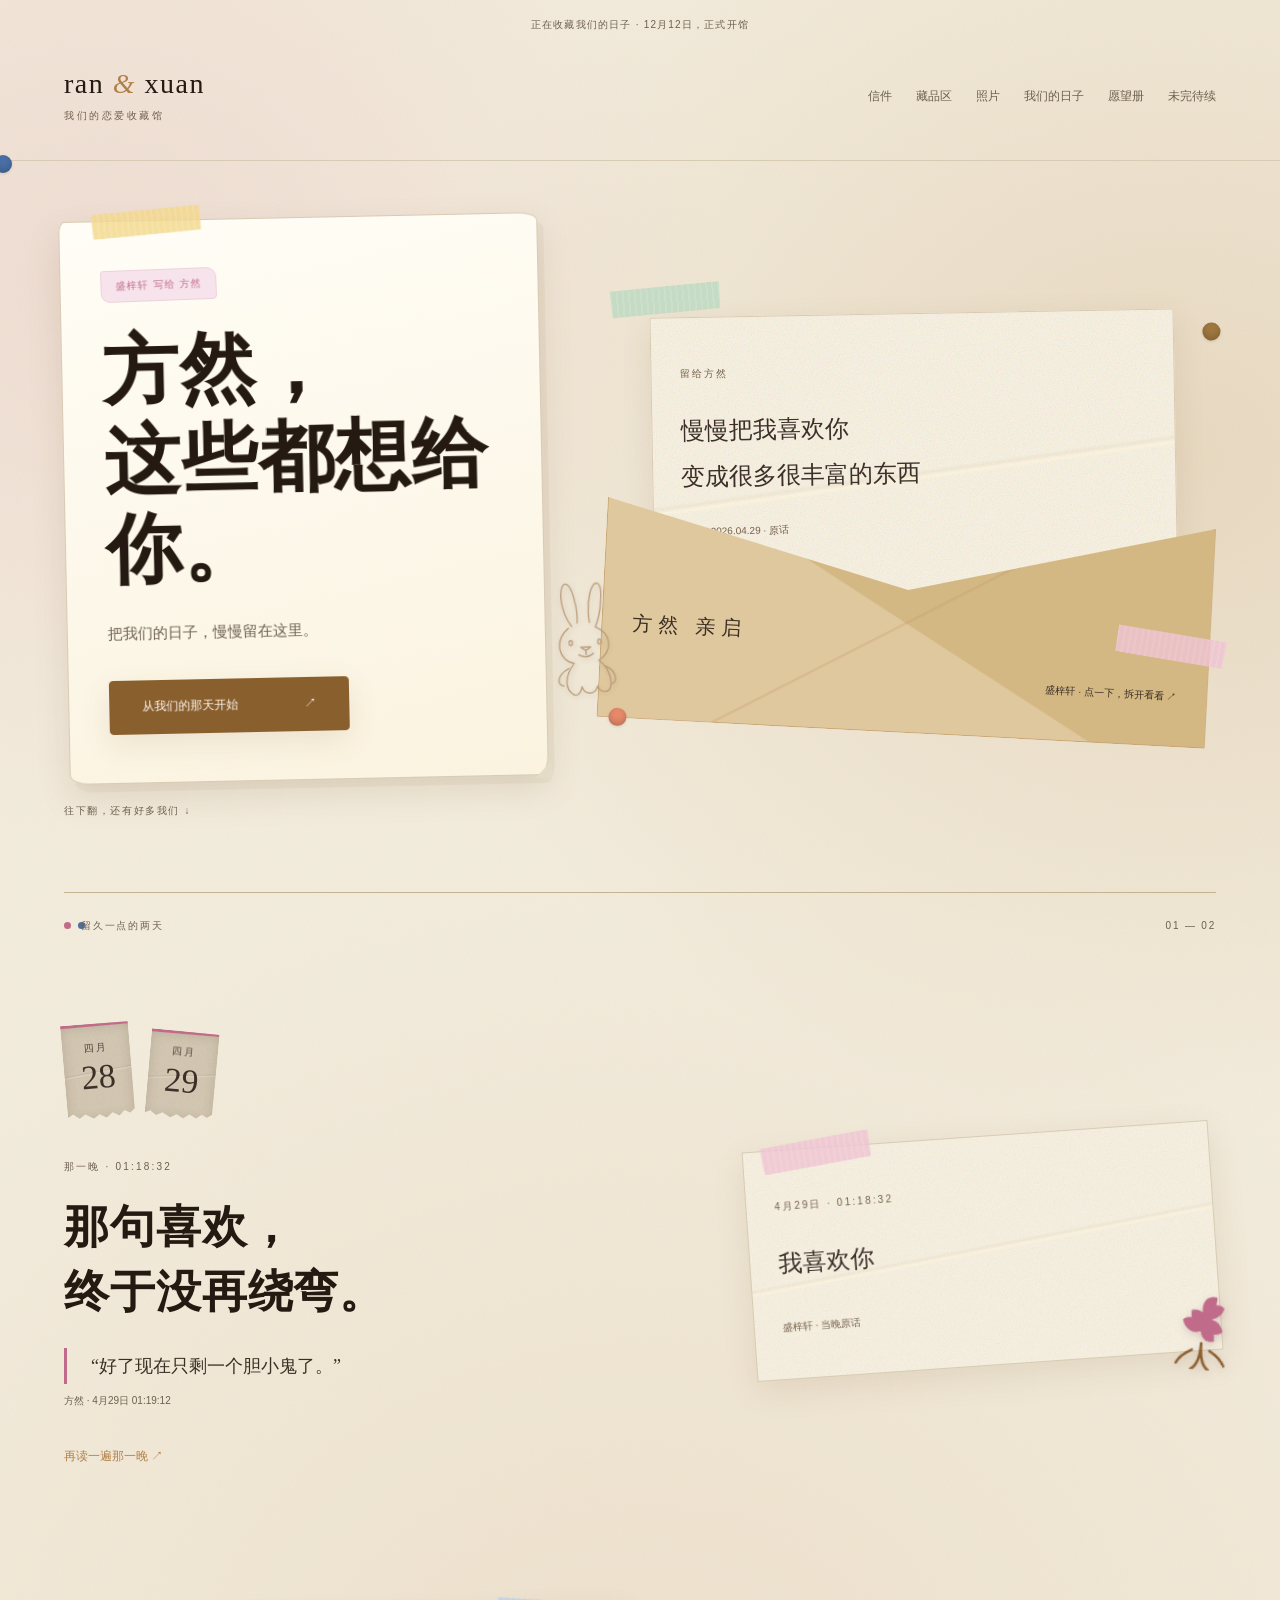
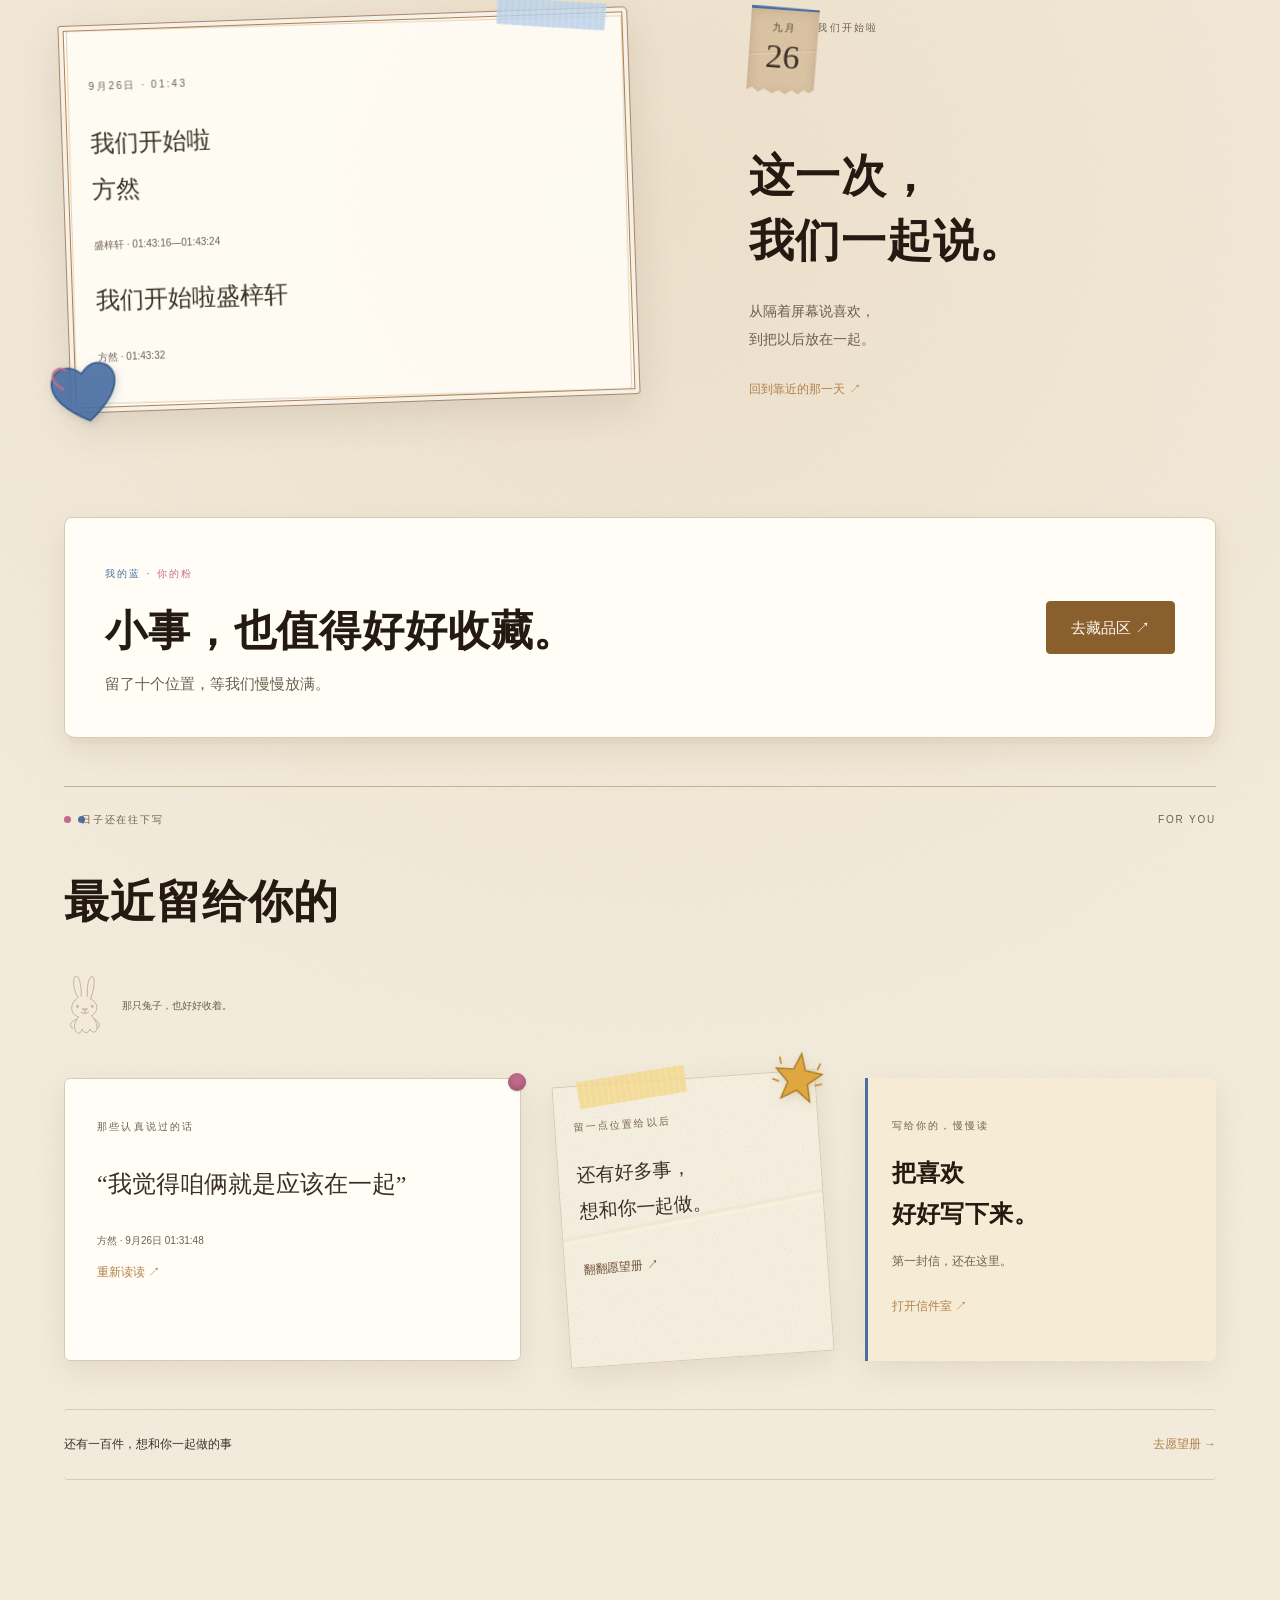
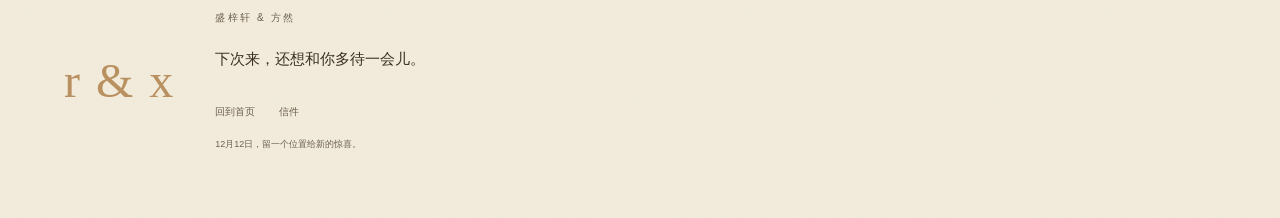
==== commit e5eb5416: "Publish the current lab site. Keep letter-01 through letter-04 (第一封 · 生日快乐, 第二封 · 没有忘记的七天, 第三封 · 今天，" ====
--- a/index.html
+++ b/index.html
@@ -3,4 +3,4 @@
   navigator.serviceWorker.getRegistrations().then(list=>list.forEach(reg=>reg.unregister()));
   if(window.caches) caches.keys().then(keys=>keys.forEach(key=>{ if(key.indexOf('ran-xuan')===0) caches.delete(key); }));
 }
-</script><a class="skip-link" href="#app">跳到正文</a><div class="prototype">正在收藏我们的日子 <span>·</span> 12月12日，正式开馆</div><header class="site-header"><button class="brand" data-route="home" aria-label="ran与xuan，回到首页">ran <i>&</i> xuan<small>我们的恋爱收藏馆</small></button><button id="menu-toggle" aria-expanded="false" aria-controls="main-nav">目录 <span>＋</span></button><nav id="main-nav" class="nav" aria-label="收藏馆导航"><button data-route="letters">信件</button><button data-route="artifacts">藏品区</button><button data-route="photos">照片</button><button data-route="timeline">我们的日子</button><button data-route="wishes">愿望册</button><button data-route="explore">未完待续</button></nav></header><main id="app" tabindex="-1"></main><footer class="museum-footer"><div class="footer-monogram" aria-hidden="true">r & x</div><div class="footer-copy"><span class="eyebrow">盛梓轩 & 方然</span><p>下次来，还想和你多待一会儿。</p><nav aria-label="页脚"><button data-route="home">回到首页</button><button data-route="letters">信件</button><button data-route="manage">管理收藏 ↗</button></nav><small>12月12日，留一个位置给新的惊喜。</small></div></footer><dialog id="lightbox"><img id="photo-full" alt=""><div class="dialog-bar"><span id="photo-caption"></span><button id="close-photo">收好照片</button></div></dialog><script src="content.js"></script><script src="timeline.js"></script><script src="app.js"></script><script src="weekly.js"></script><script src="experience.js"></script><script src="wish100.js"></script><script src="cloud.js"></script><script src="motion.js"></script><script src="artifacts.js"></script><script src="letters-ui.js"></script><script src="photos-ui.js"></script><script src="animation-fix.js"></script><script src="advanced-motion.js"></script></body></html>+</script><a class="skip-link" href="#app">跳到正文</a><div class="prototype">正在收藏我们的日子 <span>·</span> 12月12日，正式开馆</div><header class="site-header"><button class="brand" data-route="home" aria-label="ran与xuan，回到首页">ran <i>&</i> xuan<small>我们的恋爱收藏馆</small></button><button id="menu-toggle" aria-expanded="false" aria-controls="main-nav">目录 <span>＋</span></button><nav id="main-nav" class="nav" aria-label="收藏馆导航"><button data-route="letters">信件</button><button data-route="artifacts">藏品区</button><button data-route="photos">照片</button><button data-route="timeline">我们的日子</button><button data-route="wishes">愿望册</button><button data-route="explore">未完待续</button></nav></header><main id="app" tabindex="-1"></main><footer class="museum-footer"><div class="footer-monogram" aria-hidden="true">r & x</div><div class="footer-copy"><span class="eyebrow">盛梓轩 & 方然</span><p>下次来，还想和你多待一会儿。</p><nav aria-label="页脚"><button data-route="home">回到首页</button><button data-route="letters">信件</button><button data-route="manage" hidden>管理收藏 ↗</button></nav><small>12月12日，留一个位置给新的惊喜。</small></div></footer><dialog id="lightbox"><img id="photo-full" alt=""><div class="dialog-bar"><span id="photo-caption"></span><button id="close-photo">收好照片</button></div></dialog><script src="content.js"></script><script src="timeline.js"></script><script src="app.js"></script><script src="weekly.js"></script><script src="experience.js"></script><script src="wish100.js"></script><script src="cloud.js"></script><script src="editor-nav.js"></script><script src="motion.js"></script><script src="artifacts.js"></script><script src="letters-ui.js"></script><script src="photos-ui.js"></script><script src="animation-fix.js"></script><script src="advanced-motion.js"></script></body></html>
--- a/motion.css
+++ b/motion.css
@@ -21,7 +21,7 @@
   outline-offset:4px;
 }
 
-/* 页面切换过渡 */
+/* 页面切换过渡：由 motion.js 增删 .page-exit / .page-enter */
 #app{
   transition:opacity .35s var(--ease),transform .35s var(--ease);
 }
@@ -67,7 +67,28 @@
   50%{opacity:.5}
 }
 
-/* 无障碍支持 */
+/* 按钮波纹：由 motion.css 单独负责，animation-fix / advanced-motion 不再插入 DOM */
+button:after{
+  content:'';
+  position:absolute;
+  inset:50% 50%;
+  width:0;
+  height:0;
+  border-radius:50%;
+  background:var(--copper);
+  opacity:0;
+  transform:translate(-50%,-50%);
+  pointer-events:none;
+}
+button:active:after{
+  animation:ripple-expand .6s ease-out;
+}
+@keyframes ripple-expand{
+  0%{width:0;height:0;opacity:.5}
+  100%{width:300%;height:300%;opacity:0}
+}
+
+/* 无障碍支持：翻页与波纹在减少动态效果时立刻停 */
 @media(prefers-reduced-motion:reduce){
   *{
     animation-duration:.01ms!important;
@@ -75,4 +96,13 @@
     transition-duration:.01ms!important;
     scroll-behavior:auto!important;
   }
+  #app.page-exit,
+  #app.page-enter{
+    animation:none!important;
+    opacity:1;
+    transform:none;
+  }
+  button:active:after{
+    animation:none!important;
+  }
 }
--- a/ui-shell.css
+++ b/ui-shell.css
@@ -489,6 +489,10 @@
   color: var(--muted);
 }
 
+/* 访客隐藏「管理收藏」；登录后 cloud.js 会写 body[data-editor="1"] 再显示 */
+.museum-footer [data-route="manage"] { display: none; }
+body[data-editor="1"] .museum-footer [data-route="manage"] { display: inline-block; }
+
 /* ===== 页面标题 ===== */
 .page-head {
   margin: var(--space-4) 0 var(--space-6);
@@ -613,11 +617,14 @@
 
 .photo figcaption{color:var(--muted);display:flex;justify-content:space-between;font-size:var(--text-xs);padding-top:var(--space-2);opacity:.8}.upload-box{background:var(--surface);border:1px dashed var(--line);padding:var(--space-5);border-radius:6px}
 
-.vestibule{background:radial-gradient(ellipse at 30% 0,rgba(139,111,79,0.3),transparent 70%);color:var(--ink);display:grid;place-items:center;min-height:500px;padding:var(--space-6)}
-
-.vestibule .doors{border:1px solid var(--line);padding:var(--space-6);background:transparent}
-
+.vestibule{background:var(--paper);color:var(--ink);display:grid;place-items:center;min-height:500px;padding:var(--space-6);position:relative;text-align:center}
+.vestibule:before{display:none}
+.vestibule .eyebrow{color:var(--muted)}
+.vestibule .doors{border:1px solid var(--line);padding:var(--space-6);max-width:680px;background:var(--surface)}
 .vestibule p{color:var(--muted);line-height:var(--leading-relaxed)}
+.vestibule button{border-color:var(--line);color:var(--ink);background:transparent}
+.vestibule.is-lit{background:radial-gradient(ellipse at 50% 8%,rgba(176,128,74,.26),transparent 58%),var(--paper);transition:background .55s ease}
+@media(prefers-reduced-motion:reduce){.vestibule.is-lit{transition:none}}
 
 @media(max-width:768px){
   .letters{gap:var(--space-3)}
--- a/photos-ui.css
+++ b/photos-ui.css
@@ -36,11 +36,8 @@
 }
 
 .photos-head .head-row {
-  display: flex;
-  align-items: flex-end;
-  justify-content: space-between;
-  gap: 24px;
-  flex-wrap: wrap;
+  display: block;
+  max-width: 38em;
 }
 
 .photos-head p {
@@ -73,6 +70,7 @@
 
 /* ---------- 墙面上的相纸 ---------- */
 .gallery--wall {
+  display: block;
   columns: 3;
   column-gap: 30px;
   padding: 0 0 70px;
@@ -106,6 +104,7 @@
 }
 
 .gallery--wall .photo button {
+  position: relative;
   display: block;
   width: 100%;
   padding: 0;
@@ -122,6 +121,31 @@
   height: auto;
   background: #e6d5b7;
   transition: transform .6s ease;
+}
+
+.gallery--wall .photo img.is-missing {
+  min-height: 200px;
+  object-fit: none;
+  visibility: hidden;
+}
+
+.gallery--wall .photo-missing-label,
+.photo-viewer .photo-missing-label {
+  position: absolute;
+  inset: 0;
+  display: grid;
+  place-items: center;
+  padding: 16px;
+  font-size: 13px;
+  letter-spacing: .08em;
+  color: var(--copper-deep, #73513a);
+  pointer-events: none;
+}
+
+.photo-viewer #photo-full.is-missing {
+  min-width: 200px;
+  min-height: 240px;
+  visibility: hidden;
 }
 
 .gallery--wall .photo button:hover img {
@@ -207,6 +231,7 @@
 
 /* 相框直接长在图片上，尺寸由脚本按视口算好，避免空白相纸。 */
 .viewer-frame {
+  position: relative;
   display: flex;
   justify-content: center;
 }
@@ -300,9 +325,8 @@
 @media (max-width: 650px) {
   .photos-head { padding: 14px 0 26px; }
   .photos-head h1 { font-size: clamp(30px, 8.6vw, 40px); }
-  .photos-head .head-row { align-items: flex-start; }
-  .photos-count { padding: 0; border: 0; letter-spacing: .12em; }
-  .gallery--wall { columns: 2; column-gap: 15px; padding-bottom: 52px; }
+  .photos-head .head-row { max-width: none; }
+  .gallery--wall { display: block; columns: 2; column-gap: 15px; padding-bottom: 52px; }
   .gallery--wall .photo {
     margin-bottom: 16px;
     padding: 8px 8px 0;
@@ -335,3 +359,40 @@
   .gallery--wall .photo { transform: none; transition: none; }
   .gallery--wall .photo img { transition: none; }
 }
+
+/* 看图器动效专项：只用透明度和极小位移，不改字体、遮罩颜色或柜体。 */
+#lightbox.photo-viewer.viewer-opening {
+  animation: photo-viewer-in 220ms cubic-bezier(.2,.7,.3,1) both;
+}
+#lightbox.photo-viewer.viewer-opening::backdrop {
+  animation: photo-veil-in 220ms ease-out both;
+}
+#lightbox.photo-viewer.viewer-closing {
+  animation: photo-viewer-out 160ms ease-in both;
+}
+#lightbox.photo-viewer.viewer-closing::backdrop {
+  animation: photo-veil-out 160ms ease-in both;
+}
+@keyframes photo-viewer-in {
+  from { opacity: 0; transform: translateY(6px); }
+  to { opacity: 1; transform: none; }
+}
+@keyframes photo-viewer-out {
+  from { opacity: 1; transform: none; }
+  to { opacity: 0; transform: translateY(4px); }
+}
+@keyframes photo-veil-in { from { opacity: 0; } to { opacity: 1; } }
+@keyframes photo-veil-out { from { opacity: 1; } to { opacity: 0; } }
+@media (prefers-reduced-motion: reduce) {
+  #lightbox.photo-viewer,
+  #lightbox.photo-viewer::backdrop,
+  #lightbox.photo-viewer *,
+  #lightbox.photo-viewer *::before,
+  #lightbox.photo-viewer *::after {
+    animation: none !important;
+    transition: none !important;
+  }
+  #lightbox.photo-viewer { transform: none !important; opacity: 1 !important; }
+  .gallery--wall .photo:hover { transform: none !important; }
+  .gallery--wall .photo button:hover img { transform: none !important; }
+}
--- a/advanced-animations.css
+++ b/advanced-animations.css
@@ -1,91 +1,29 @@
-/* 高级动画增强系统 - 让每个元素都动起来 */
+/* 高级动画（实验版 2026-11-17 收束）
+ * 已收掉循环的粒子、鼠标光晕、扫光、星光，以及标签/纸张/页脚照片等无限摇摆。
+ * 静止姿态（日期标签、信纸的固定旋转）仍由 materials / ui-shell 负责。
+ * 按钮波纹改由 motion.css 负责；看图器动效仍只在 photos-ui，这里不叠加。
+ */
 :root { --ease-spring: cubic-bezier(0.34, 1.56, 0.64, 1); }
 
-/* ========== 鼠标跟随光晕 ========== */
+/* 鼠标光晕：关掉，避免浅底上漂一层光斑 */
 body:before {
-  content: '';
-  position: fixed;
-  width: 300px;
-  height: 300px;
-  border-radius: 50%;
-  background: radial-gradient(circle, rgba(199, 160, 123, 0.15), transparent 70%);
-  pointer-events: none;
-  z-index: 9999;
-  opacity: 0;
-  transition: opacity 0.3s;
-  mix-blend-mode: screen;
+  content: none;
+  display: none;
 }
 
-/* ========== 背景粒子漂浮 ========== */
-.particle-bg {
-  position: fixed;
-  inset: 0;
-  pointer-events: none;
-  z-index: 0;
-  overflow: hidden;
+/* 背景粒子：不再生成，样式仅作兜底隐藏 */
+.particle-bg,
+.particle {
+  display: none !important;
+  animation: none !important;
 }
 
-.particle {
-  position: absolute;
-  width: 4px;
-  height: 4px;
-  background: var(--copper);
-  border-radius: 50%;
-  opacity: 0.3;
-  animation: particle-float 20s linear infinite;
+/* 日期标签：去掉无限摇摆，保留原有固定旋转 */
+.date-tag {
+  animation: none;
 }
 
-.particle:nth-child(1) { left: 10%; animation-delay: 0s; }
-.particle:nth-child(2) { left: 20%; animation-delay: 2s; }
-.particle:nth-child(3) { left: 30%; animation-delay: 4s; }
-.particle:nth-child(4) { left: 40%; animation-delay: 6s; }
-.particle:nth-child(5) { left: 50%; animation-delay: 8s; }
-.particle:nth-child(6) { left: 60%; animation-delay: 10s; }
-.particle:nth-child(7) { left: 70%; animation-delay: 12s; }
-.particle:nth-child(8) { left: 80%; animation-delay: 14s; }
-.particle:nth-child(9) { left: 90%; animation-delay: 16s; }
-
-@keyframes particle-float {
-  0% {
-    transform: translateY(100vh) translateX(0) scale(0);
-    opacity: 0;
-  }
-  10% {
-    opacity: 0.3;
-  }
-  90% {
-    opacity: 0.3;
-  }
-  100% {
-    transform: translateY(-100px) translateX(100px) scale(1);
-    opacity: 0;
-  }
-}
-
-/* ========== 日期标签增强动画 ========== */
-.date-tag {
-  animation: tag-sway 3s ease-in-out infinite;
-  transition: transform 0.5s var(--ease-spring);
-}
-
-.date-tag:hover {
-  transform: rotate(0deg) scale(1.1) !important;
-  animation: tag-wiggle 0.6s ease-in-out;
-}
-
-@keyframes tag-sway {
-  0%, 100% { transform: rotate(-5deg) translateY(0); }
-  50% { transform: rotate(-3deg) translateY(-3px); }
-}
-
-@keyframes tag-wiggle {
-  0%, 100% { transform: rotate(0deg) scale(1.1); }
-  25% { transform: rotate(-8deg) scale(1.15); }
-  50% { transform: rotate(8deg) scale(1.15); }
-  75% { transform: rotate(-5deg) scale(1.12); }
-}
-
-/* ========== 引用文字打字机效果（特殊标记） ========== */
+/* 引用打字机（仅在显式标记时用，一次性） */
 .typewriter {
   overflow: hidden;
   white-space: nowrap;
@@ -98,318 +36,109 @@
   to { width: 100%; }
 }
 
-/* ========== 纸张褶皱动画 ========== */
+/* 纸张：去掉循环褶皱，固定旋转留给 ui-shell */
 .paper-note,
 .envelope-paper {
-  position: relative;
-  animation: paper-flutter 5s ease-in-out infinite;
+  animation: none;
 }
 
-@keyframes paper-flutter {
-  0%, 100% {
-    box-shadow: 0 15px 40px #0003;
-    transform: rotate(-4deg);
-  }
-  50% {
-    box-shadow: 0 18px 45px #0004;
-    transform: rotate(-3.5deg) translateY(-2px);
-  }
+/* 兔子图标：去掉循环跳跃 */
+.rabbit-mark,
+.kept-object img {
+  animation: none;
 }
 
-/* ========== 兔子图标跳跃 ========== */
-.rabbit-mark,
-.kept-object img {
-  animation: rabbit-bounce 2s ease-in-out infinite;
-  transition: transform 0.3s var(--ease-spring);
+/* 眉标：去掉循环闪烁，避免字距来回跳动 */
+.eyebrow {
+  animation: none;
 }
 
-.rabbit-mark:hover,
-.kept-object img:hover {
-  animation: rabbit-excited 0.8s ease-in-out;
-}
-
-@keyframes rabbit-bounce {
-  0%, 100% { transform: translateY(0); }
-  50% { transform: translateY(-8px); }
-}
-
-@keyframes rabbit-excited {
-  0%, 100% { transform: translateY(0) scale(1); }
-  25% { transform: translateY(-15px) scale(1.1) rotate(-10deg); }
-  50% { transform: translateY(-5px) scale(1.15) rotate(10deg); }
-  75% { transform: translateY(-12px) scale(1.08) rotate(-5deg); }
-}
-
-/* ========== 眉标闪烁 ========== */
-.eyebrow {
-  position: relative;
-  animation: eyebrow-pulse 4s ease-in-out infinite;
-}
-
-@keyframes eyebrow-pulse {
-  0%, 100% { opacity: 1; letter-spacing: 0.2em; }
-  50% { opacity: 0.7; letter-spacing: 0.25em; }
-}
-
-/* ========== 标题文字 ========== */
-/* 不再添加微光 text-shadow：在浅底上任何光晕/白影都会降低深色文字的对比度与可读性 */
+/* 标题：浅底上不加光晕 */
 h1, h2 {
   text-shadow: none;
 }
 
-/* ========== 边框光晕扫描 ========== */
-.letter-row,
-.photo,
-.wish-page {
-  position: relative;
-  overflow: hidden;
-}
-
+/* 扫光：从信件行、照片、愿望页上拿掉，也不再为扫光裁切溢出 */
 .letter-row:after,
 .photo:after,
 .wish-page:after {
-  content: '';
-  position: absolute;
-  top: -50%;
-  left: -50%;
-  width: 200%;
-  height: 200%;
-  background: linear-gradient(
-    45deg,
-    transparent 30%,
-    rgba(199, 160, 123, 0.1) 50%,
-    transparent 70%
-  );
-  animation: scan-light 6s linear infinite;
-  pointer-events: none;
+  content: none;
+  display: none;
+  animation: none;
 }
 
-@keyframes scan-light {
-  0% { transform: translateX(-100%) translateY(-100%) rotate(45deg); }
-  100% { transform: translateX(100%) translateY(100%) rotate(45deg); }
+/* 输入框：不加循环光效，焦点样式由 motion / materials 负责 */
+input:focus,
+textarea:focus {
+  animation: none;
 }
 
-/* ========== 输入框聚焦光效 ========== */
-input:focus,
-textarea:focus {
-  animation: input-glow 2s ease-in-out infinite;
-  box-shadow: 0 0 0 3px rgba(199, 160, 123, 0.2);
-}
-
-@keyframes input-glow {
-  0%, 100% { box-shadow: 0 0 0 3px rgba(199, 160, 123, 0.2); }
-  50% { box-shadow: 0 0 0 5px rgba(199, 160, 123, 0.4); }
-}
-
-/* ========== 页脚照片摇摆 ========== */
+/* 页脚照片：保留轻微固定倾斜，不再循环摇摆或旋转 */
 .footer-photo {
-  animation: photo-sway 4s ease-in-out infinite;
-  transition: transform 0.5s var(--ease-spring);
+  transform: rotate(-5deg);
+  animation: none;
+  transition: transform 0.4s var(--ease-spring);
 }
 
 .footer-photo:hover {
-  animation: photo-spin 1s ease-out;
+  animation: none;
+  transform: rotate(-2deg);
 }
 
-@keyframes photo-sway {
-  0%, 100% { transform: rotate(-5deg); }
-  50% { transform: rotate(-3deg) scale(1.02); }
+/* 信件正文不再用模糊淡入，避免动画未跑完时字看不清 */
+.reader p {
+  animation: none;
+  opacity: 1;
+  filter: none;
+  transform: none;
 }
 
-@keyframes photo-spin {
-  0% { transform: rotate(-5deg) scale(1); }
-  50% { transform: rotate(10deg) scale(1.1); }
-  100% { transform: rotate(-5deg) scale(1); }
+/* 引用块：关掉循环扫光 */
+blockquote:before {
+  content: none;
+  animation: none;
 }
 
-/* ========== 段落字符逐个淡入 ========== */
-.reader p {
-  animation: text-reveal 1.2s ease-out both;
-}
-
-.reader p:nth-child(2) { animation-delay: 0.1s; }
-.reader p:nth-child(3) { animation-delay: 0.2s; }
-.reader p:nth-child(4) { animation-delay: 0.3s; }
-.reader p:nth-child(5) { animation-delay: 0.4s; }
-
-@keyframes text-reveal {
-  from {
-    opacity: 0;
-    filter: blur(10px);
-    transform: translateY(20px);
-  }
-  to {
-    opacity: 1;
-    filter: blur(0);
-    transform: translateY(0);
-  }
-}
-
-/* ========== 按钮涟漪扩散增强 ========== */
-button:after {
-  content: '';
-  position: absolute;
-  inset: 50% 50%;
-  width: 0;
-  height: 0;
-  border-radius: 50%;
-  background: var(--copper);
-  opacity: 0;
-  transform: translate(-50%, -50%);
-  pointer-events: none;
-}
-
-button:active:after {
-  animation: ripple-expand 0.6s ease-out;
-}
-
-@keyframes ripple-expand {
-  0% {
-    width: 0;
-    height: 0;
-    opacity: 0.5;
-  }
-  100% {
-    width: 300%;
-    height: 300%;
-    opacity: 0;
-  }
-}
-
-/* ========== 引用块闪光效果 ========== */
-blockquote {
-  position: relative;
-  overflow: hidden;
-}
-
-blockquote:before {
-  content: '';
-  position: absolute;
-  top: 0;
-  left: -100%;
-  width: 100%;
-  height: 100%;
-  background: linear-gradient(
-    90deg,
-    transparent,
-    rgba(255, 255, 255, 0.1),
-    transparent
-  );
-  animation: quote-shine 5s ease-in-out infinite;
-}
-
-@keyframes quote-shine {
-  0%, 100% { left: -100%; }
-  50% { left: 100%; }
-}
-
-/* ========== 图标旋转反馈 ========== */
+/* 主按钮箭头：悬停时轻轻挪一下即可，不要循环跳舞 */
 .primary span,
 .future-link span:last-child {
   display: inline-block;
-  transition: transform 0.4s var(--ease-spring);
+  transition: transform 0.3s ease;
 }
 
 .primary:hover span,
 .future-link:hover span:last-child {
-  animation: arrow-dance 0.8s ease-in-out infinite;
+  animation: none;
+  transform: translateX(3px);
 }
 
-@keyframes arrow-dance {
-  0%, 100% { transform: translateX(0); }
-  50% { transform: translateX(6px); }
+/* 品牌标识：关掉循环脉冲圈 */
+.brand:before {
+  content: none;
+  animation: none;
 }
 
-/* ========== 品牌标识脉冲 ========== */
-.brand {
-  position: relative;
+/* 时间线竖线：关掉循环呼吸光晕 */
+.day-results:before {
+  animation: none;
 }
 
-.brand:before {
-  content: '';
-  position: absolute;
-  inset: -10px;
-  border: 2px solid var(--copper);
-  border-radius: 50%;
-  opacity: 0;
-  animation: brand-pulse 3s ease-out infinite;
+/* 场景卡片：关掉循环 3D 摇摆 */
+.scene-content {
+  animation: none;
 }
 
-@keyframes brand-pulse {
-  0% {
-    opacity: 0;
-    transform: scale(0.8);
-  }
-  50% {
-    opacity: 0.3;
-    transform: scale(1.2);
-  }
-  100% {
-    opacity: 0;
-    transform: scale(1.5);
-  }
+/* 小纸条：去掉循环扭动，固定旋转留给 experience.css */
+.little-note {
+  animation: none;
 }
 
-/* ========== 时间线竖线呼吸 ========== */
-.day-results:before {
-  animation: timeline-glow 4s ease-in-out infinite;
+/* 导航下划线：不再循环起伏 */
+.nav button:before {
+  animation: none;
 }
 
-@keyframes timeline-glow {
-  0%, 100% {
-    opacity: 1;
-    box-shadow: 0 0 10px var(--copper);
-  }
-  50% {
-    opacity: 0.6;
-    box-shadow: 0 0 20px var(--copper);
-  }
-}
-
-/* ========== 场景内容卡片倾斜摇摆 ========== */
-.scene-content {
-  animation: card-tilt 6s ease-in-out infinite;
-}
-
-@keyframes card-tilt {
-  0%, 100% { transform: perspective(1000px) rotateY(0deg); }
-  50% { transform: perspective(1000px) rotateY(2deg); }
-}
-
-/* ========== 小纸条旋转 ========== */
-.little-note {
-  animation: note-wiggle 5s ease-in-out infinite;
-  transition: transform 0.6s var(--ease-spring);
-}
-
-.little-note:hover {
-  animation: note-spin 1.2s var(--ease-spring);
-}
-
-@keyframes note-wiggle {
-  0%, 100% { transform: rotate(-3deg); }
-  50% { transform: rotate(1deg); }
-}
-
-@keyframes note-spin {
-  0% { transform: rotate(-3deg) scale(1); }
-  25% { transform: rotate(15deg) scale(1.05); }
-  50% { transform: rotate(-10deg) scale(1.1); }
-  75% { transform: rotate(8deg) scale(1.05); }
-  100% { transform: rotate(1deg) scale(1); }
-}
-
-/* ========== 导航栏下划线波浪 ========== */
-.nav button:before {
-  animation: underline-wave 2s ease-in-out infinite;
-}
-
-@keyframes underline-wave {
-  0%, 100% { height: 2px; }
-  50% { height: 3px; }
-}
-
-/* ========== 加载骨架屏 ========== */
+/* 加载骨架仍可使用（一次性等待状态，不是装饰循环） */
 .skeleton {
   background: linear-gradient(
     90deg,
@@ -427,88 +156,43 @@
   100% { background-position: -200% 0; }
 }
 
-/* ========== 星光闪烁装饰 ========== */
-.sparkle {
-  position: relative;
+/* 星光装饰：不再给标题加闪星 */
+.sparkle:before,
+.sparkle:after {
+  content: none;
+  display: none;
+  animation: none;
 }
 
-.sparkle:before,
-.sparkle:after {
-  content: '✦';
-  position: absolute;
-  color: var(--copper);
-  font-size: 12px;
-  opacity: 0;
-  animation: sparkle-twinkle 3s ease-in-out infinite;
+/* 视差位移已停用 */
+.parallax-slow,
+.parallax-fast {
+  transform: none;
 }
 
-.sparkle:before {
-  top: -10px;
-  right: -10px;
-  animation-delay: 0s;
-}
-
-.sparkle:after {
-  bottom: -10px;
-  left: -10px;
-  animation-delay: 1.5s;
-}
-
-@keyframes sparkle-twinkle {
-  0%, 100% {
-    opacity: 0;
-    transform: scale(0) rotate(0deg);
-  }
-  50% {
-    opacity: 1;
-    transform: scale(1) rotate(180deg);
-  }
-}
-
-/* ========== 视差滚动效果 ========== */
-.parallax-slow {
-  transform: translateY(calc(var(--scroll) * -0.3px));
-}
-
-.parallax-fast {
-  transform: translateY(calc(var(--scroll) * -0.6px));
-}
-
-/* ========== 悬停放大镜效果 ========== */
-.photo img {
-  transition: transform 0.6s var(--ease-spring);
-  transform-origin: center center;
-}
-
-.photo:hover img {
-  transform: scale(1.15) rotate(3deg);
-  cursor: zoom-in;
-}
-
-/* ========== 表单元素脉冲边框 ========== */
+/* 表单焦点：关掉循环描边脉冲 */
 input:focus,
 textarea:focus,
 select:focus {
-  animation: border-pulse 2s ease-in-out infinite;
+  animation: none;
 }
 
-@keyframes border-pulse {
-  0%, 100% {
-    border-color: var(--line);
-    box-shadow: 0 0 0 0 rgba(199, 160, 123, 0);
-  }
-  50% {
-    border-color: var(--copper);
-    box-shadow: 0 0 0 4px rgba(199, 160, 123, 0.2);
-  }
-}
-
-/* ========== 减少动态效果模式 ========== */
+/* 减少动态效果：本层残留动画一律停掉 */
 @media (prefers-reduced-motion: reduce) {
-  *,
-  *:before,
-  *:after {
+  .typewriter,
+  .skeleton,
+  .footer-photo,
+  .primary span,
+  .future-link span:last-child {
     animation: none !important;
     transition: none !important;
   }
+  .footer-photo,
+  .footer-photo:hover {
+    transform: rotate(-5deg);
+  }
+  .primary:hover span,
+  .future-link:hover span:last-child {
+    transform: none;
+  }
 }
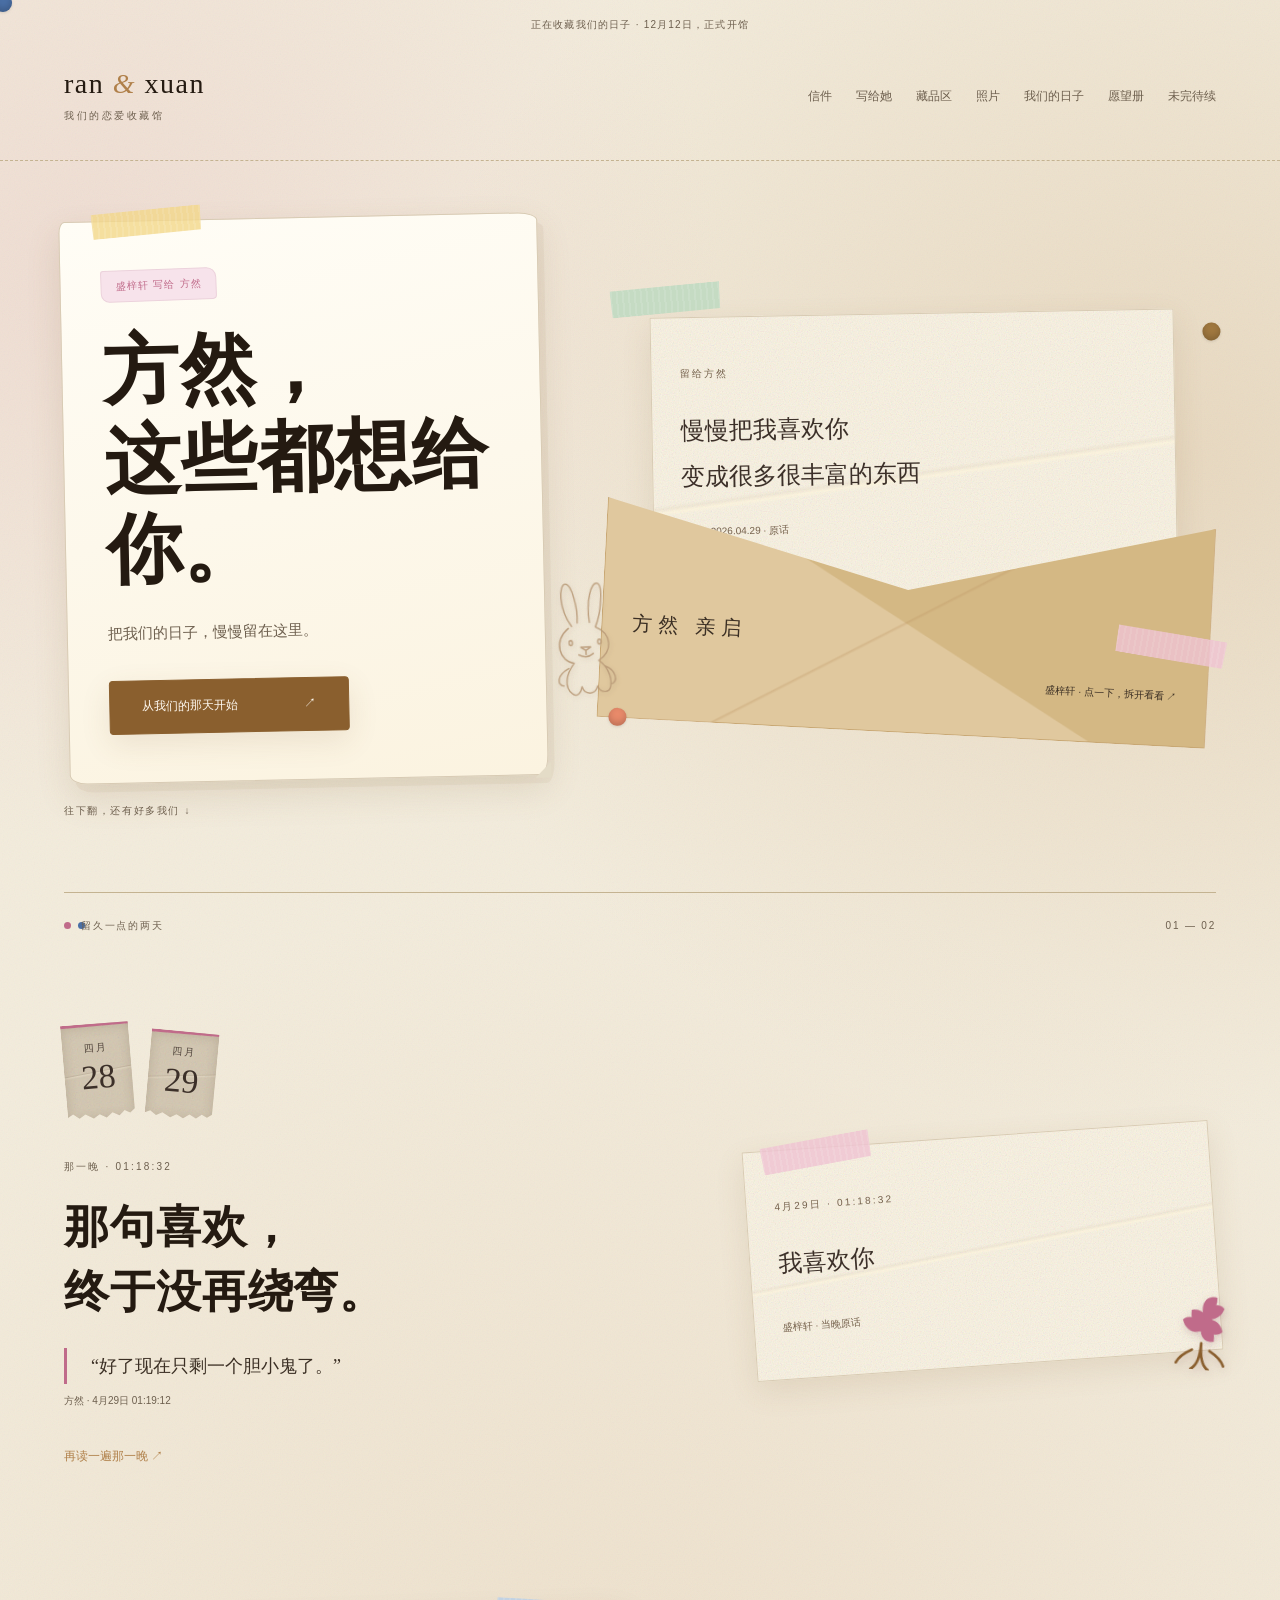
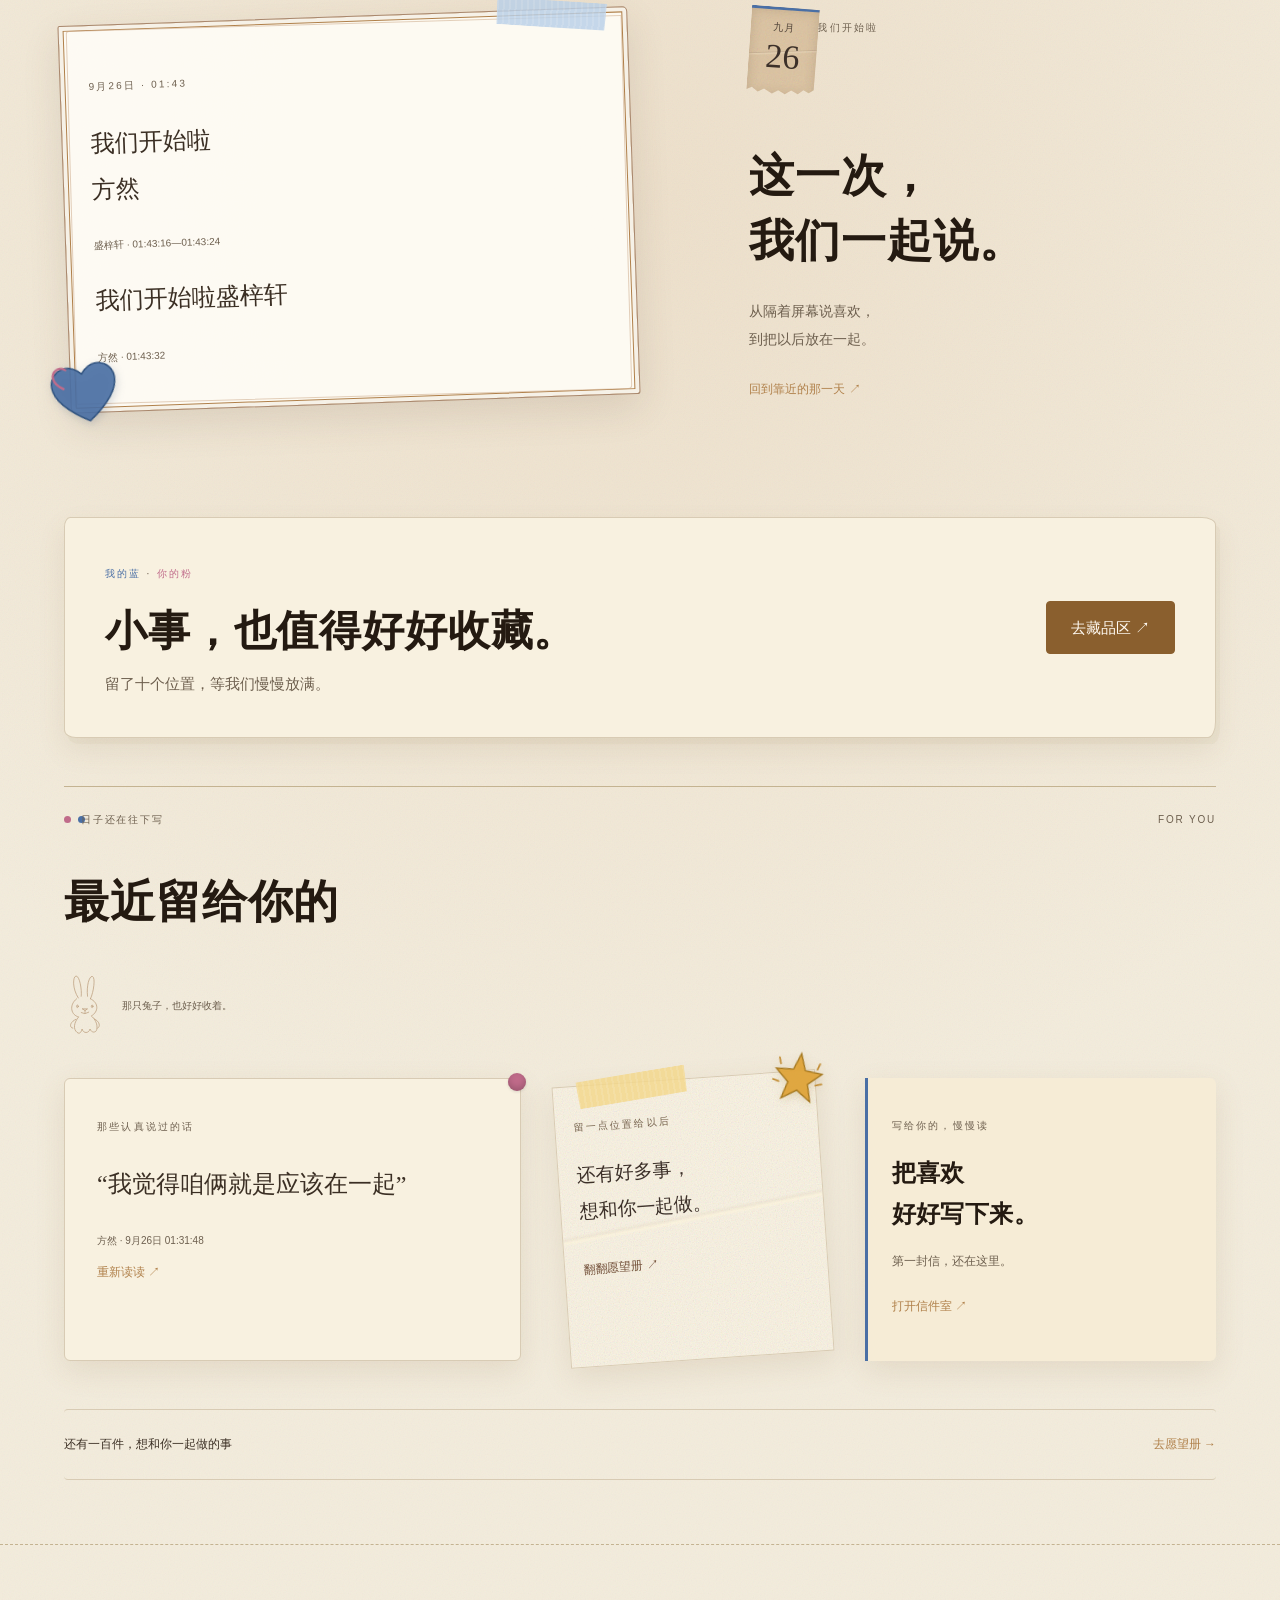
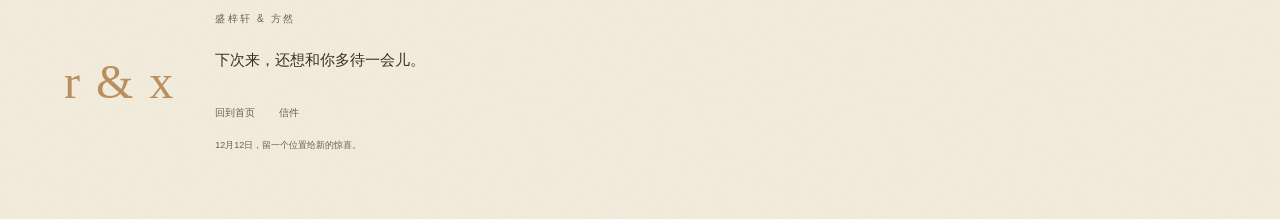
==== commit 6fe7949c: "Publish the rice-paper palette, warm keepsakes, and the empty 「写给她」 room. Letters and photo derivati" ====
--- a/index.html
+++ b/index.html
@@ -1,6 +1,6 @@
-<!doctype html><html lang="zh-CN"><head><meta charset="utf-8"><meta name="viewport" content="width=device-width,initial-scale=1"><meta name="robots" content="noindex,nofollow"><title>ran与xuan · 私人收藏馆</title><link rel="stylesheet" href="style.css"><link rel="stylesheet" href="experience.css"><link rel="stylesheet" href="frames.css"><link rel="stylesheet" href="weekly.css"><link rel="stylesheet" href="motion.css"><link rel="stylesheet" href="materials.css"><link rel="stylesheet" href="ui-shell.css"><link rel="stylesheet" href="artifacts.css"><link rel="stylesheet" href="wish-ui.css"><link rel="stylesheet" href="letters-ui.css"><link rel="stylesheet" href="photos-ui.css"><link rel="stylesheet" href="advanced-animations.css"></head><body><script>
+<!doctype html><html lang="zh-CN"><head><meta charset="utf-8"><meta name="viewport" content="width=device-width,initial-scale=1"><meta name="robots" content="noindex,nofollow"><title>ran与xuan · 私人收藏馆</title><link rel="stylesheet" href="style.css"><link rel="stylesheet" href="experience.css"><link rel="stylesheet" href="frames.css"><link rel="stylesheet" href="weekly.css"><link rel="stylesheet" href="motion.css"><link rel="stylesheet" href="materials.css"><link rel="stylesheet" href="ui-shell.css"><link rel="stylesheet" href="artifacts.css"><link rel="stylesheet" href="wish-ui.css"><link rel="stylesheet" href="letters-ui.css"><link rel="stylesheet" href="notes-for-her.css"><link rel="stylesheet" href="photos-ui.css"><link rel="stylesheet" href="advanced-animations.css"><link rel="stylesheet" href="palette-unify-20261117.css"><link rel="stylesheet" href="warm-keepsake-20261117.css"></head><body><script>
 if('serviceWorker' in navigator){
   navigator.serviceWorker.getRegistrations().then(list=>list.forEach(reg=>reg.unregister()));
   if(window.caches) caches.keys().then(keys=>keys.forEach(key=>{ if(key.indexOf('ran-xuan')===0) caches.delete(key); }));
 }
-</script><a class="skip-link" href="#app">跳到正文</a><div class="prototype">正在收藏我们的日子 <span>·</span> 12月12日，正式开馆</div><header class="site-header"><button class="brand" data-route="home" aria-label="ran与xuan，回到首页">ran <i>&</i> xuan<small>我们的恋爱收藏馆</small></button><button id="menu-toggle" aria-expanded="false" aria-controls="main-nav">目录 <span>＋</span></button><nav id="main-nav" class="nav" aria-label="收藏馆导航"><button data-route="letters">信件</button><button data-route="artifacts">藏品区</button><button data-route="photos">照片</button><button data-route="timeline">我们的日子</button><button data-route="wishes">愿望册</button><button data-route="explore">未完待续</button></nav></header><main id="app" tabindex="-1"></main><footer class="museum-footer"><div class="footer-monogram" aria-hidden="true">r & x</div><div class="footer-copy"><span class="eyebrow">盛梓轩 & 方然</span><p>下次来，还想和你多待一会儿。</p><nav aria-label="页脚"><button data-route="home">回到首页</button><button data-route="letters">信件</button><button data-route="manage" hidden>管理收藏 ↗</button></nav><small>12月12日，留一个位置给新的惊喜。</small></div></footer><dialog id="lightbox"><img id="photo-full" alt=""><div class="dialog-bar"><span id="photo-caption"></span><button id="close-photo">收好照片</button></div></dialog><script src="content.js"></script><script src="timeline.js"></script><script src="app.js"></script><script src="weekly.js"></script><script src="experience.js"></script><script src="wish100.js"></script><script src="cloud.js"></script><script src="editor-nav.js"></script><script src="motion.js"></script><script src="artifacts.js"></script><script src="letters-ui.js"></script><script src="photos-ui.js"></script><script src="animation-fix.js"></script><script src="advanced-motion.js"></script></body></html>+</script><a class="skip-link" href="#app">跳到正文</a><div class="prototype">正在收藏我们的日子 <span>·</span> 12月12日，正式开馆</div><header class="site-header"><button class="brand" data-route="home" aria-label="ran与xuan，回到首页">ran <i>&</i> xuan<small>我们的恋爱收藏馆</small></button><button id="menu-toggle" aria-expanded="false" aria-controls="main-nav">目录 <span>＋</span></button><nav id="main-nav" class="nav" aria-label="收藏馆导航"><button data-route="letters">信件</button><button data-route="for-her">写给她</button><button data-route="artifacts">藏品区</button><button data-route="photos">照片</button><button data-route="timeline">我们的日子</button><button data-route="wishes">愿望册</button><button data-route="explore">未完待续</button></nav></header><main id="app" tabindex="-1"></main><footer class="museum-footer"><div class="footer-monogram" aria-hidden="true">r & x</div><div class="footer-copy"><span class="eyebrow">盛梓轩 & 方然</span><p>下次来，还想和你多待一会儿。</p><nav aria-label="页脚"><button data-route="home">回到首页</button><button data-route="letters">信件</button><button data-route="manage" hidden>管理收藏 ↗</button></nav><small>12月12日，留一个位置给新的惊喜。</small></div></footer><dialog id="lightbox"><img id="photo-full" alt=""><div class="dialog-bar"><span id="photo-caption"></span><button id="close-photo">收好照片</button></div></dialog><script src="content.js"></script><script src="timeline.js"></script><script src="app.js"></script><script src="weekly.js"></script><script src="experience.js"></script><script src="wish100.js"></script><script src="cloud.js"></script><script src="editor-nav.js"></script><script src="motion.js"></script><script src="artifacts.js"></script><script src="letters-ui.js"></script><script src="notes-for-her.js"></script><script src="photos-ui.js"></script><script src="animation-fix.js"></script><script src="advanced-motion.js"></script></body></html>
--- a/weekly.css
+++ b/weekly.css
@@ -4,7 +4,7 @@
 /* 标题区域优化 */
 .time-intro{min-height:0;padding:var(--space-6) 0 var(--space-8);border-radius:0;border:0;box-shadow:none;background:transparent}
 .time-intro h1{font-size:clamp(44px,5.5vw,68px);line-height:1.4;letter-spacing:.02em;font-weight:700;color:#241d15;font-family:"Microsoft YaHei","PingFang SC",sans-serif}
-.time-intro h1 span{font-weight:700;color:#241d15;font-style:normal;border-bottom:3px solid #c06b8a;padding-bottom:2px}
+.time-intro h1 span{font-weight:700;color:var(--ink-strong);font-style:normal;border-bottom:2px solid var(--copper);padding-bottom:2px}
 .time-intro p{font-size:var(--text-base);line-height:var(--leading-relaxed);color:var(--muted);max-width:48em}
 .time-intro:before{content:none}
 .time-intro:after{content:none}
--- a/motion.css
+++ b/motion.css
@@ -21,20 +21,38 @@
   outline-offset:4px;
 }
 
-/* 页面切换过渡：由 motion.js 增删 .page-exit / .page-enter */
+/* 页面切换过渡：由 motion.js 增删 .page-exit / .page-enter
+   米纸浅底上只做短位移，不再缩放。#app.reveal 的 arrive 动画关掉，
+   避免每次 render 都重播，并和 page-enter 叠在一起。 */
 #app{
   transition:opacity .35s var(--ease),transform .35s var(--ease);
 }
+#app.reveal{
+  animation:none;
+}
 #app.page-exit{
   opacity:0;
-  transform:translateY(-12px) scale(.99);
+  transform:translateY(-8px);
 }
 #app.page-enter{
   animation:page-enter .45s var(--ease-out) both;
 }
 
 @keyframes page-enter{
-  from{opacity:0;transform:translateY(8px) scale(.98)}
+  from{opacity:0;transform:translateY(6px)}
+  to{opacity:1;transform:none}
+}
+
+/* 「写给她」异步换上便条时，若翻页入场已结束，再轻轻落一次；写、改、删不重播 */
+#app.paper-arrive > .for-her-head,
+#app.paper-arrive > .for-her-toolbar,
+#app.paper-arrive > .for-her-empty,
+#app.paper-arrive > .for-her-list,
+#app.paper-arrive > .for-her-editor{
+  animation:paper-arrive .22s var(--ease-out) both;
+}
+@keyframes paper-arrive{
+  from{opacity:0;transform:translateY(6px)}
   to{opacity:1;transform:none}
 }
 
@@ -97,7 +115,12 @@
     scroll-behavior:auto!important;
   }
   #app.page-exit,
-  #app.page-enter{
+  #app.page-enter,
+  #app.paper-arrive > .for-her-head,
+  #app.paper-arrive > .for-her-toolbar,
+  #app.paper-arrive > .for-her-empty,
+  #app.paper-arrive > .for-her-list,
+  #app.paper-arrive > .for-her-editor{
     animation:none!important;
     opacity:1;
     transform:none;
--- a/materials.css
+++ b/materials.css
@@ -5,7 +5,7 @@
   /* ===== 手账剪贴簿配色系统（米纸底 + 胶带 + 贴纸 + 涂鸦） ===== */
   /* 背景色 - 手账米纸，带一点旧纸张的暖与斑驳 */
   --bg: #f3ecdc;              /* 主背景：手账米纸 */
-  --surface: #fffdf5;          /* 卡片背景：贴纸/便签的白 */
+  --surface: #f8f1e0;          /* 卡片背景：暖纸，避免大块冷白 */
   --paper: #faf3e2;            /* 纸张：牛皮纸内页 */
   --surface-warm: #f6ecd6;     /* 暖杏卡面 */
 
--- a/ui-shell.css
+++ b/ui-shell.css
@@ -656,7 +656,7 @@
 
 /* Shared interior components retain their content-specific layouts. */
 body[data-room=timeline],body[data-room=wishes],body[data-room=manage]{background:radial-gradient(ellipse 75% 900px at 0 600px,rgba(200,160,120,0.10),transparent 90%),radial-gradient(ellipse 60% 900px at 100% 1600px,rgba(220,170,150,0.10),transparent 90%),var(--bg)}
-.time-intro,.month-chapter,.scene-content,.scene-content.paper,.scene-content.ink,.wish-head,.wish-book,.wish-page,.wish-card,.empty-days,.confession-invitation,.september-invitation{background:var(--surface);color:var(--ink);border-color:var(--line);box-shadow:none}
+.month-chapter,.scene-content,.scene-content.paper,.scene-content.ink,.wish-book,.wish-page,.wish-card,.empty-days,.confession-invitation,.september-invitation{background:var(--paper);color:var(--ink);border-color:var(--line);box-shadow:none}.time-intro,.wish-head{background:transparent;color:var(--ink);box-shadow:none;border:0}
 .time-intro .halo{background:radial-gradient(ellipse at 20% 40%,rgba(180,140,90,0.12),transparent 70%);animation:none}.time-intro h1 span,.chapter-month,.chapter-seal,.day-date b{color:var(--ink-strong)}.scene-content>p,.week-editorial,.week-period,.wish-head p,.wish-page small,.wish-book-heading p,.chapter-footnote,.day-date small,.day-date span,.months span,.week-paging,.empty-days{color:var(--muted)}.search-row input{color:var(--ink);border-color:var(--line)}.story-dialog.paper,.story-dialog.ink{background:var(--surface);color:var(--ink)}.story-dialog p,.story-dialog .context,.now-note{color:var(--muted)}.story-dialog blockquote{background:#f6f0e2;color:var(--ink);border-color:var(--line)}.little-note{background:var(--paper);color:#3a332b}.wish-book-filters button,.wish-page button,.wish-form button{background:transparent;color:var(--ink);border-color:var(--line)}.wish-page.planned,.wish-page.done{background:#f6eedd;border-color:var(--copper)}.wish-book-heading{background:radial-gradient(ellipse at 90% 0,rgba(180,140,90,0.10),transparent 75%),var(--surface);border-radius:3px;border:1px solid var(--line)}.wish-book-filters button[aria-pressed=true],.wish-page button[aria-pressed=true]{background:var(--deep);color:#fff;border-color:var(--copper)}.wish-page:nth-child(even){border-color:var(--line)}.wish-book progress{accent-color:var(--copper)}.wish-page h3{color:var(--ink)}.wish-form input,.cloud-form input,.cloud-form textarea{background:#fffdf7;color:var(--ink);border-color:var(--line)}
 
 .timeline-shell,.timeline-room,.month-book,.month-cover,.week-card,.week-panel,.story-card,.wish-card,.wish100-card,.wish100-toolbar,.cloud-card,.cloud-panel,.cloud-editor,.upload-box,.story-dialog,.story-sheet{background-color:var(--surface);color:var(--ink);border-color:var(--line)}
--- a/notes-for-her.css
+++ b/notes-for-her.css
@@ -0,0 +1,244 @@
+/* 「写给她」——和信件室同一张暖纸。原话等用户发来，不预写留言。 */
+
+body[data-room="for-her"] {
+  background: var(--bg);
+  color: var(--ink);
+}
+
+.for-her-head {
+  display: block;
+  max-width: none;
+  margin: 0;
+  padding: 20px 0 28px;
+}
+
+.for-her-head .eyebrow {
+  color: var(--muted);
+  letter-spacing: 0.12em;
+}
+
+.for-her-head h1 {
+  font-family: "Microsoft YaHei", "PingFang SC", "Noto Sans CJK SC", "Noto Sans SC", sans-serif;
+  font-size: clamp(32px, 5vw, 52px);
+  font-weight: 600;
+  line-height: 1.42;
+  margin: 14px 0 16px;
+  color: var(--ink-strong);
+  letter-spacing: 0.02em;
+}
+
+/* 短铜线，不用粉线 */
+.for-her-head h1:after {
+  content: "";
+  display: block;
+  width: 4.5em;
+  height: 2px;
+  margin: 14px 0 0;
+  background: var(--copper);
+}
+
+.for-her-head p {
+  color: var(--muted);
+  line-height: 1.9;
+  max-width: 36em;
+  margin: 0;
+  font-size: 15px;
+}
+
+.for-her-toolbar {
+  display: flex;
+  flex-wrap: wrap;
+  align-items: baseline;
+  gap: 12px 20px;
+  margin: 0 0 28px;
+}
+
+.for-her-status {
+  margin: 0;
+  color: var(--muted);
+  font-size: 13px;
+}
+
+/* 空白便条：一张空着的暖纸，不是冷白卡片 */
+.for-her-empty {
+  margin: 8px 0 28px;
+  padding: 28px 28px 32px;
+  background: linear-gradient(178deg, var(--surface), var(--paper) 72%, #f0e7d8);
+  border: 1px solid color-mix(in srgb, var(--copper-deep) 32%, transparent);
+  border-radius: 1px;
+  color: var(--ink);
+  box-shadow: 0 6px 18px rgba(120, 90, 50, 0.06);
+}
+
+.for-her-empty .eyebrow {
+  color: var(--copper-deep);
+  letter-spacing: 0.12em;
+}
+
+.for-her-empty h2 {
+  font-family: "Songti SC", "STSong", "SimSun", "Noto Serif CJK SC", "Noto Serif SC", serif;
+  font-size: clamp(22px, 3vw, 28px);
+  font-weight: 400;
+  color: var(--ink-strong);
+  margin: 10px 0 12px;
+  line-height: 1.5;
+}
+
+.for-her-empty p {
+  color: var(--muted);
+  max-width: 36em;
+  line-height: 1.9;
+  margin: 0;
+}
+
+.for-her-list {
+  display: grid;
+  grid-template-columns: repeat(2, minmax(0, 1fr));
+  gap: 18px 20px;
+}
+
+.for-her-card,
+.for-her-note {
+  position: relative;
+  overflow: hidden;
+  background: linear-gradient(178deg, var(--surface), var(--paper) 70%, #f0e7d8);
+  border: 1px solid color-mix(in srgb, var(--copper-deep) 42%, transparent);
+  border-radius: 1px;
+  color: var(--ink);
+  padding: 22px 24px 24px;
+  box-shadow: 0 8px 24px rgba(120, 90, 50, 0.08);
+  min-height: 160px;
+}
+
+.for-her-card:after,
+.for-her-note:after {
+  content: "";
+  position: absolute;
+  inset: 0;
+  pointer-events: none;
+  background: linear-gradient(25deg, transparent 49.5%, #c6ab871c 50%, transparent 50.5%);
+}
+
+.for-her-card > *,
+.for-her-note > * {
+  position: relative;
+  z-index: 1;
+}
+
+.for-her-name {
+  font-size: 15px;
+  font-weight: 500;
+  color: var(--ink-strong);
+  margin: 0 0 8px;
+}
+
+.for-her-date,
+.for-her-note .from {
+  margin: 0 0 14px;
+  font-size: 12px;
+  color: var(--muted);
+  letter-spacing: 0.06em;
+}
+
+.for-her-body {
+  margin: 0;
+  font-family: "Songti SC", "STSong", "SimSun", "Noto Serif CJK SC", "Noto Serif SC", serif;
+  font-size: 17px;
+  line-height: 1.95;
+  color: var(--ink);
+  white-space: pre-wrap;
+}
+
+.for-her-card-actions {
+  display: flex;
+  gap: 16px;
+  margin-top: 18px;
+}
+
+.for-her-card-actions button,
+.for-her-toolbar .text-btn,
+.for-her-editor-actions button[type="button"] {
+  border: 0;
+  background: none;
+  padding: 0;
+  color: var(--copper-deep);
+  cursor: pointer;
+  font-size: 13px;
+}
+
+.for-her-toolbar .primary {
+  background: var(--deep);
+  border: 1px solid var(--copper);
+  color: #fffaf2;
+  padding: 8px 16px;
+  font-size: 13px;
+  cursor: pointer;
+}
+
+.for-her-editor {
+  margin: 0 0 28px;
+  padding: 24px 24px 28px;
+  background: var(--paper);
+  border: 1px solid var(--line);
+  border-radius: 1px;
+}
+
+.for-her-editor h2 {
+  margin: 0 0 16px;
+  font-size: 20px;
+  font-weight: 500;
+  color: var(--ink-strong);
+}
+
+.for-her-editor label {
+  display: block;
+  margin: 0 0 14px;
+  color: var(--muted);
+  font-size: 13px;
+}
+
+.for-her-editor input,
+.for-her-editor textarea {
+  display: block;
+  width: 100%;
+  margin-top: 6px;
+  padding: 10px 12px;
+  border: 1px solid var(--line);
+  border-radius: 1px;
+  background: var(--paper);
+  color: var(--ink);
+  font: inherit;
+}
+
+.for-her-editor textarea {
+  min-height: 8em;
+  line-height: 1.7;
+  resize: vertical;
+}
+
+.for-her-editor-actions {
+  display: flex;
+  flex-wrap: wrap;
+  align-items: center;
+  gap: 16px;
+  margin-top: 8px;
+}
+
+@media (max-width: 700px) {
+  .for-her-list {
+    grid-template-columns: 1fr;
+  }
+  .for-her-head {
+    padding: 14px 0 24px;
+  }
+  .for-her-head h1 {
+    font-size: clamp(30px, 8.6vw, 40px);
+  }
+  .for-her-empty {
+    padding: 22px 20px 24px;
+  }
+  .for-her-card,
+  .for-her-note {
+    padding: 20px 18px 22px;
+  }
+}
--- a/palette-unify-20261117.css
+++ b/palette-unify-20261117.css
@@ -0,0 +1,164 @@
+/* 整站配色收束 2026-11-17：只改实验版，不上线。
+   暖纸底、墨色字、铜棕强调；盛梓轩蓝 / 方然粉只作小记号。
+   藏品区、十空柜柜内和看图器深色遮罩保持暗室，不在这里改亮。 */
+
+/* 各房间外壳统一米纸，去掉旧稿里按房间换粉底、绿底的残留 */
+body[data-room],
+body[data-room="home"],
+body[data-room="letters"],
+body[data-room="photos"],
+body[data-room="timeline"],
+body[data-room="wishes"],
+body[data-room="explore"],
+body[data-room="artifacts"],
+body[data-room="for-her"] {
+  background-color: var(--bg);
+}
+
+.time-intro,
+.wish-head,
+.letters-hero,
+.photos-hero {
+  background: transparent;
+  box-shadow: none;
+  border-color: transparent;
+}
+
+.time-intro h1,
+.time-intro h1 span,
+.wish-head h1,
+.letters-hero h1,
+.photos-hero h1 {
+  color: var(--ink-strong);
+}
+
+.time-intro h1 span {
+  border-bottom-color: var(--copper);
+  font-style: normal;
+}
+
+/* 标题下划线、主按钮、进度条：铜棕，不再用粉线 */
+.time-intro button,
+#start-days,
+#future-days,
+.time-ending button {
+  border-color: var(--copper);
+  color: var(--ink);
+  background: transparent;
+}
+
+.time-intro button:hover,
+#start-days:hover,
+#future-days:hover {
+  background: rgba(176, 128, 74, 0.12);
+  border-color: var(--copper-deep);
+  color: var(--ink-strong);
+}
+
+.reading-progress {
+  background: var(--copper);
+}
+
+.time-controls,
+.filters,
+.months {
+  background: transparent;
+  border-color: var(--line);
+}
+
+.filters button,
+.months button,
+.search-row input,
+#only-saved,
+#clear-search {
+  color: var(--ink);
+  border-color: var(--line);
+  background: transparent;
+}
+
+.filters button[aria-pressed="true"],
+.months button[aria-pressed="true"],
+#only-saved[aria-pressed="true"] {
+  background: rgba(176, 128, 74, 0.16);
+  color: var(--ink-strong);
+  border-color: var(--copper);
+}
+
+/* 「我们的日子」旧粉框、粉轴改成米线与铜点 */
+.day-results:before {
+  background: var(--line);
+}
+
+.day-date:after {
+  background: var(--copper);
+  box-shadow: 0 0 0 5px var(--bg);
+}
+
+.day-date b {
+  color: var(--ink-strong);
+  background: var(--paper);
+  border-color: var(--line);
+}
+
+.scene-content,
+.scene-content.paper {
+  background: var(--paper);
+  color: var(--ink);
+  border-color: var(--line);
+  box-shadow: none;
+}
+
+.scene-content h2,
+.scene-content > p {
+  color: var(--ink);
+}
+
+.scene-content > p {
+  color: var(--muted);
+}
+
+.scene-actions button {
+  border-color: var(--line);
+  color: var(--ink);
+}
+
+.month-chapter,
+.chapter-seal {
+  background: transparent;
+  border-color: var(--line);
+  color: var(--ink);
+}
+
+.chapter-month {
+  color: var(--copper-deep);
+}
+
+.week-tabs button[aria-pressed="true"],
+.month-tabs button[aria-selected="true"] {
+  background: rgba(176, 128, 74, 0.16);
+  color: var(--ink);
+  border-color: var(--copper);
+}
+
+.empty-days {
+  background: var(--paper);
+  border-color: var(--line);
+}
+
+/* 表单底也用暖纸，避免输入框一块冷白 */
+.wish-form input,
+.cloud-form input,
+.cloud-form textarea,
+.search-row input {
+  background: var(--paper);
+  color: var(--ink);
+  border-color: var(--line);
+}
+
+/* 柜内暗室与看图器保持已有深色，不在这里改亮 */
+.collection-room,
+.collection-aperture,
+.cabinet-interior {
+  background-color: revert-layer;
+}
+
--- a/warm-keepsake-20261117.css
+++ b/warm-keepsake-20261117.css
@@ -0,0 +1,243 @@
+/* 温馨手账元素 2026-11-17：只改实验版，不上线。
+   在打底上收疏密：内页标题仍落在米纸上，不另套一块纸板；
+   每个房间标题一截和纸胶带、一处线描；空白便条和少量卡片再点一下。
+   不要贴满，不要改回粉线或蜂蜜高亮下划线。
+   柜内暗室和看图器不在这里改亮。 */
+
+/* ---------- 共用：斜贴的一小截和纸胶带 ---------- */
+.letter-room-head,
+.for-her-head,
+.photos-head,
+.time-intro,
+.wish-head,
+.wish-book-heading,
+.for-her-empty,
+.letter-empty {
+  position: relative;
+  overflow: visible;
+}
+
+.letter-room-head:before,
+.for-her-head:before,
+.photos-head:before,
+.time-intro:before,
+.wish-book-heading:before,
+.for-her-empty:before,
+.letter-empty:before {
+  content: "";
+  position: absolute;
+  top: -8px;
+  left: 12px;
+  width: 86px;
+  height: 20px;
+  z-index: 2;
+  pointer-events: none;
+  opacity: .82;
+  background:
+    repeating-linear-gradient(90deg, rgba(255,255,255,.22) 0 1px, transparent 1px 3px, rgba(255,255,255,.08) 3px 5px, transparent 5px 8px),
+    var(--grain),
+    var(--tape-c, var(--tape-yellow));
+  box-shadow: 0 1px 3px rgba(80, 60, 40, .12), inset 0 1px 0 rgba(255,255,255,.28);
+  clip-path: polygon(0 16%, 4% 6%, 11% 14%, 18% 3%, 29% 12%, 41% 2%, 54% 11%, 66% 3%, 78% 13%, 88% 4%, 96% 14%, 100% 8%, 100% 88%, 96% 97%, 86% 89%, 74% 98%, 62% 90%, 49% 99%, 36% 88%, 24% 97%, 13% 89%, 4% 98%, 0 86%);
+  transform: rotate(-5deg);
+}
+
+/* 蓝、粉只作小记号：写给她一截短粉胶带，愿望册一截浅蓝 */
+.for-her-head:before {
+  --tape-c: var(--tape-pink);
+  width: 64px;
+  left: auto;
+  right: 28px;
+  transform: rotate(6deg);
+}
+
+.photos-head:before { --tape-c: var(--tape-mint); }
+
+.wish-book-heading:before {
+  --tape-c: var(--tape-blue);
+  width: 64px;
+}
+
+.for-her-empty:before,
+.letter-empty:before {
+  --tape-c: var(--tape-yellow);
+  width: 72px;
+  height: 16px;
+  top: -7px;
+}
+
+/* ---------- 房间标题角落：一处已有线描，不挡字 ---------- */
+.letter-room-head:after,
+.for-her-head:after,
+.photos-head:after,
+.time-intro:after {
+  content: "";
+  position: absolute;
+  right: 4px;
+  top: 8px;
+  width: 56px;
+  height: 56px;
+  pointer-events: none;
+  opacity: .62;
+  background: url("assets/flower-line.svg") no-repeat center / contain;
+  filter: contrast(.92) saturate(.85);
+  transform: rotate(8deg);
+}
+
+/* 这颗心是实心蓝，贴在标题段落上会挡字，这一栏只留短粉胶带和铜线 */
+.for-her-head:after {
+  content: none;
+}
+
+.time-intro:after {
+  background-image: url("assets/star-doodle.svg");
+  top: 12px;
+  right: 8px;
+}
+
+.photos-head:after {
+  background-image: url("assets/star-doodle.svg");
+  width: 48px;
+  height: 48px;
+}
+
+/* 愿望册封面已有丝带，不再叠线描 */
+.wish-book-heading:after,
+.wish-head:after {
+  content: none;
+}
+
+/* 铜棕下划线保持，不改成粉线或蜂蜜高亮 */
+.time-intro h1 span {
+  border-bottom: 2px solid var(--copper);
+  box-shadow: none;
+}
+
+/* ---------- 信件第一封、留言第一张：卡内一截胶带，不贴满 ---------- */
+.letter-shelves .mail-card:first-child:before,
+.for-her-list .for-her-card:first-child:before {
+  content: "";
+  position: absolute;
+  top: 10px;
+  left: 16px;
+  width: 58px;
+  height: 14px;
+  z-index: 2;
+  pointer-events: none;
+  opacity: .78;
+  background:
+    repeating-linear-gradient(90deg, rgba(255,255,255,.22) 0 1px, transparent 1px 3px, rgba(255,255,255,.08) 3px 5px, transparent 5px 8px),
+    var(--grain),
+    var(--tape-yellow);
+  box-shadow: 0 1px 3px rgba(80, 60, 40, .12), inset 0 1px 0 rgba(255,255,255,.28);
+  clip-path: polygon(0 16%, 4% 6%, 11% 14%, 18% 3%, 29% 12%, 41% 2%, 54% 11%, 66% 3%, 78% 13%, 88% 4%, 96% 14%, 100% 8%, 100% 88%, 96% 97%, 86% 89%, 74% 98%, 62% 90%, 49% 99%, 36% 88%, 24% 97%, 13% 89%, 4% 98%, 0 86%);
+  transform: rotate(-6deg);
+}
+
+/* ---------- 照片墙：每隔几张点一截，不改相纸尺寸 ---------- */
+.gallery--wall .photo {
+  overflow: visible;
+}
+
+.gallery--wall .photo:nth-child(5n+1):before {
+  content: "";
+  position: absolute;
+  top: -6px;
+  left: 50%;
+  width: 48px;
+  height: 13px;
+  margin-left: -24px;
+  z-index: 2;
+  pointer-events: none;
+  opacity: .78;
+  background:
+    repeating-linear-gradient(90deg, rgba(255,255,255,.22) 0 1px, transparent 1px 3px, rgba(255,255,255,.08) 3px 5px, transparent 5px 8px),
+    var(--grain),
+    var(--tape-yellow);
+  box-shadow: inset 0 1px 0 rgba(255,255,255,.28);
+  clip-path: polygon(0 16%, 4% 6%, 11% 14%, 18% 3%, 29% 12%, 41% 2%, 54% 11%, 66% 3%, 78% 13%, 88% 4%, 96% 14%, 100% 8%, 100% 88%, 96% 97%, 86% 89%, 74% 98%, 62% 90%, 49% 99%, 36% 88%, 24% 97%, 13% 89%, 4% 98%, 0 86%);
+  transform: rotate(-3deg);
+}
+
+.gallery--wall .photo:nth-child(5n+1):nth-child(2n):before {
+  background-image:
+    repeating-linear-gradient(90deg, rgba(255,255,255,.16) 0 2px, transparent 2px 6px),
+    var(--tape-mint);
+  transform: rotate(4deg);
+}
+
+/* ---------- 页头页脚一条细缝线，不抢 ---------- */
+.site-header {
+  border-bottom: 1.5px dashed var(--line-strong);
+}
+
+.museum-footer {
+  border-top: 1.5px dashed var(--line-strong);
+}
+
+/* ---------- 柜内暗室、看图器：不把胶带和线描带进去 ---------- */
+.collection-room .mail-card:before,
+.collection-room .photo:before,
+.cabinet-interior :before,
+.cabinet-interior :after,
+.collection-aperture :before,
+dialog.lightbox :before,
+dialog.lightbox :after,
+#lightbox :before,
+#lightbox :after,
+.photo-viewer :before,
+.photo-viewer :after {
+  content: none;
+}
+
+@media (max-width: 768px) {
+  .letter-room-head:before,
+  .for-her-head:before,
+  .photos-head:before,
+  .time-intro:before,
+  .wish-book-heading:before {
+    width: 70px;
+    height: 16px;
+  }
+
+  .letter-room-head:after,
+  .for-her-head:after,
+  .photos-head:after,
+  .time-intro:after {
+    width: 42px;
+    height: 42px;
+    opacity: .55;
+  }
+}
+
+
+/* ---------- 质感：把已有纸面和胶带摸起来更像纸，不加新装饰 ---------- */
+.for-her-empty,
+.letter-empty,
+.mail-card,
+.for-her-card {
+  background-image:
+    var(--grain),
+    linear-gradient(178deg, var(--surface), var(--paper) 70%, #f0e7d8);
+}
+
+.gallery--wall .photo {
+  background-image:
+    var(--grain),
+    linear-gradient(178deg, #f0e7d8, #e6d5b7 68%, #dcc6a3);
+}
+
+/* 正文纸纹再显一点，仍是底 */
+body:after {
+  opacity: .32;
+}
+
+.collection-room .mail-card,
+.collection-room .photo,
+.cabinet-interior,
+.collection-aperture,
+#lightbox,
+.photo-viewer,
+dialog.lightbox {
+  background-image: none;
+}
